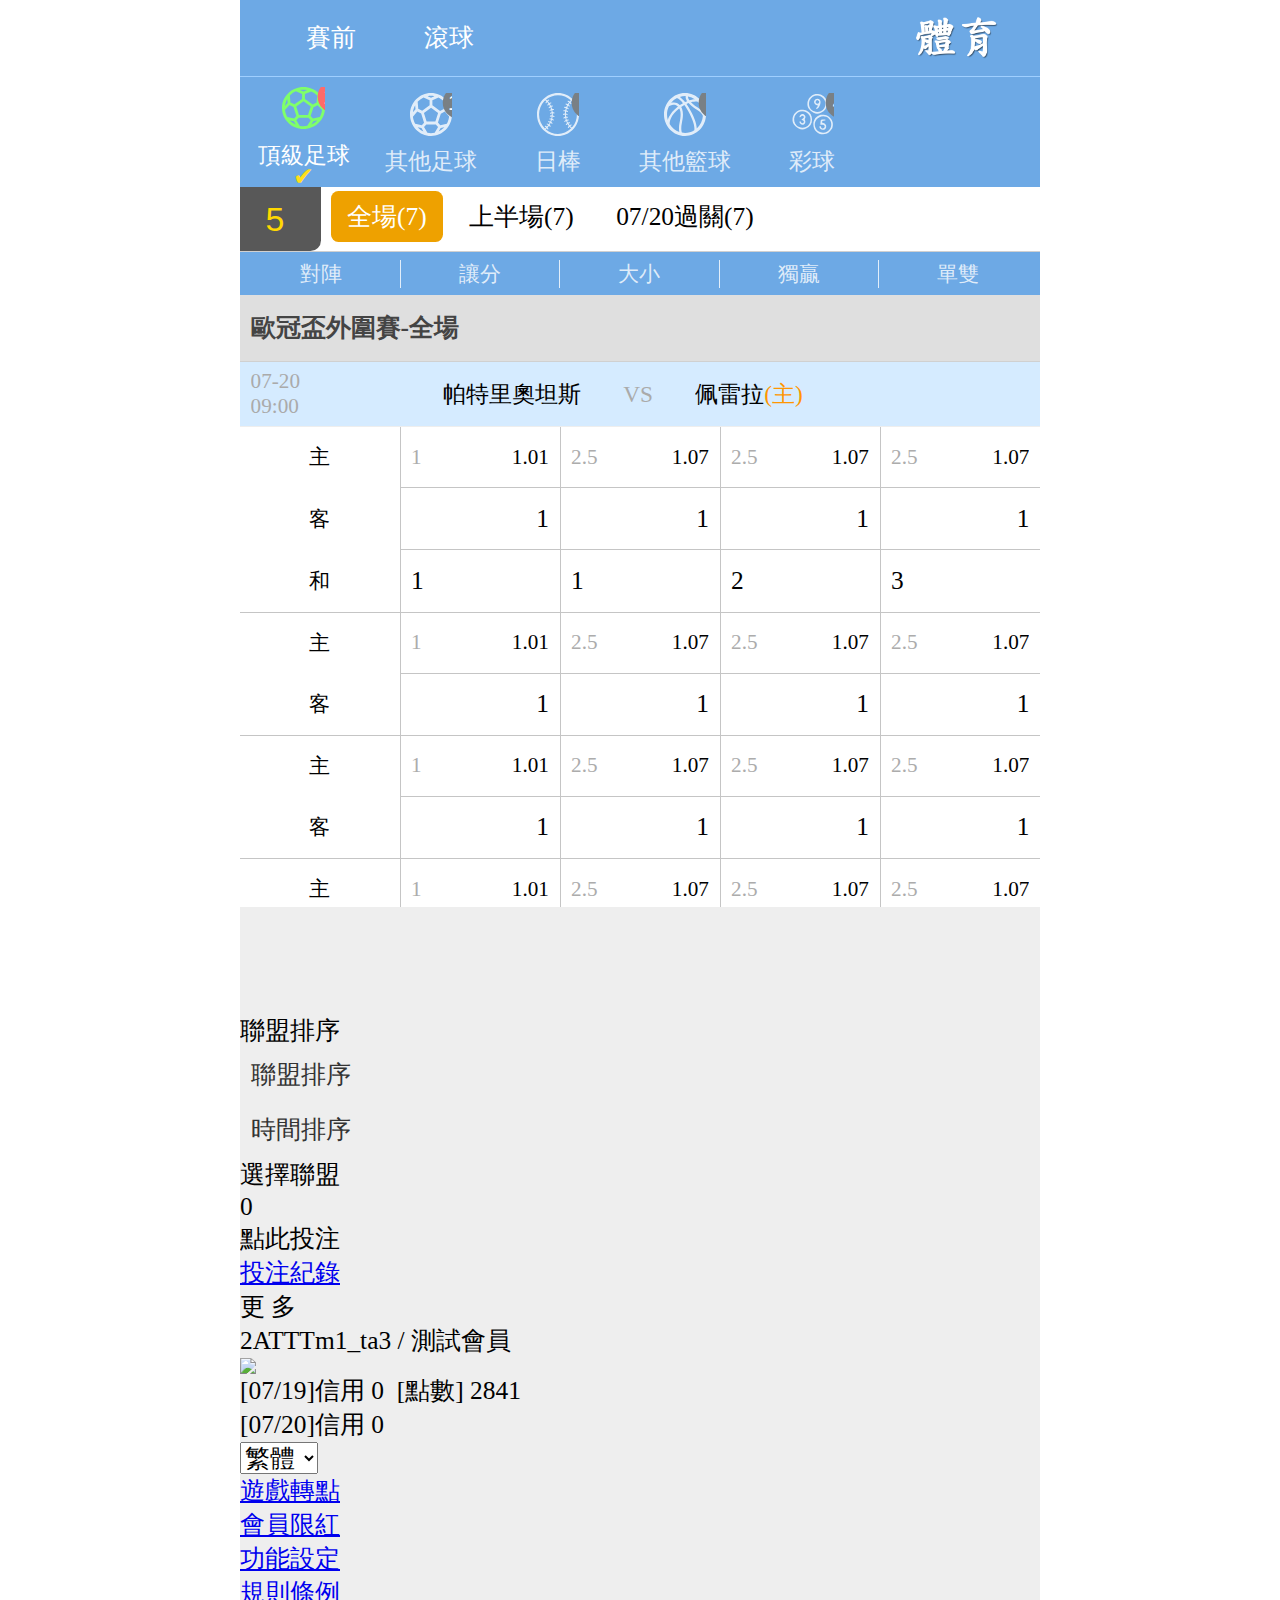
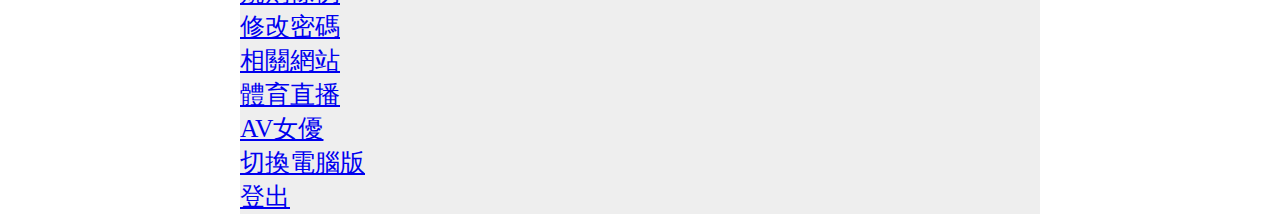
==== index.html @ 7a5ceeb7 "edit html and css" ====
<html style="font-size: 106px;">

<head>
    <meta http-equiv="Content-Type" content="text/html; charset=utf-8">
    <meta name="viewport" content="width=device-width,initial-scale=1,maximum-scale=1,minimum-scale=1,user-scalable=no">
    <meta name="apple-mobile-web-app-capable" content="yes">
    <meta name="apple-mobile-web-app-status-bar-style" content="black">
    <meta content="black" name="apple-mobile-web-app-status-bar-style">
    <meta content="telephone=no" name="format-detection">
    <meta name="format-detection" content="telephone=no ">
    <meta content="no-cache" http-equiv="Cache-Control">
    <meta content="" name="description">
    <meta content="" name="keywords">
    <meta content="" name="author">
    <title>會員系統</title>
    <link href="templates/css/reset.css?cache=101" rel="stylesheet">
    <link href="templates/css/sty1_general1.css?cache=14" rel="stylesheet" type="text/css">
    <link rel="stylesheet" href="https://apigame.ob-sport.net/v2/mobile/layer/theme/default/layer.css?v=3.1.1"
        id="layuicss-layer">
</head>

<body>
    <nolink href="templates/css/tw_style.css?cache=166" rel="stylesheet" type="text/css">
        <link href="layer/self_skin.css" rel="stylesheet" type="text/css">
        <link href="nice_select/css/nice-select.css" rel="stylesheet" type="text/css">
        <link href="pushy/css/pushy.css" rel="stylesheet" type="text/css">
        <link href="font-awesome-4.7.0/css/font-awesome.min.css" rel="stylesheet" type="text/css">
        <link rel="stylesheet" type="text/css" href="templates/css/index.css?c=116">

        <script src="assets/global/plugins/jquery.min.js" type="text/javascript"></script>
        <script src="templates/js/jquery.cookie.js" type="text/javascript"></script>
        <!--<link rel="shortcut icon" href=""/>-->


        <div id="wrapper">
            <!--slot0-->
            <div id="header">
                <div class="panel-v1">
                    <div class="header-left ">
                        <!--slot1-->
                        <div id="events-type-area" class="events-type-area">
                            <div class="btn game-before active" onclick="events_type_btn_click(this, 1);">賽前</div>
                            <div class="btn game-now" onclick="events_type_btn_click(this, 2);">
                                滾球
                                <div id="events-type-2-game-count" class="game-count"></div>
                            </div>
                        </div>
                    </div>
                    <div class="header-center txt"></div>
                    <div class="header-right flex">
                        <img class="logo" src="templates/images/jsh-logo.png?c=2">
                    </div>
                </div>
            </div>

            <div id="main">
                <!--slot=0-->
                <div id="events-area" class="events-area" onselectstart="return false">
                    <!--slot=9-->
                    <div id="top-bar" class="top-bar">
                        <div class="panel-v1">
                            <div class="gc-menu-list" id="gc-menu-list">
                                <!--slot=1-->

                                <div class="item active" onclick="gc_menu_item_click(this, '14');">
                                    <div class="icon">
                                        <img src="templates/images/top_menu_soccer.svg">
                                        <div class="game-count">21</div>
                                    </div>
                                    <div class="txt">頂級足球</div>
                                </div>

                                <div class="item" onclick="gc_menu_item_click(this, '13');">
                                    <div class="icon">
                                        <img src="templates/images/top_menu_soccer.svg">
                                        <div class="game-count">135</div>
                                    </div>
                                    <div class="txt">其他足球</div>
                                </div>


                                <div class="item hidden" onclick="gc_menu_item_click(this, '4');">
                                    <div class="icon">
                                        <img src="templates/images/top_menu_baseball.svg">
                                        <div class="game-count">0</div>
                                    </div>
                                    <div class="txt">日棒</div>
                                </div>


                                <div class="item" onclick="gc_menu_item_click(this, '11');">
                                    <div class="icon">
                                        <img src="templates/images/top_menu_basketball.svg">
                                        <div class="game-count">24</div>
                                    </div>
                                    <div class="txt">其他籃球</div>
                                </div>

                                <div class="item" onclick="gc_menu_item_click(this, '2');">
                                    <div class="icon">
                                        <img src="templates/images/lottery.svg">
                                        <div class="game-count">42</div>
                                    </div>
                                    <div class="txt">彩球</div>
                                </div>



                            </div>
                        </div>
                        <div class="panel-v2">
                            <div class="events-reload-content">
                                <div id="events-reload-second" class="events-reload-second">5</div>
                                <div id="events-reload-icon" class="reload-icon fa fa-refresh"
                                    onclick="events_reload_all();"></div>
                            </div>
                            <div id="gtype-menu-list-area" class="gtype-menu-list-area">

                                <!--slot=2-->
                                <div id="14-gtype-menu-list" class="gtype-menu-list">

                                    <div class="item active" onclick="show_events(this, '14', '1', '');">全場<div
                                            class="game-count-outer">(<font class="game-count">7</font>)</div>
                                    </div>

                                    <div class="item" onclick="show_events(this, '14', '2', '');">上半場<div
                                            class="game-count-outer">(<font class="game-count">7</font>)</div>
                                    </div>

                                    <div class="item" onclick="show_events(this, '14', '7', '2022-07-20');">07/20過關<div
                                            class="game-count-outer">(<font class="game-count">7</font>)</div>
                                    </div>

                                </div>
                            </div>
                        </div>

                        <!-- version2 -->
                        <table class="menu-list-2">
                            <tr class="list-2">
                                <td>對陣</td>
                                <td>讓分</td>
                                <td>大小</td>
                                <td>獨贏</td>
                                <td>單雙</td>
                            </tr>
                        </table>

                        <div id="events-div" class="events-div" style="height: 612px;">
                            <!--slot=5-->
                            <table class="events-table" style="border-collapse: collapse;">
                                <tbody>
                                    <tr class="league-name-tr">
                                        <td colspan="100%">歐冠盃外圍賽-全場</td>
                                    </tr>

                                    <!-- 隊伍列 -->
                                    <tr class="ranks-tr">
                                        <td class="fixed-w" colspan="5">
                                            <div class="content-flex">
                                                <div class="left-flex">
                                                    <div class=" game-start-datetime">
                                                        07-20<br>09:00
                                                    </div>
                                                </div>
                                                <div class="right-flex">
                                                    <div>
                                                        <div>帕特里奧坦斯</div>
                                                        <!-- <div class="rank-notes hidden"></div> -->
                                                    </div>
                                                    <div class="play-against">
                                                        VS
                                                    </div>
                                                    <div>佩雷拉<font class="master-txt">(主)</font>
                                                    </div>
                                                    <!-- <div class="rank-notes hidden"></div> -->
                                                </div>
                                            </div>
                                        </td>
                                    </tr>

                                    <!-- 表格內容 -->
                                    <tr class="master">
                                        <td class="border-none">主</td>
                                        <td>
                                            <div>
                                                <span class="left-item">1</span>
                                                <span class="right-item">1.01</span>
                                            </div>
                                        </td>
                                        <td>
                                            <div>
                                                <span class="left-item">2.5</span>
                                                <span class="right-item">1.07</span>
                                            </div>
                                        </td>
                                        <td>
                                            <div>
                                                <span class="left-item">2.5</span>
                                                <span class="right-item">1.07</span>
                                            </div>
                                        </td>
                                        <td>
                                            <div>
                                                <span class="left-item">2.5</span>
                                                <span class="right-item">1.07</span>
                                            </div>
                                        </td>
                                    </tr>
                                    <tr class="customer">
                                        <td class="border-none">客</td>
                                        <td>1</td>
                                        <td>1</td>
                                        <td>1</td>
                                        <td>1</td>
                                    </tr>
                                    <tr class="draw">
                                        <td class="border-none border-bottom">和</td>
                                        <td>1</td>
                                        <td>1</td>
                                        <td>2</td>
                                        <td>3</td>
                                    </tr>

                                    <tr class="master">
                                        <td class="border-none">主</td>
                                        <td>
                                            <div>
                                                <span class="left-item">1</span>
                                                <span class="right-item">1.01</span>
                                            </div>
                                        </td>
                                        <td>
                                            <div>
                                                <span class="left-item">2.5</span>
                                                <span class="right-item">1.07</span>
                                            </div>
                                        </td>
                                        <td>
                                            <div>
                                                <span class="left-item">2.5</span>
                                                <span class="right-item">1.07</span>
                                            </div>
                                        </td>
                                        <td>
                                            <div>
                                                <span class="left-item">2.5</span>
                                                <span class="right-item">1.07</span>
                                            </div>
                                        </td>
                                    </tr>
                                    <tr class="customer">
                                        <td class="border-none border-bottom">客</td>
                                        <td>1</td>
                                        <td>1</td>
                                        <td>1</td>
                                        <td>1</td>
                                    </tr>
                                    <tr class="master">
                                        <td class="border-none">主</td>
                                        <td>
                                            <div>
                                                <span class="left-item">1</span>
                                                <span class="right-item">1.01</span>
                                            </div>
                                        </td>
                                        <td>
                                            <div>
                                                <span class="left-item">2.5</span>
                                                <span class="right-item">1.07</span>
                                            </div>
                                        </td>
                                        <td>
                                            <div>
                                                <span class="left-item">2.5</span>
                                                <span class="right-item">1.07</span>
                                            </div>
                                        </td>
                                        <td>
                                            <div>
                                                <span class="left-item">2.5</span>
                                                <span class="right-item">1.07</span>
                                            </div>
                                        </td>
                                    </tr>
                                    <tr class="customer">
                                        <td class="border-none border-bottom">客</td>
                                        <td>1</td>
                                        <td>1</td>
                                        <td>1</td>
                                        <td>1</td>
                                    </tr>
                                    <tr class="master">
                                        <td class="border-none ">主</td>
                                        <td>
                                            <div>
                                                <span class="left-item">1</span>
                                                <span class="right-item">1.01</span>
                                            </div>
                                        </td>
                                        <td>
                                            <div>
                                                <span class="left-item">2.5</span>
                                                <span class="right-item">1.07</span>
                                            </div>
                                        </td>
                                        <td>
                                            <div>
                                                <span class="left-item">2.5</span>
                                                <span class="right-item">1.07</span>
                                            </div>
                                        </td>
                                        <td>
                                            <div>
                                                <span class="left-item">2.5</span>
                                                <span class="right-item">1.07</span>
                                            </div>
                                        </td>
                                    </tr>
                                    <tr class="customer">
                                        <td class="border-none border-bottom">客</td>
                                        <td>1</td>
                                        <td>1</td>
                                        <td>1</td>
                                        <td>1</td>
                                    </tr>

                                    <tr class="league-name-tr">
                                        <td colspan="100%">墨西哥超級聯賽-全場</td>
                                    </tr>

                                    <tr class="ranks-tr">
                                        <td class="fixed-w" colspan="5">
                                            <div class="content-flex">
                                                <div class="left-flex">
                                                    <div class=" game-start-datetime">
                                                        07-20<br>09:00
                                                    </div>
                                                </div>
                                                <div class="right-flex">
                                                    <div>
                                                        <div>帕特里奧坦斯</div>
                                                        <!-- <div class="rank-notes hidden"></div> -->
                                                    </div>
                                                    <div class="play-against">
                                                        VS
                                                    </div>
                                                    <div>佩雷拉<font class="master-txt">(主)</font>
                                                    </div>
                                                    <!-- <div class="rank-notes hidden"></div> -->
                                                </div>
                                            </div>
                                        </td>
                                    </tr>

                                    <tr class="master">
                                        <td class="border-none">主</td>
                                        <td>
                                            <div>
                                                <span class="left-item">1</span>
                                                <span class="right-item">1.01</span>
                                            </div>
                                        </td>
                                        <td>
                                            <div>
                                                <span class="left-item">2.5</span>
                                                <span class="right-item">1.07</span>
                                            </div>
                                        </td>
                                        <td>
                                            <div>
                                                <span class="left-item">2.5</span>
                                                <span class="right-item">1.07</span>
                                            </div>
                                        </td>
                                        <td>
                                            <div>
                                                <span class="left-item">2.5</span>
                                                <span class="right-item">1.07</span>
                                            </div>
                                        </td>
                                    </tr>
                                    <tr class="customer">
                                        <td class="border-none">客</td>
                                        <td>1</td>
                                        <td>1</td>
                                        <td>1</td>
                                        <td>1</td>
                                    </tr>
                                    <tr class="draw">
                                        <td class="border-none border-bottom">和</td>
                                        <td>1</td>
                                        <td>1</td>
                                        <td>2</td>
                                        <td>3</td>
                                    </tr>

                                    <tr class="master">
                                        <td class="border-none">主</td>
                                        <td>
                                            <div>
                                                <span class="left-item">1</span>
                                                <span class="right-item">1.01</span>
                                            </div>
                                        </td>
                                        <td>
                                            <div>
                                                <span class="left-item">2.5</span>
                                                <span class="right-item">1.07</span>
                                            </div>
                                        </td>
                                        <td>
                                            <div>
                                                <span class="left-item">2.5</span>
                                                <span class="right-item">1.07</span>
                                            </div>
                                        </td>
                                        <td>
                                            <div>
                                                <span class="left-item">2.5</span>
                                                <span class="right-item">1.07</span>
                                            </div>
                                        </td>
                                    </tr>
                                    <tr class="customer">
                                        <td class="border-none border-bottom">客</td>
                                        <td>1</td>
                                        <td>1</td>
                                        <td>1</td>
                                        <td>1</td>
                                    </tr>
                                    <tr class="master">
                                        <td class="border-none">主</td>
                                        <td>
                                            <div>
                                                <span class="left-item">1</span>
                                                <span class="right-item">1.01</span>
                                            </div>
                                        </td>
                                        <td>
                                            <div>
                                                <span class="left-item">2.5</span>
                                                <span class="right-item">1.07</span>
                                            </div>
                                        </td>
                                        <td>
                                            <div>
                                                <span class="left-item">2.5</span>
                                                <span class="right-item">1.07</span>
                                            </div>
                                        </td>
                                        <td>
                                            <div>
                                                <span class="left-item">2.5</span>
                                                <span class="right-item">1.07</span>
                                            </div>
                                        </td>
                                    </tr>
                                    <tr class="customer">
                                        <td class="border-none border-bottom">客</td>
                                        <td>1</td>
                                        <td>1</td>
                                        <td>1</td>
                                        <td>1</td>
                                    </tr>
                                    <tr class="master">
                                        <td class="border-none">主</td>
                                        <td>
                                            <div>
                                                <span class="left-item">1</span>
                                                <span class="right-item">1.01</span>
                                            </div>
                                        </td>
                                        <td>
                                            <div>
                                                <span class="left-item">2.5</span>
                                                <span class="right-item">1.07</span>
                                            </div>
                                        </td>
                                        <td>
                                            <div>
                                                <span class="left-item">2.5</span>
                                                <span class="right-item">1.07</span>
                                            </div>
                                        </td>
                                        <td>
                                            <div>
                                                <span class="left-item">2.5</span>
                                                <span class="right-item">1.07</span>
                                            </div>
                                        </td>
                                    </tr>
                                    <tr class="customer">
                                        <td class="border-none border-bottom">客</td>
                                        <td>1</td>
                                        <td>1</td>
                                        <td>1</td>
                                        <td>1</td>
                                    </tr>

                                    <tr class="league-name-tr">
                                        <td colspan="100%">墨西哥超級聯賽-全場</td>
                                    </tr>

                                    <tr class="ranks-tr">
                                        <td class="fixed-w" colspan="5">
                                            <div class="content-flex">
                                                <div class="left-flex">
                                                    <div class=" game-start-datetime">
                                                        07-20<br>09:00
                                                    </div>
                                                </div>
                                                <div class="right-flex">
                                                    <div>
                                                        <div>帕特里奧坦斯</div>
                                                        <!-- <div class="rank-notes hidden"></div> -->
                                                    </div>
                                                    <div class="play-against">
                                                        VS
                                                    </div>
                                                    <div>佩雷拉<font class="master-txt">(主)</font>
                                                    </div>
                                                    <!-- <div class="rank-notes hidden"></div> -->
                                                </div>
                                            </div>
                                        </td>
                                    </tr>

                                    <!-- 表格內容 -->
                                    <tr class="master">
                                        <td class="border-none">主</td>
                                        <td>
                                            <div>
                                                <span class="left-item">1</span>
                                                <span class="right-item">1.01</span>
                                            </div>
                                        </td>
                                        <td>
                                            <div>
                                                <span class="left-item">2.5</span>
                                                <span class="right-item">1.07</span>
                                            </div>
                                        </td>
                                        <td>
                                            <div>
                                                <span class="left-item">2.5</span>
                                                <span class="right-item">1.07</span>
                                            </div>
                                        </td>
                                        <td>
                                            <div>
                                                <span class="left-item">2.5</span>
                                                <span class="right-item">1.07</span>
                                            </div>
                                        </td>
                                    </tr>
                                    <tr class="customer">
                                        <td class="border-none">客</td>
                                        <td>1</td>
                                        <td>1</td>
                                        <td>1</td>
                                        <td>1</td>
                                    </tr>
                                    <tr class="draw">
                                        <td class="border-none border-bottom">和</td>
                                        <td>1</td>
                                        <td>1</td>
                                        <td>2</td>
                                        <td>3</td>
                                    </tr>

                                    <tr class="master">
                                        <td class="border-none">主</td>
                                        <td>
                                            <div>
                                                <span class="left-item">1</span>
                                                <span class="right-item">1.01</span>
                                            </div>
                                        </td>
                                        <td>
                                            <div>
                                                <span class="left-item">2.5</span>
                                                <span class="right-item">1.07</span>
                                            </div>
                                        </td>
                                        <td>
                                            <div>
                                                <span class="left-item">2.5</span>
                                                <span class="right-item">1.07</span>
                                            </div>
                                        </td>
                                        <td>
                                            <div>
                                                <span class="left-item">2.5</span>
                                                <span class="right-item">1.07</span>
                                            </div>
                                        </td>
                                    </tr>
                                    <tr class="customer">
                                        <td class="border-none border-bottom">客</td>
                                        <td>1</td>
                                        <td>1</td>
                                        <td>1</td>
                                        <td>1</td>
                                    </tr>
                                    <tr class="master">
                                        <td class="border-none">主</td>
                                        <td>
                                            <div>
                                                <span class="left-item">1</span>
                                                <span class="right-item">1.01</span>
                                            </div>
                                        </td>
                                        <td>
                                            <div>
                                                <span class="left-item">2.5</span>
                                                <span class="right-item">1.07</span>
                                            </div>
                                        </td>
                                        <td>
                                            <div>
                                                <span class="left-item">2.5</span>
                                                <span class="right-item">1.07</span>
                                            </div>
                                        </td>
                                        <td>
                                            <div>
                                                <span class="left-item">2.5</span>
                                                <span class="right-item">1.07</span>
                                            </div>
                                        </td>
                                    </tr>
                                    <tr class="customer">
                                        <td class="border-none border-bottom">客</td>
                                        <td>1</td>
                                        <td>1</td>
                                        <td>1</td>
                                        <td>1</td>
                                    </tr>
                                    <tr class="master">
                                        <td class="border-none">主</td>
                                        <td>
                                            <div>
                                                <span class="left-item">1</span>
                                                <span class="right-item">1.01</span>
                                            </div>
                                        </td>
                                        <td>
                                            <div>
                                                <span class="left-item">2.5</span>
                                                <span class="right-item">1.07</span>
                                            </div>
                                        </td>
                                        <td>
                                            <div>
                                                <span class="left-item">2.5</span>
                                                <span class="right-item">1.07</span>
                                            </div>
                                        </td>
                                        <td>
                                            <div>
                                                <span class="left-item">2.5</span>
                                                <span class="right-item">1.07</span>
                                            </div>
                                        </td>
                                    </tr>
                                    <tr class="customer">
                                        <td class="border-none border-bottom">客</td>
                                        <td>1</td>
                                        <td>1</td>
                                        <td>1</td>
                                        <td>1</td>
                                    </tr>

                                    <tr class="league-name-tr">
                                        <td colspan="100%">墨西哥超級聯賽-全場</td>
                                    </tr>

                                    <tr class="ranks-tr">
                                        <td class="fixed-w" colspan="5">
                                            <div class="content-flex">
                                                <div class="left-flex">
                                                    <div class=" game-start-datetime">
                                                        07-20<br>09:00
                                                    </div>
                                                </div>
                                                <div class="right-flex">
                                                    <div>
                                                        <div>帕特里奧坦斯</div>
                                                        <!-- <div class="rank-notes hidden"></div> -->
                                                    </div>
                                                    <div class="play-against">
                                                        VS
                                                    </div>
                                                    <div>佩雷拉<font class="master-txt">(主)</font>
                                                    </div>
                                                    <!-- <div class="rank-notes hidden"></div> -->
                                                </div>
                                            </div>
                                        </td>
                                    </tr>

                                    <tr class="master">
                                        <td class="border-none">主</td>
                                        <td>
                                            <div>
                                                <span class="left-item">1</span>
                                                <span class="right-item">1.01</span>
                                            </div>
                                        </td>
                                        <td>
                                            <div>
                                                <span class="left-item">2.5</span>
                                                <span class="right-item">1.07</span>
                                            </div>
                                        </td>
                                        <td>
                                            <div>
                                                <span class="left-item">2.5</span>
                                                <span class="right-item">1.07</span>
                                            </div>
                                        </td>
                                        <td>
                                            <div>
                                                <span class="left-item">2.5</span>
                                                <span class="right-item">1.07</span>
                                            </div>
                                        </td>
                                    </tr>
                                    <tr class="customer">
                                        <td class="border-none">客</td>
                                        <td>1</td>
                                        <td>1</td>
                                        <td>1</td>
                                        <td>1</td>
                                    </tr>
                                    <tr class="draw">
                                        <td class="border-none border-bottom">和</td>
                                        <td>1</td>
                                        <td>1</td>
                                        <td>2</td>
                                        <td>3</td>
                                    </tr>

                                    <tr class="master">
                                        <td class="border-none">主</td>
                                        <td>
                                            <div>
                                                <span class="left-item">1</span>
                                                <span class="right-item">1.01</span>
                                            </div>
                                        </td>
                                        <td>
                                            <div>
                                                <span class="left-item">2.5</span>
                                                <span class="right-item">1.07</span>
                                            </div>
                                        </td>
                                        <td>
                                            <div>
                                                <span class="left-item">2.5</span>
                                                <span class="right-item">1.07</span>
                                            </div>
                                        </td>
                                        <td>
                                            <div>
                                                <span class="left-item">2.5</span>
                                                <span class="right-item">1.07</span>
                                            </div>
                                        </td>
                                    </tr>
                                    <tr class="customer">
                                        <td class="border-none border-bottom">客</td>
                                        <td>1</td>
                                        <td>1</td>
                                        <td>1</td>
                                        <td>1</td>
                                    </tr>
                                    <tr class="master">
                                        <td class="border-none">主</td>
                                        <td>
                                            <div>
                                                <span class="left-item">1</span>
                                                <span class="right-item">1.01</span>
                                            </div>
                                        </td>
                                        <td>
                                            <div>
                                                <span class="left-item">2.5</span>
                                                <span class="right-item">1.07</span>
                                            </div>
                                        </td>
                                        <td>
                                            <div>
                                                <span class="left-item">2.5</span>
                                                <span class="right-item">1.07</span>
                                            </div>
                                        </td>
                                        <td>
                                            <div>
                                                <span class="left-item">2.5</span>
                                                <span class="right-item">1.07</span>
                                            </div>
                                        </td>
                                    </tr>
                                    <tr class="customer">
                                        <td class="border-none border-bottom">客</td>
                                        <td>1</td>
                                        <td>1</td>
                                        <td>1</td>
                                        <td>1</td>
                                    </tr>
                                    <tr class="master">
                                        <td class="border-none">主</td>
                                        <td>
                                            <div>
                                                <span class="left-item">1</span>
                                                <span class="right-item">1.01</span>
                                            </div>
                                        </td>
                                        <td>
                                            <div>
                                                <span class="left-item">2.5</span>
                                                <span class="right-item">1.07</span>
                                            </div>
                                        </td>
                                        <td>
                                            <div>
                                                <span class="left-item">2.5</span>
                                                <span class="right-item">1.07</span>
                                            </div>
                                        </td>
                                        <td>
                                            <div>
                                                <span class="left-item">2.5</span>
                                                <span class="right-item">1.07</span>
                                            </div>
                                        </td>
                                    </tr>
                                    <tr class="customer">
                                        <td class="border-none border-bottom">客</td>
                                        <td>1</td>
                                        <td>1</td>
                                        <td>1</td>
                                        <td>1</td>
                                    </tr>
                                    <!-- 表格內容 -->

                                    <!-- <tr class="ranks-tr">
                                        <td class="fixed-w">
                                            <div class="left-flex">
                                                <div class="game-start-datetime">
                                                    07-20<br>00:00
                                                </div>
                                                <div class="right-flex">
                                                    <div>
                                                        <div>蘇黎世</div>
                                                        <div class="rank-notes hidden"></div>
                                                    </div>
                                                </div>
                                            </div>
                                        </td>
                                        <td class="play-against">
                                            VS
                                        </td>
                                        <td class="fixed-w">
                                            <div>卡拉巴克<font class="master-txt">(主)</font>
                                            </div>
                                            <div class="rank-notes hidden"></div>
                                        </td>
                                    </tr>
                                    <tr class="btype-tr">
                                        <td class="play-td-1  odds-click" eid="24591" gc="14" gtype="1" btype="1"
                                            bindex="1" bhd="0-60" bodds="0.940">
                                            <div class="left-flex">
                                                <div class="ot-div"></div>
                                                <div class="right-flex">
                                                    <div class="hds-div"></div>
                                                    <div class="odds-div">
                                                        0.940
                                                    </div>
                                                </div>
                                            </div>
                                        </td>
                                        <td class="play-btype">
                                            讓分
                                        </td>
                                        <td class="play-td-2  odds-click" eid="24591" gc="14" gtype="1" btype="1"
                                            bindex="2" bhd="0-60" bodds="0.940">
                                            <div class="left-flex">
                                                <div class="odds-div">
                                                    0.940
                                                </div>
                                                <div class="hds-div">0-60</div>
                                                <div class="right-flex">
                                                    <div class="ot-div"></div>
                                                </div>
                                            </div>
                                        </td>
                                    </tr>
                                    <tr class="btype-tr">
                                        <td class="play-td-1  odds-click" eid="24591" gc="14" gtype="1" btype="2"
                                            bindex="1" bhd="2-30" bodds="0.930">
                                            <div class="left-flex">
                                                <div class="ot-div">大</div>
                                                <div class="right-flex">
                                                    <div class="hds-div">2-30</div>
                                                    <div class="odds-div">
                                                        0.930
                                                    </div>
                                                </div>
                                            </div>
                                        </td>
                                        <td class="play-btype">
                                            大小
                                        </td>
                                        <td class="play-td-2  odds-click" eid="24591" gc="14" gtype="1" btype="2"
                                            bindex="2" bhd="2-30" bodds="0.930">
                                            <div class="left-flex">
                                                <div class="odds-div">
                                                    0.930
                                                </div>
                                                <div class="hds-div"></div>
                                                <div class="right-flex">
                                                    <div class="ot-div">小</div>
                                                </div>
                                            </div>
                                        </td>
                                    </tr>
                                    <tr class="btype-tr">
                                        <td class="play-td-1  odds-click" eid="24591" gc="14" gtype="1" btype="3"
                                            bindex="1" bhd="" bodds="2.560">
                                            <div class="left-flex">
                                                <div class="ot-div"></div>
                                                <div class="right-flex">
                                                    <div class="hds-div"></div>
                                                    <div class="odds-div">
                                                        2.560
                                                    </div>
                                                </div>
                                            </div>
                                        </td>
                                        <td class="play-btype">
                                            獨贏
                                        </td>
                                        <td class="play-td-2  odds-click" eid="24591" gc="14" gtype="1" btype="3"
                                            bindex="2" bhd="" bodds="1.110">
                                            <div class="left-flex">
                                                <div class="odds-div">
                                                    1.110
                                                </div>
                                                <div class="hds-div"></div>
                                                <div class="right-flex">
                                                    <div class="ot-div"></div>
                                                </div>
                                            </div>
                                        </td>
                                    </tr>
                                    <tr class="btype-tr">
                                        <td class="play-td-1 close-status">
                                        </td>
                                        <td class="play-btype">
                                            和局
                                        </td>
                                        <td class="play-td-2  odds-click" eid="24591" gc="14" gtype="1" btype="3"
                                            bindex="3" bhd="" bodds="2.070">
                                            <div class="left-flex">
                                                <div class="odds-div">
                                                    2.070
                                                </div>
                                                <div class="hds-div"></div>
                                                <div class="right-flex">
                                                    <div class="ot-div"></div>
                                                </div>
                                            </div>
                                        </td>
                                    </tr>
                                    <tr class="btype-tr">
                                        <td class="play-td-1  odds-click" eid="24591" gc="14" gtype="1" btype="4"
                                            bindex="1" bhd="" bodds="0.970">
                                            <div class="left-flex">
                                                <div class="ot-div">單</div>
                                                <div class="right-flex">
                                                    <div class="hds-div"></div>
                                                    <div class="odds-div">
                                                        0.970
                                                    </div>
                                                </div>
                                            </div>
                                        </td>
                                        <td class="play-btype">
                                            單雙
                                        </td>
                                        <td class="play-td-2  odds-click" eid="24591" gc="14" gtype="1" btype="4"
                                            bindex="2" bhd="" bodds="0.930">
                                            <div class="left-flex">
                                                <div class="odds-div">
                                                    0.930
                                                </div>
                                                <div class="hds-div"></div>
                                                <div class="right-flex">
                                                    <div class="ot-div">雙</div>
                                                </div>
                                            </div>
                                        </td>
                                    </tr> -->


                                    <!-- <tr class="ranks-tr">
                                        <td class="fixed-w">
                                            <div class="left-flex">
                                                <div class="game-start-datetime">
                                                    07-20<br>00:00
                                                </div>
                                                <div class="right-flex">
                                                    <div>
                                                        <div>馬爾默</div>
                                                        <div class="rank-notes hidden"></div>
                                                    </div>
                                                </div>
                                            </div>
                                        </td>
                                        <td class="play-against">
                                            VS
                                        </td>
                                        <td class="fixed-w">
                                            <div>薩基列斯<font class="master-txt">(主)</font>
                                            </div>
                                            <div class="rank-notes hidden"></div>
                                        </td>
                                    </tr>
                                    <tr class="btype-tr">
                                        <td class="play-td-1  odds-click" eid="24571" gc="14" gtype="1" btype="1"
                                            bindex="1" bhd="1+55" bodds="0.940">
                                            <div class="left-flex">
                                                <div class="ot-div"></div>
                                                <div class="right-flex">
                                                    <div class="hds-div">1+55</div>
                                                    <div class="odds-div">
                                                        0.940
                                                    </div>
                                                </div>
                                            </div>
                                        </td>
                                        <td class="play-btype">
                                            讓分
                                        </td>
                                        <td class="play-td-2  odds-click" eid="24571" gc="14" gtype="1" btype="1"
                                            bindex="2" bhd="1+55" bodds="0.940">
                                            <div class="left-flex">
                                                <div class="odds-div">
                                                    0.940
                                                </div>
                                                <div class="hds-div"></div>
                                                <div class="right-flex">
                                                    <div class="ot-div"></div>
                                                </div>
                                            </div>
                                        </td>
                                    </tr>
                                    <tr class="btype-tr">
                                        <td class="play-td-1  odds-click" eid="24571" gc="14" gtype="1" btype="2"
                                            bindex="1" bhd="2-80" bodds="0.930">
                                            <div class="left-flex">
                                                <div class="ot-div">大</div>
                                                <div class="right-flex">
                                                    <div class="hds-div">2-80</div>
                                                    <div class="odds-div">
                                                        0.930
                                                    </div>
                                                </div>
                                            </div>
                                        </td>
                                        <td class="play-btype">
                                            大小
                                        </td>
                                        <td class="play-td-2  odds-click" eid="24571" gc="14" gtype="1" btype="2"
                                            bindex="2" bhd="2-80" bodds="0.930">
                                            <div class="left-flex">
                                                <div class="odds-div">
                                                    0.930
                                                </div>
                                                <div class="hds-div"></div>
                                                <div class="right-flex">
                                                    <div class="ot-div">小</div>
                                                </div>
                                            </div>
                                        </td>
                                    </tr>
                                    <tr class="btype-tr">
                                        <td class="play-td-1  odds-click" eid="24571" gc="14" gtype="1" btype="3"
                                            bindex="1" bhd="" bodds="0.669">
                                            <div class="left-flex">
                                                <div class="ot-div"></div>
                                                <div class="right-flex">
                                                    <div class="hds-div"></div>
                                                    <div class="odds-div">
                                                        0.669
                                                    </div>
                                                </div>
                                            </div>
                                        </td>
                                        <td class="play-btype">
                                            獨贏
                                        </td>
                                        <td class="play-td-2  odds-click" eid="24571" gc="14" gtype="1" btype="3"
                                            bindex="2" bhd="" bodds="4.160">
                                            <div class="left-flex">
                                                <div class="odds-div">
                                                    4.160
                                                </div>
                                                <div class="hds-div"></div>
                                                <div class="right-flex">
                                                    <div class="ot-div"></div>
                                                </div>
                                            </div>
                                        </td>
                                    </tr>
                                    <tr class="btype-tr">
                                        <td class="play-td-1 close-status">
                                        </td>
                                        <td class="play-btype">
                                            和局
                                        </td>
                                        <td class="play-td-2  odds-click" eid="24571" gc="14" gtype="1" btype="3"
                                            bindex="3" bhd="" bodds="2.580">
                                            <div class="left-flex">
                                                <div class="odds-div">
                                                    2.580
                                                </div>
                                                <div class="hds-div"></div>
                                                <div class="right-flex">
                                                    <div class="ot-div"></div>
                                                </div>
                                            </div>
                                        </td>
                                    </tr>
                                    <tr class="btype-tr">
                                        <td class="play-td-1  odds-click" eid="24571" gc="14" gtype="1" btype="4"
                                            bindex="1" bhd="" bodds="0.970">
                                            <div class="left-flex">
                                                <div class="ot-div">單</div>
                                                <div class="right-flex">
                                                    <div class="hds-div"></div>
                                                    <div class="odds-div">
                                                        0.970
                                                    </div>
                                                </div>
                                            </div>
                                        </td>
                                        <td class="play-btype">
                                            單雙
                                        </td>
                                        <td class="play-td-2  odds-click" eid="24571" gc="14" gtype="1" btype="4"
                                            bindex="2" bhd="" bodds="0.930">
                                            <div class="left-flex">
                                                <div class="odds-div">
                                                    0.930
                                                </div>
                                                <div class="hds-div"></div>
                                                <div class="right-flex">
                                                    <div class="ot-div">雙</div>
                                                </div>
                                            </div>
                                        </td>
                                    </tr>
                                    <tr class="ranks-tr">
                                        <td class="fixed-w">
                                            <div class="left-flex">
                                                <div class="game-start-datetime">
                                                    07-20<br>00:00
                                                </div>
                                                <div class="right-flex">
                                                    <div>
                                                        <div>F91杜迪蘭治</div>
                                                        <div class="rank-notes hidden"></div>
                                                    </div>
                                                </div>
                                            </div>
                                        </td>
                                        <td class="play-against">
                                            VS
                                        </td>
                                        <td class="fixed-w">
                                            <div>佩歷克<font class="master-txt">(主)</font>
                                            </div>
                                            <div class="rank-notes hidden"></div>
                                        </td>
                                    </tr>
                                    <tr class="btype-tr">
                                        <td class="play-td-1  odds-click" eid="24567" gc="14" gtype="1" btype="1"
                                            bindex="1" bhd="0-85" bodds="0.940">
                                            <div class="left-flex">
                                                <div class="ot-div"></div>
                                                <div class="right-flex">
                                                    <div class="hds-div"></div>
                                                    <div class="odds-div">
                                                        0.940
                                                    </div>
                                                </div>
                                            </div>
                                        </td>
                                        <td class="play-btype">
                                            讓分
                                        </td>
                                        <td class="play-td-2  odds-click" eid="24567" gc="14" gtype="1" btype="1"
                                            bindex="2" bhd="0-85" bodds="0.940">
                                            <div class="left-flex">
                                                <div class="odds-div">
                                                    0.940
                                                </div>
                                                <div class="hds-div">0-85</div>
                                                <div class="right-flex">
                                                    <div class="ot-div"></div>
                                                </div>
                                            </div>
                                        </td>
                                    </tr>
                                    <tr class="btype-tr">
                                        <td class="play-td-1  odds-click" eid="24567" gc="14" gtype="1" btype="2"
                                            bindex="1" bhd="2-20" bodds="0.930">
                                            <div class="left-flex">
                                                <div class="ot-div">大</div>
                                                <div class="right-flex">
                                                    <div class="hds-div">2-20</div>
                                                    <div class="odds-div">
                                                        0.930
                                                    </div>
                                                </div>
                                            </div>
                                        </td>
                                        <td class="play-btype">
                                            大小
                                        </td>
                                        <td class="play-td-2  odds-click" eid="24567" gc="14" gtype="1" btype="2"
                                            bindex="2" bhd="2-20" bodds="0.930">
                                            <div class="left-flex">
                                                <div class="odds-div">
                                                    0.930
                                                </div>
                                                <div class="hds-div"></div>
                                                <div class="right-flex">
                                                    <div class="ot-div">小</div>
                                                </div>
                                            </div>
                                        </td>
                                    </tr>
                                    <tr class="btype-tr">
                                        <td class="play-td-1  odds-click" eid="24567" gc="14" gtype="1" btype="3"
                                            bindex="1" bhd="" bodds="2.890">
                                            <div class="left-flex">
                                                <div class="ot-div"></div>
                                                <div class="right-flex">
                                                    <div class="hds-div"></div>
                                                    <div class="odds-div">
                                                        2.890
                                                    </div>
                                                </div>
                                            </div>
                                        </td>
                                        <td class="play-btype">
                                            獨贏
                                        </td>
                                        <td class="play-td-2  odds-click" eid="24567" gc="14" gtype="1" btype="3"
                                            bindex="2" bhd="" bodds="0.902">
                                            <div class="left-flex">
                                                <div class="odds-div">
                                                    0.902
                                                </div>
                                                <div class="hds-div"></div>
                                                <div class="right-flex">
                                                    <div class="ot-div"></div>
                                                </div>
                                            </div>
                                        </td>
                                    </tr>
                                    <tr class="btype-tr">
                                        <td class="play-td-1 close-status">
                                        </td>
                                        <td class="play-btype">
                                            和局
                                        </td>
                                        <td class="play-td-2  odds-click" eid="24567" gc="14" gtype="1" btype="3"
                                            bindex="3" bhd="" bodds="2.350">
                                            <div class="left-flex">
                                                <div class="odds-div">
                                                    2.350
                                                </div>
                                                <div class="hds-div"></div>
                                                <div class="right-flex">
                                                    <div class="ot-div"></div>
                                                </div>
                                            </div>
                                        </td>
                                    </tr>
                                    <tr class="btype-tr">
                                        <td class="play-td-1  odds-click" eid="24567" gc="14" gtype="1" btype="4"
                                            bindex="1" bhd="" bodds="0.970">
                                            <div class="left-flex">
                                                <div class="ot-div">單</div>
                                                <div class="right-flex">
                                                    <div class="hds-div"></div>
                                                    <div class="odds-div">
                                                        0.970
                                                    </div>
                                                </div>
                                            </div>
                                        </td>
                                        <td class="play-btype">
                                            單雙
                                        </td>
                                        <td class="play-td-2  odds-click" eid="24567" gc="14" gtype="1" btype="4"
                                            bindex="2" bhd="" bodds="0.930">
                                            <div class="left-flex">
                                                <div class="odds-div">
                                                    0.930
                                                </div>
                                                <div class="hds-div"></div>
                                                <div class="right-flex">
                                                    <div class="ot-div">雙</div>
                                                </div>
                                            </div>
                                        </td>
                                    </tr>
                                    <tr class="ranks-tr">
                                        <td class="fixed-w">
                                            <div class="left-flex">
                                                <div class="game-start-datetime">
                                                    07-20<br>01:45
                                                </div>
                                                <div class="right-flex">
                                                    <div>
                                                        <div>沙姆洛克流浪</div>
                                                        <div class="rank-notes hidden"></div>
                                                    </div>
                                                </div>
                                            </div>
                                        </td>
                                        <td class="play-against">
                                            VS
                                        </td>
                                        <td class="fixed-w">
                                            <div>盧多格德斯<font class="master-txt">(主)</font>
                                            </div>
                                            <div class="rank-notes hidden"></div>
                                        </td>
                                    </tr>
                                    <tr class="btype-tr">
                                        <td class="play-td-1  odds-click" eid="24579" gc="14" gtype="1" btype="1"
                                            bindex="1" bhd="1-50" bodds="0.940">
                                            <div class="left-flex">
                                                <div class="ot-div"></div>
                                                <div class="right-flex">
                                                    <div class="hds-div"></div>
                                                    <div class="odds-div">
                                                        0.940
                                                    </div>
                                                </div>
                                            </div>
                                        </td>
                                        <td class="play-btype">
                                            讓分
                                        </td>
                                        <td class="play-td-2  odds-click" eid="24579" gc="14" gtype="1" btype="1"
                                            bindex="2" bhd="1-50" bodds="0.940">
                                            <div class="left-flex">
                                                <div class="odds-div">
                                                    0.940
                                                </div>
                                                <div class="hds-div">1-50</div>
                                                <div class="right-flex">
                                                    <div class="ot-div"></div>
                                                </div>
                                            </div>
                                        </td>
                                    </tr>
                                    <tr class="btype-tr">
                                        <td class="play-td-1  odds-click" eid="24579" gc="14" gtype="1" btype="2"
                                            bindex="1" bhd="2-80" bodds="0.930">
                                            <div class="left-flex">
                                                <div class="ot-div">大</div>
                                                <div class="right-flex">
                                                    <div class="hds-div">2-80</div>
                                                    <div class="odds-div">
                                                        0.930
                                                    </div>
                                                </div>
                                            </div>
                                        </td>
                                        <td class="play-btype">
                                            大小
                                        </td>
                                        <td class="play-td-2  odds-click" eid="24579" gc="14" gtype="1" btype="2"
                                            bindex="2" bhd="2-80" bodds="0.930">
                                            <div class="left-flex">
                                                <div class="odds-div">
                                                    0.930
                                                </div>
                                                <div class="hds-div"></div>
                                                <div class="right-flex">
                                                    <div class="ot-div">小</div>
                                                </div>
                                            </div>
                                        </td>
                                    </tr>
                                    <tr class="btype-tr">
                                        <td class="play-td-1  odds-click" eid="24579" gc="14" gtype="1" btype="3"
                                            bindex="1" bhd="" bodds="8.390">
                                            <div class="left-flex">
                                                <div class="ot-div"></div>
                                                <div class="right-flex">
                                                    <div class="hds-div"></div>
                                                    <div class="odds-div">
                                                        8.390
                                                    </div>
                                                </div>
                                            </div>
                                        </td>
                                        <td class="play-btype">
                                            獨贏
                                        </td>
                                        <td class="play-td-2  odds-click" eid="24579" gc="14" gtype="1" btype="3"
                                            bindex="2" bhd="" bodds="0.327">
                                            <div class="left-flex">
                                                <div class="odds-div">
                                                    0.327
                                                </div>
                                                <div class="hds-div"></div>
                                                <div class="right-flex">
                                                    <div class="ot-div"></div>
                                                </div>
                                            </div>
                                        </td>
                                    </tr>
                                    <tr class="btype-tr">
                                        <td class="play-td-1 close-status">
                                        </td>
                                        <td class="play-btype">
                                            和局
                                        </td>
                                        <td class="play-td-2  odds-click" eid="24579" gc="14" gtype="1" btype="3"
                                            bindex="3" bhd="" bodds="3.440">
                                            <div class="left-flex">
                                                <div class="odds-div">
                                                    3.440
                                                </div>
                                                <div class="hds-div"></div>
                                                <div class="right-flex">
                                                    <div class="ot-div"></div>
                                                </div>
                                            </div>
                                        </td>
                                    </tr>
                                    <tr class="btype-tr">
                                        <td class="play-td-1  odds-click" eid="24579" gc="14" gtype="1" btype="4"
                                            bindex="1" bhd="" bodds="0.970">
                                            <div class="left-flex">
                                                <div class="ot-div">單</div>
                                                <div class="right-flex">
                                                    <div class="hds-div"></div>
                                                    <div class="odds-div">
                                                        0.970
                                                    </div>
                                                </div>
                                            </div>
                                        </td>
                                        <td class="play-btype">
                                            單雙
                                        </td>
                                        <td class="play-td-2  odds-click" eid="24579" gc="14" gtype="1" btype="4"
                                            bindex="2" bhd="" bodds="0.930">
                                            <div class="left-flex">
                                                <div class="odds-div">
                                                    0.930
                                                </div>
                                                <div class="hds-div"></div>
                                                <div class="right-flex">
                                                    <div class="ot-div">雙</div>
                                                </div>
                                            </div>
                                        </td>
                                    </tr>
                                    <tr class="ranks-tr">
                                        <td class="fixed-w">
                                            <div class="left-flex">
                                                <div class="game-start-datetime">
                                                    07-20<br>01:45
                                                </div>
                                                <div class="right-flex">
                                                    <div>
                                                        <div>AEK拉納卡</div>
                                                        <div class="rank-notes hidden"></div>
                                                    </div>
                                                </div>
                                            </div>
                                        </td>
                                        <td class="play-against">
                                            VS
                                        </td>
                                        <td class="fixed-w">
                                            <div>米迪蘭特<font class="master-txt">(主)</font>
                                            </div>
                                            <div class="rank-notes hidden"></div>
                                        </td>
                                    </tr>
                                    <tr class="btype-tr">
                                        <td class="play-td-1  odds-click" eid="24575" gc="14" gtype="1" btype="1"
                                            bindex="1" bhd="1-30" bodds="0.940">
                                            <div class="left-flex">
                                                <div class="ot-div"></div>
                                                <div class="right-flex">
                                                    <div class="hds-div"></div>
                                                    <div class="odds-div">
                                                        0.940
                                                    </div>
                                                </div>
                                            </div>
                                        </td>
                                        <td class="play-btype">
                                            讓分
                                        </td>
                                        <td class="play-td-2  odds-click" eid="24575" gc="14" gtype="1" btype="1"
                                            bindex="2" bhd="1-30" bodds="0.940">
                                            <div class="left-flex">
                                                <div class="odds-div">
                                                    0.940
                                                </div>
                                                <div class="hds-div">1-30</div>
                                                <div class="right-flex">
                                                    <div class="ot-div"></div>
                                                </div>
                                            </div>
                                        </td>
                                    </tr>
                                    <tr class="btype-tr">
                                        <td class="play-td-1  odds-click" eid="24575" gc="14" gtype="1" btype="2"
                                            bindex="1" bhd="2-90" bodds="0.930">
                                            <div class="left-flex">
                                                <div class="ot-div">大</div>
                                                <div class="right-flex">
                                                    <div class="hds-div">2-90</div>
                                                    <div class="odds-div">
                                                        0.930
                                                    </div>
                                                </div>
                                            </div>
                                        </td>
                                        <td class="play-btype">
                                            大小
                                        </td>
                                        <td class="play-td-2  odds-click" eid="24575" gc="14" gtype="1" btype="2"
                                            bindex="2" bhd="2-90" bodds="0.930">
                                            <div class="left-flex">
                                                <div class="odds-div">
                                                    0.930
                                                </div>
                                                <div class="hds-div"></div>
                                                <div class="right-flex">
                                                    <div class="ot-div">小</div>
                                                </div>
                                            </div>
                                        </td>
                                    </tr>
                                    <tr class="btype-tr">
                                        <td class="play-td-1  odds-click" eid="24575" gc="14" gtype="1" btype="3"
                                            bindex="1" bhd="" bodds="7.430">
                                            <div class="left-flex">
                                                <div class="ot-div"></div>
                                                <div class="right-flex">
                                                    <div class="hds-div"></div>
                                                    <div class="odds-div">
                                                        7.430
                                                    </div>
                                                </div>
                                            </div>
                                        </td>
                                        <td class="play-btype">
                                            獨贏
                                        </td>
                                        <td class="play-td-2  odds-click" eid="24575" gc="14" gtype="1" btype="3"
                                            bindex="2" bhd="" bodds="0.381">
                                            <div class="left-flex">
                                                <div class="odds-div">
                                                    0.381
                                                </div>
                                                <div class="hds-div"></div>
                                                <div class="right-flex">
                                                    <div class="ot-div"></div>
                                                </div>
                                            </div>
                                        </td>
                                    </tr>
                                    <tr class="btype-tr">
                                        <td class="play-td-1 close-status">
                                        </td>
                                        <td class="play-btype">
                                            和局
                                        </td>
                                        <td class="play-td-2  odds-click" eid="24575" gc="14" gtype="1" btype="3"
                                            bindex="3" bhd="" bodds="3.340">
                                            <div class="left-flex">
                                                <div class="odds-div">
                                                    3.340
                                                </div>
                                                <div class="hds-div"></div>
                                                <div class="right-flex">
                                                    <div class="ot-div"></div>
                                                </div>
                                            </div>
                                        </td>
                                    </tr>
                                    <tr class="btype-tr">
                                        <td class="play-td-1  odds-click" eid="24575" gc="14" gtype="1" btype="4"
                                            bindex="1" bhd="" bodds="0.970">
                                            <div class="left-flex">
                                                <div class="ot-div">單</div>
                                                <div class="right-flex">
                                                    <div class="hds-div"></div>
                                                    <div class="odds-div">
                                                        0.970
                                                    </div>
                                                </div>
                                            </div>
                                        </td>
                                        <td class="play-btype">
                                            單雙
                                        </td>
                                        <td class="play-td-2  odds-click" eid="24575" gc="14" gtype="1" btype="4"
                                            bindex="2" bhd="" bodds="0.930">
                                            <div class="left-flex">
                                                <div class="odds-div">
                                                    0.930
                                                </div>
                                                <div class="hds-div"></div>
                                                <div class="right-flex">
                                                    <div class="ot-div">雙</div>
                                                </div>
                                            </div>
                                        </td>
                                    </tr>
                                    <tr class="ranks-tr">
                                        <td class="fixed-w">
                                            <div class="left-flex">
                                                <div class="game-start-datetime">
                                                    07-20<br>02:45
                                                </div>
                                                <div class="right-flex">
                                                    <div>
                                                        <div>波杜基林特</div>
                                                        <div class="rank-notes hidden"></div>
                                                    </div>
                                                </div>
                                            </div>
                                        </td>
                                        <td class="play-against">
                                            VS
                                        </td>
                                        <td class="fixed-w">
                                            <div>林菲爾德<font class="master-txt">(主)</font>
                                            </div>
                                            <div class="rank-notes hidden"></div>
                                        </td>
                                    </tr>
                                    <tr class="btype-tr">
                                        <td class="play-td-1  odds-click" eid="24583" gc="14" gtype="1" btype="1"
                                            bindex="1" bhd="1-5" bodds="0.940">
                                            <div class="left-flex">
                                                <div class="ot-div"></div>
                                                <div class="right-flex">
                                                    <div class="hds-div">1-5</div>
                                                    <div class="odds-div">
                                                        0.940
                                                    </div>
                                                </div>
                                            </div>
                                        </td>
                                        <td class="play-btype">
                                            讓分
                                        </td>
                                        <td class="play-td-2  odds-click" eid="24583" gc="14" gtype="1" btype="1"
                                            bindex="2" bhd="1-5" bodds="0.940">
                                            <div class="left-flex">
                                                <div class="odds-div">
                                                    0.940
                                                </div>
                                                <div class="hds-div"></div>
                                                <div class="right-flex">
                                                    <div class="ot-div"></div>
                                                </div>
                                            </div>
                                        </td>
                                    </tr>
                                    <tr class="btype-tr">
                                        <td class="play-td-1  odds-click" eid="24583" gc="14" gtype="1" btype="2"
                                            bindex="1" bhd="3+80" bodds="0.930">
                                            <div class="left-flex">
                                                <div class="ot-div">大</div>
                                                <div class="right-flex">
                                                    <div class="hds-div">3+80</div>
                                                    <div class="odds-div">
                                                        0.930
                                                    </div>
                                                </div>
                                            </div>
                                        </td>
                                        <td class="play-btype">
                                            大小
                                        </td>
                                        <td class="play-td-2  odds-click" eid="24583" gc="14" gtype="1" btype="2"
                                            bindex="2" bhd="3+80" bodds="0.930">
                                            <div class="left-flex">
                                                <div class="odds-div">
                                                    0.930
                                                </div>
                                                <div class="hds-div"></div>
                                                <div class="right-flex">
                                                    <div class="ot-div">小</div>
                                                </div>
                                            </div>
                                        </td>
                                    </tr>
                                    <tr class="btype-tr">
                                        <td class="play-td-1  odds-click" eid="24583" gc="14" gtype="1" btype="3"
                                            bindex="1" bhd="" bodds="0.448">
                                            <div class="left-flex">
                                                <div class="ot-div"></div>
                                                <div class="right-flex">
                                                    <div class="hds-div"></div>
                                                    <div class="odds-div">
                                                        0.448
                                                    </div>
                                                </div>
                                            </div>
                                        </td>
                                        <td class="play-btype">
                                            獨贏
                                        </td>
                                        <td class="play-td-2  odds-click" eid="24583" gc="14" gtype="1" btype="3"
                                            bindex="2" bhd="" bodds="5.470">
                                            <div class="left-flex">
                                                <div class="odds-div">
                                                    5.470
                                                </div>
                                                <div class="hds-div"></div>
                                                <div class="right-flex">
                                                    <div class="ot-div"></div>
                                                </div>
                                            </div>
                                        </td>
                                    </tr>
                                    <tr class="btype-tr">
                                        <td class="play-td-1 close-status">
                                        </td>
                                        <td class="play-btype">
                                            和局
                                        </td>
                                        <td class="play-td-2  odds-click" eid="24583" gc="14" gtype="1" btype="3"
                                            bindex="3" bhd="" bodds="3.380">
                                            <div class="left-flex">
                                                <div class="odds-div">
                                                    3.380
                                                </div>
                                                <div class="hds-div"></div>
                                                <div class="right-flex">
                                                    <div class="ot-div"></div>
                                                </div>
                                            </div>
                                        </td>
                                    </tr>
                                    <tr class="btype-tr">
                                        <td class="play-td-1  odds-click" eid="24583" gc="14" gtype="1" btype="4"
                                            bindex="1" bhd="" bodds="0.970">
                                            <div class="left-flex">
                                                <div class="ot-div">單</div>
                                                <div class="right-flex">
                                                    <div class="hds-div"></div>
                                                    <div class="odds-div">
                                                        0.970
                                                    </div>
                                                </div>
                                            </div>
                                        </td>
                                        <td class="play-btype">
                                            單雙
                                        </td>
                                        <td class="play-td-2  odds-click" eid="24583" gc="14" gtype="1" btype="4"
                                            bindex="2" bhd="" bodds="0.930">
                                            <div class="left-flex">
                                                <div class="odds-div">
                                                    0.930
                                                </div>
                                                <div class="hds-div"></div>
                                                <div class="right-flex">
                                                    <div class="ot-div">雙</div>
                                                </div>
                                            </div>
                                        </td>
                                    </tr>
                                    <tr class="ranks-tr">
                                        <td class="fixed-w">
                                            <div class="left-flex">
                                                <div class="game-start-datetime">
                                                    07-20<br>03:00
                                                </div>
                                                <div class="right-flex">
                                                    <div>
                                                        <div>史酷匹</div>
                                                        <div class="rank-notes hidden"></div>
                                                    </div>
                                                </div>
                                            </div>
                                        </td>
                                        <td class="play-against">
                                            VS
                                        </td>
                                        <td class="fixed-w">
                                            <div>薩格勒布戴拿模<font class="master-txt">(主)</font>
                                            </div>
                                            <div class="rank-notes hidden"></div>
                                        </td>
                                    </tr>
                                    <tr class="btype-tr">
                                        <td class="play-td-1  odds-click" eid="24587" gc="14" gtype="1" btype="1"
                                            bindex="1" bhd="2-60" bodds="0.940">
                                            <div class="left-flex">
                                                <div class="ot-div"></div>
                                                <div class="right-flex">
                                                    <div class="hds-div"></div>
                                                    <div class="odds-div">
                                                        0.940
                                                    </div>
                                                </div>
                                            </div>
                                        </td>
                                        <td class="play-btype">
                                            讓分
                                        </td>
                                        <td class="play-td-2  odds-click" eid="24587" gc="14" gtype="1" btype="1"
                                            bindex="2" bhd="2-60" bodds="0.940">
                                            <div class="left-flex">
                                                <div class="odds-div">
                                                    0.940
                                                </div>
                                                <div class="hds-div">2-60</div>
                                                <div class="right-flex">
                                                    <div class="ot-div"></div>
                                                </div>
                                            </div>
                                        </td>
                                    </tr>
                                    <tr class="btype-tr">
                                        <td class="play-td-1  odds-click" eid="24587" gc="14" gtype="1" btype="2"
                                            bindex="1" bhd="3+20" bodds="0.930">
                                            <div class="left-flex">
                                                <div class="ot-div">大</div>
                                                <div class="right-flex">
                                                    <div class="hds-div">3+20</div>
                                                    <div class="odds-div">
                                                        0.930
                                                    </div>
                                                </div>
                                            </div>
                                        </td>
                                        <td class="play-btype">
                                            大小
                                        </td>
                                        <td class="play-td-2  odds-click" eid="24587" gc="14" gtype="1" btype="2"
                                            bindex="2" bhd="3+20" bodds="0.930">
                                            <div class="left-flex">
                                                <div class="odds-div">
                                                    0.930
                                                </div>
                                                <div class="hds-div"></div>
                                                <div class="right-flex">
                                                    <div class="ot-div">小</div>
                                                </div>
                                            </div>
                                        </td>
                                    </tr>
                                    <tr class="btype-tr">
                                        <td class="play-td-1  odds-click" eid="24587" gc="14" gtype="1" btype="3"
                                            bindex="1" bhd="" bodds="9.799">
                                            <div class="left-flex">
                                                <div class="ot-div"></div>
                                                <div class="right-flex">
                                                    <div class="hds-div"></div>
                                                    <div class="odds-div">
                                                        9.799
                                                    </div>
                                                </div>
                                            </div>
                                        </td>
                                        <td class="play-btype">
                                            獨贏
                                        </td>
                                        <td class="play-td-2  odds-click" eid="24587" gc="14" gtype="1" btype="3"
                                            bindex="2" bhd="" bodds="0.055">
                                            <div class="left-flex">
                                                <div class="odds-div">
                                                    0.055
                                                </div>
                                                <div class="hds-div"></div>
                                                <div class="right-flex">
                                                    <div class="ot-div"></div>
                                                </div>
                                            </div>
                                        </td>
                                    </tr>
                                    <tr class="btype-tr">
                                        <td class="play-td-1 close-status">
                                        </td>
                                        <td class="play-btype">
                                            和局
                                        </td>
                                        <td class="play-td-2  odds-click" eid="24587" gc="14" gtype="1" btype="3"
                                            bindex="3" bhd="" bodds="8.020">
                                            <div class="left-flex">
                                                <div class="odds-div">
                                                    8.020
                                                </div>
                                                <div class="hds-div"></div>
                                                <div class="right-flex">
                                                    <div class="ot-div"></div>
                                                </div>
                                            </div>
                                        </td>
                                    </tr>
                                    <tr class="btype-tr">
                                        <td class="play-td-1  odds-click" eid="24587" gc="14" gtype="1" btype="4"
                                            bindex="1" bhd="" bodds="0.970">
                                            <div class="left-flex">
                                                <div class="ot-div">單</div>
                                                <div class="right-flex">
                                                    <div class="hds-div"></div>
                                                    <div class="odds-div">
                                                        0.970
                                                    </div>
                                                </div>
                                            </div>
                                        </td>
                                        <td class="play-btype">
                                            單雙
                                        </td>
                                        <td class="play-td-2  odds-click" eid="24587" gc="14" gtype="1" btype="4"
                                            bindex="2" bhd="" bodds="0.930">
                                            <div class="left-flex">
                                                <div class="odds-div">
                                                    0.930
                                                </div>
                                                <div class="hds-div"></div>
                                                <div class="right-flex">
                                                    <div class="ot-div">雙</div>
                                                </div>
                                            </div>
                                        </td>
                                    </tr> -->
                                </tbody>
                            </table>
                        </div>
                        <div id="league-content-div" class="league-content-div"></div>
                        <div id="betting-div-mask" class="betting-div-mask"></div>
                        <div id="betting-div" class="betting-div"></div>
                        <input type="hidden" id="game-category" value="14">
                        <input type="hidden" id="game-type" value="1">
                        <input type="hidden" id="billing-date" value="">
                    </div>

                </div>
                <div id="footer-fixed-height" style="height: 106.891px;"></div>
                <!--slot=0-->
                <div id="footer">
                    <div class="btn">
                        <i class="fa fa-random icon"
                            onclick="event.stopPropagation();$('#footer .nice-select.events-sort-type-select').click();"></i>
                        <select id="events-sort-type-select" class="events-sort-type-select"
                            onchange="events_change_sort_type(this);" style="display:none;">
                            <option value="1">聯盟排序</option>
                            <option value="2">時間排序</option>
                        </select>
                        <div class="nice-select events-sort-type-select" tabindex="0"><span class="current">聯盟排序</span>
                            <ul class="list">
                                <li data-value="1" class="option selected">聯盟排序</li>
                                <li data-value="2" class="option">時間排序</li>
                            </ul>
                        </div>
                    </div>
                    <div class="btn" onclick="req_events_league_select_content();">
                        <i class="fa fa-shield icon"></i>
                        <span>選擇聯盟</span>
                    </div>
                    <div class="btn hidden" id="wait-order-btn" onclick="display_cross_betting_div();">
                        <div class="wait-order-num" id="wait-order-num">0</div>
                        <span>點此投注</span>
                    </div>
                    <a class="btn" href="bet_record.php?type=1">
                        <i class="fa fa-file-text-o icon"></i>
                        <span>投注紀錄</span>
                    </a>
                    <div class="btn general-menu-btn menu-btn">
                        <i class="fa fa-bars icon"></i>
                        <span>更&nbsp;多</span>
                    </div>
                </div>
                <nav id="general-menu" class="pushy pushy-right" style="">
                    <div class="member-info">
                        <ul>
                            <li class="v1">
                                <div class="cus-userid">2ATTTm1_ta3 / 測試會員</div>
                                <a class="btn-announcement on" href="news.php"><img
                                        src="templates/images/btn_announcement.svg"></a>
                            </li>
                            <li>
                                [07/19]信用&nbsp;<span id="use-credit-19" class="use-credit-txt">0</span>&nbsp;
                                [點數]&nbsp;<span id="tickets-credits" class="tickets-credits-txt">2841
                                </span></li>
                            <li>
                                [07/20]信用&nbsp;<span id="use-credit-20" class="use-credit-txt">0</span>
                            </li>
                            <li>
                                <select class="change-lang" onchange="change_lang(this.value);">
                                    <!--slot=2-->

                                    <option value="tw" selected="">繁體</option>

                                    <option value="cn">简体</option>

                                    <option value="en">ENG</option>


                                </select>
                            </li>
                        </ul>
                    </div>
                    <div class="menu-list">
                        <ul>

                            <li class="hidden">
                                <a class="item" href="transfer_quota.php?type=1">
                                    <div class="icon"><i class="fa fa-exchange"></i></div>
                                    <div class="txt">遊戲轉點</div>
                                </a>
                            </li>
                            <li class="hidden">
                                <a class="item" href="member_info.php">
                                    <div class="icon"><i class="fa fa-building"></i></div>
                                    <div class="txt">會員限紅</div>
                                </a>
                            </li>
                            <li>
                                <a class="item" href="features.php">
                                    <div class="icon"><i class="fa fa-gear"></i></div>
                                    <div class="txt">功能設定</div>
                                </a>
                            </li>
                            <li>
                                <a class="item" href="regulation.php">
                                    <div class="icon"><i class="fa fa-info-circle"></i></div>
                                    <div class="txt">規則條例</div>
                                </a>
                            </li>
                            <li class="hidden">
                                <a class="item" href="login_pass.php">
                                    <div class="icon"><i class="fa fa-lock"></i></div>
                                    <div class="txt">修改密碼</div>
                                </a>
                            </li>
                            <li class="hidden">
                                <a class="item" href="related_site.php">
                                    <div class="icon"><i class="fa fa-share-alt"></i></div>
                                    <div class="txt">相關網站</div>
                                </a>
                            </li>
                            <li>
                                <a class="item" href="check_sport_live_page.php" target="_blank">
                                    <div class="icon"><i class="fa fa-youtube-play"></i></div>
                                    <div class="txt">體育直播</div>
                                </a>
                            </li>
                            <li>
                                <a class="item" href="check_live_video_page.php" target="_blank">
                                    <div class="icon"><i class="fa fa-podcast"></i></div>
                                    <div class="txt">AV女優</div>
                                </a>
                            </li>
                            <li>
                                <a class="item" href="../index.php">
                                    <div class="icon"><i class="fa fa-television"></i></div>
                                    <div class="txt">切換電腦版</div>
                                </a>
                            </li>
                            <li class="hidden">
                                <a class="item" href="logout.php">
                                    <div class="icon"><i class="fa fa-sign-out"></i></div>
                                    <div class="txt">登出</div>
                                </a>
                            </li>
                        </ul>
                    </div>
                </nav>
                <div id="pushyOverlay1" class=""></div>

            </div>
            <!-- BEGIN PAGE FIRST SCRIPTS -->
            <!-- END PAGE FIRST SCRIPTS -->
            <script src="templates/js/kang_ajax.js?c=303"></script>
            <script src="templates//js/fastclick.js"></script>
            <script src="layer/layer.js"></script>
            <script src="nice_select/js/jquery.nice-select.min.js"></script>
            <script src="pushy/js/pushy.js"></script>
            <script src="templates/js/kang_common.js?c=105"></script>
            <script src="templates/js/sty1_general1_all.js?c=25"></script>
            <script src="templates/js/lang/tw.js?cache=100"></script>
            <script src="templates/js/index/index.js?cache=3" type="text/javascript"></script>
            <script>
                let html = document.querySelector('html');
                function fontsize() {
                    if (window.innerWidth <= 800) {
                        let font = window.innerWidth / 8
                        html.style = 'font-size:' + font + 'px';

                    } else {
                        html.style = 'font-size:106px'
                    }
                }
                window.addEventListener('resize', fontsize)
                window.addEventListener('load', fontsize)
            </script>

    </nolink>
    <div class="layui-layer-move"></div>
</body>

</html>
---- templates/css/index.css ----
/* edit */
* {
	margin: 0;
	padding: 0;
	box-sizing: border-box;
	overflow-y: hidden;
}

#wrapper {
	max-width: 800px;
	margin: 0 auto;
	position: relative;
}

body * {
	font-size: .24rem;
}

#header {
	background-color: #6da9e5;
	position: sticky;
	top: 0;
	z-index: 10;
	line-height: initial;
}

#header .panel-v1 {
	padding: 0.15rem 0.2rem;
	display: flex;
	justify-content: space-between;
	font-size: 0.23rem;

}

#header .panel-v1 .logo {
	height: 0.4rem;
	display: block;
	margin: 0 auto;
	margin-right: 0.2rem;
}

#header .panel-v1 .flex {
	display: flex;
	align-items: center;
}

#header .panel-v1 .events-type-area {
	display: flex;
	align-items: center;
}

#header .panel-v1 .events-type-area .btn {
	padding: 0.05rem 0.22rem;
	margin-left: 0.2rem;
	color: #fff;
	border-radius: 0.1rem;
	cursor: pointer;
	position: relative;
}



.menu-list-2 {
	width: 100%;
	background-color: #6da9e5;

}

.menu-list-2 .list-2 {
	color: rgba(255, 255, 255, 0.8);

}

.menu-list-2 .list-2 td {
	display: inline-block;
	text-align: center;
	border-right: 1px solid rgba(255, 255, 255, 0.8);
	font-size: 0.2rem;
	width: 20%;
	margin: 0.05rem 0
}

.menu-list-2 .list-2 td:nth-child(5) {
	border-right: none;
}

/* table style */
.events-table .master td,
.events-table .customer td,
.events-table .draw td {
	border: 1px solid rgb(197, 197, 197);
	width: 20%;
}

/* table style */


/* 卷軸樣式 */
.events-area .events-div::-webkit-scrollbar-track {
	-webkit-box-shadow: inset 0 0 6px rgba(0, 0, 0, 0.3);
	background-color: #ffffff;
}

.events-area .events-div::-webkit-scrollbar {
	width: 6px;
	border-radius: 4px;
	background-color: black;
}

.events-area .events-div::-webkit-scrollbar-thumb {
	background-color: #a8a8a8;
}

/* 卷軸樣式 */

/* table style */
.events-table .master td:nth-child(5),
.events-table .customer td:nth-child(5),
.events-table .draw td:nth-child(5) {
	border-right: none;
}

.events-table .master td:nth-child(1),
.events-table .customer td:nth-child(1),
.events-table .draw td:nth-child(1) {
	text-align: center;
	font-size: 0.2rem;
}

.events-table .left-item,
.events-table .right-item {
	display: inline-block;
	font-size: 0.2rem;
}

.events-table .master td>div {
	display: flex;
	justify-content: space-between;
}

.events-table .master .left-item {
	color: rgb(172, 172, 172)
}

.events-table .master .border-none,
.events-table .customer .border-none,
.events-table .draw .border-none {
	border: none;
}

.events-table .customer td {
	text-align: right;
}

.events-table .draw .border-bottom,
.events-table .customer .border-bottom {
	border-bottom: 1px solid rgb(197, 197, 197);
}

/* table style */





/* ------------------------ */
#main {
	background-color: #eee;
}

.events-area .top-bar .panel-v1 {
	border-top: 1px solid #9fcfff;
}

.events-area .top-bar .gc-menu-list {
	display: flex;
	align-items: center;
	overflow-x: auto;
	overflow-y: hidden;
	background-color: #6da9e5;
}

.events-area .top-bar .gc-menu-list .item {
	color: rgba(255, 255, 255, 0.6);
	text-align: center;
	cursor: pointer;
	min-width: 1.2rem;
	padding: .14rem 0 .08rem 0;
	display: flex;
	flex-direction: column;
	align-items: center;
	position: relative;
}

.events-area .top-bar .gc-menu-list .item.active {
	padding-top: .09rem;
	padding-bottom: .15rem;
}

.events-area .top-bar .gc-menu-list .item.active:after {
	content: '\2714';
	color: #ffdf1a;
	position: absolute;
	bottom: -.05rem;
}

.events-area .top-bar .gc-menu-list .item .icon {
	width: .4rem;
	position: relative;
}

.events-area .top-bar .gc-menu-list .item .icon img {
	display: block;
	margin: 0 auto;
	width: 100%;
	filter: grayscale(1) brightness(3);
	opacity: 0.8;
}

.events-area .top-bar .gc-menu-list .item .icon .game-count {
	font-size: .2rem;
	color: #fff;
	text-align: center;
	border-radius: .4rem;
	background-color: #798085;
	position: absolute;
	top: 0;
	right: 0;
	z-index: 1;
	min-width: .35rem;
	height: .3rem;
	line-height: .3rem;
	transform: translate(80%, -20%);
	font-family: Arial;
	padding: 0 .05rem;
}

.events-area .top-bar .gc-menu-list .item .txt {
	padding-top: .1rem;
	color: rgba(255, 255, 255, 0.8);
	white-space: nowrap;
	font-size: .22rem;
}

.events-area .top-bar .gc-menu-list .item.active .icon img {
	filter: saturate(150%) brightness(1.15);
	opacity: 1;
}

.events-area .top-bar .gc-menu-list .item.active .icon .game-count {
	background: #ff6a6a;
	color: #fff;
}

.events-area .top-bar .gc-menu-list .item.active .txt {
	color: #fff;
}

.events-area .top-bar .panel-v2 {
	display: flex;
	align-items: center;
	background-color: #fff;
	border-bottom: 1px solid #d0d0d0;
}

.events-area .top-bar .events-reload-content {
	background-color: #585858;
	padding: .12rem .13rem;
	color: #fff;
	border-bottom-right-radius: .1rem;
	display: flex;
	align-items: center;
	line-height: initial;
}

.events-area .top-bar .events-reload-second {
	color: #ffd800;
	width: .4rem;
	text-align: center;
	font-size: .32rem;
	font-family: arial;
}

.events-area .top-bar .reload-icon {
	cursor: pointer;
	margin-left: .1rem;
	font-size: .26rem;
}

.events-area .top-bar .reload-icon.active {
	animation: rotate 1.5s linear infinite;
}

@-webkit-keyframes rotate {
	100% {
		-webkit-transform: rotate(360deg);
	}
}

@keyframes rotate {
	100% {
		transform: rotate(360deg);
	}
}

.events-area .top-bar .gtype-menu-list-area {
	overflow-x: auto;
	overflow-y: hidden;
	flex: 1;
	padding-bottom: .04rem;
}

.events-area .top-bar .gtype-menu-list {
	display: flex;
	align-items: center;
	line-height: initial;
}

.events-area .top-bar .gtype-menu-list .item {
	cursor: pointer;
	padding: .08rem .15rem;
	line-height: initial;
	white-space: nowrap;
	border-radius: .07rem;
	margin-left: .1rem;
	display: flex;
	align-items: center;
}

.events-area .top-bar .gtype-menu-list .item.active {
	background-color: #eea100;
	color: #fff;
}

.events-area .events-div {
	overflow-y: auto;
	position: relative;
}

.events-area .events-div .events-table {
	border-collapse: separate;
	width: 100%;
	background-color: #fff;
}

.events-area .events-div .events-table td {
	padding: .15rem .1rem;
	vertical-align: middle;
}

.events-area .events-div .events-table .league-name-tr td {
	background-color: #dfdfdf;
	border-bottom: 1px solid #d0d0d0;
	color: #444;
	font-weight: bold;
}



.events-area .events-div .events-table .ranks-tr td {
	background-color: #d5ebff;
	color: #000;
	border-bottom: 1px solid #eee;
	position: sticky;
	top: 0;
	padding: .07rem .1rem;
}

.events-area .events-div .events-table .ranks-tr td * {
	font-size: .22rem;
}

.events-area .events-div .events-table .ranks-tr .content-flex {
	display: flex;

}

.events-area .events-div .events-table .ranks-tr .fixed-w {
	width: 44%;
}

.events-area .events-div .events-table .ranks-tr .left-flex {
	display: flex;
	align-items: center;
	flex-grow: 1;
}

.events-area .events-div .events-table .game-start-datetime {
	color: #aaa;
	font-size: .2rem !important;
}


.events-area .events-div .events-table .ranks-tr .right-flex {
	flex: 1;
	display: flex;
	align-items: center;
	justify-content: flex-start;
	text-align: right;
	/* margin-left: .1rem; */
	flex-grow: 5;
}

.events-area .events-div .events-table .ranks-tr .right-flex>div {
	margin: 0 0.2rem;
}

.events-area .events-div .events-table .ranks-tr .play-against {
	text-align: center;
	color: #aaa;
}

.events-area .events-div .events-table .ranks-tr .rank-notes {
	font-size: .2rem;
	color: #999;
	padding-top: .1rem;
}

.events-area .events-div .events-table .ranks-tr .master-txt {
	color: #ff9600;
}

.events-area .events-div .events-table .ranks-tr .full-rank {
	flex: 1;
	margin-left: .2rem;
}

.events-area .events-div .events-table .btype-tr td {
	border-right: 1px solid #f3f3f3;
	border-bottom: 1px solid #f3f3f3;
}

.events-area .events-div .events-table .btype-tr .left-flex {
	display: flex;
	align-items: center;
}

.events-area .events-div .events-table .btype-tr .ot-div {
	color: #aaa;
}

.events-area .events-div .events-table .btype-tr .right-flex {
	flex: 1;
	margin-left: .1rem;
	display: flex;
	align-items: center;
	justify-content: flex-end;
	text-align: right;
}

.events-area .events-div .events-table .btype-tr .play-td-1 {
	width: 44%;
}

.events-area .events-div .events-table .btype-tr .play-td-1 .hds-div {
	margin-left: .1rem;
}

.events-area .events-div .events-table .btype-tr .play-td-1 .odds-div {
	margin-left: .3rem;
}

.events-area .events-div .events-table .btype-tr .play-td-2 {
	width: 44%;
}

.events-area .events-div .events-table .btype-tr .play-td-2 .hds-div {
	margin-right: .1rem;
}

.events-area .events-div .events-table .btype-tr .play-td-2 .odds-div {
	margin-right: .3rem;
}

.events-area .events-div .events-table .btype-tr .odds-div {
	color: #30679e;
	font-weight: bold;
}

.events-area .events-div .events-table .btype-tr .play-btype {
	text-align: center;
	background-color: #eee;
	font-size: .22rem;
}

.events-area .events-div .events-table .btype-tr .odds-click {
	cursor: pointer;
}

.events-area .events-div .events-table .btype-tr .cross-odds-click {
	cursor: pointer;
}

.events-area .events-div .events-table .btype-tr .cross-odds-click[check=check] {
	background-color: #ffd5d5;
}

.events-area .events-div .events-table .btype-tr .cross-odds-click[check=check] .odds-div {
	color: #0080ff;
}

.events-area .events-div .no-events {
	background-color: #fff;
	height: 100%;
	display: flex;
	flex-direction: column;
	align-items: center;
	justify-content: center;
}

.events-area .events-div .no-events .img {
	width: 1.5rem;
	opacity: .3;
}

.events-area .events-div .no-events .txt {
	margin-top: .2rem;
	font-size: .36rem;
	font-family: arial;
	color: #000;
}

/*.ranks-tr, .btype-tr{
	display:none;
}*/

.events-area .betting-div-mask {
	position: absolute;
	top: 0;
	bottom: 0;
	left: 0;
	right: 0;
	z-index: 100;
	background-color: rgba(0, 0, 0, .5);
	display: none;
}

.events-area .betting-div-mask.on {
	display: block;
}

.events-area .betting-div {
	position: absolute;
	z-index: 101;
	background-color: #fff;
	width: 95%;
	max-height: 95%;
	overflow: auto;
	top: 100%;
	left: 50%;
	border-radius: .05rem;
	transform: translate(-50%, 0);
	line-height: initial;
	display: none;
}

.events-area .betting-div.on {
	display: block;
	animation: btv_anm .2s linear;
	animation-fill-mode: forwards;
}

@-webkit-keyframes btv_anm {
	100% {
		top: 50%;
		-webkit-transform: translate(-50%, -50%);
	}
}

@keyframes btv_anm {
	100% {
		top: 50%;
		transform: translate(-50%, -50%);
	}
}

.events-area .betting-div .title-div {
	border-bottom: 1px solid #92acc7;
	color: #000;
	padding: .1rem .15rem;
	background-color: #d1e1f1;
}

.events-area .betting-div .title-div .btype-txt {
	color: #0c8bff;
}

.events-area .betting-div .top-div {
	background-color: #fff;
	padding: .1rem;
	max-height: 200px;
	overflow: auto;
}

.events-area .betting-div .top-div * {
	font-size: .22rem;
}

.events-area .betting-div .top-div .top-list {
	border: 1px solid #ccc;
	border-radius: .05rem;
	margin-bottom: .1rem;
}

.events-area .betting-div .top-div .top-list:last-child {
	margin-bottom: 0;
}

.events-area .betting-div .top-div .list-title {
	display: flex;
	align-items: center;
	justify-content: space-between;
	border-bottom: solid 1px #ddd;
	padding-left: .1rem;
}

.events-area .betting-div .top-div .no {
	border: 1px solid #bbb;
	color: #666;
	border-radius: 50%;
	width: .45rem;
	height: .45rem;
	line-height: .45rem;
	text-align: center;
	font-family: Arial;
}

.events-area .betting-div .top-div .cancel-btn {
	color: #aaa;
	font-size: .5rem;
	cursor: pointer;
	font-weight: 700;
	text-align: center;
	width: .6rem;
	display: flex;
	justify-content: center;
	align-items: center;
}

.events-area .betting-div .top-div .league-name {
	padding: .1rem .12rem;
}

.events-area .betting-div .top-div .event-detail {
	padding: .1rem .12rem;
	border-top: solid 1px #ddd;
	/*border-bottom: solid 1px #ddd;*/
}

.events-area .betting-div .top-div .bet-detail {
	padding: .1rem .12rem;
	padding-top: 0;
	color: gray;
}

.events-area .betting-div .top-div .master {
	color: #00C;
}

.events-area .betting-div .top-div .master-txt {
	color: #ff9600;
}

.events-area .betting-div .top-div .bet-hd {
	color: #f00;
}

.events-area .betting-div .top-div .bet-rank {
	color: #0072ff;
}

.events-area .betting-div .top-div .bet-odds {
	color: red;
}

.events-area .betting-div .center-div {
	padding: .1rem;
	border-top: 1px solid #92acc7;
	border-bottom: solid 1px #92acc7;
	background-color: #d1e1f1;
}

.events-area .betting-div .center-div .betting-tb td {
	padding-bottom: .1rem;
	width: 50%;
}

.events-area .betting-div .center-div .betting-tb tr:last-child td {
	padding-bottom: 0px;
}

.events-area .betting-div .center-div .betting-tb td.c1 {
	padding-left: .15rem;

}

.events-area .betting-div .center-div .betting-tb .flex-div {
	display: flex;
	align-items: center;
}

.events-area .betting-div .center-div .betting-tb .bet-amount-input {
	flex: 1;
	border: 0;
	padding: .1rem;
	width: 100%;
	background-color: #fff;
	color: #000;
	outline: 0;
	font-weight: 700;
	pointer-events: none;
	border-radius: .05rem;
}

.events-area .betting-div .center-div .betting-tb .cross-odds {
	color: red;
}

.events-area .betting-div .center-div .betting-tb .sign-1 {
	color: #222;
	font-weight: bold;
}

.events-area .betting-div .center-div .betting-tb .symbol {
	padding: 0 .05rem;
}

.events-area .betting-div .center-div .betting-tb .single-bet-limit-notes {
	color: red;
}

.events-area .betting-div .center-div .quick-betting-area {
	background-color: #fff;
	border-radius: .05rem;
	border: 1px solid #ccc;
	display: flex;
	align-items: center;
	margin-top: .15rem;
}

.events-area .betting-div .center-div .quick-betting-confirm {
	flex: 1;
	cursor: pointer;
	border-right: 1px solid #ccc;
	padding: .2rem 0;
	text-align: center;
	font-weight: bold;
	color: #666;
}

.events-area .betting-div .center-div .quick-betting-confirm:active {
	background-color: #d8f9ff;
}

.events-area .betting-div .center-div .quick-betting-confirm:last-child {
	border-right: 0;
}

.events-area .betting-div .center-div .number-input-area {
	background-color: #fff;
	border-radius: .05rem;
	border: 1px solid #2682d5;
	display: flex;
	align-items: center;
	margin-top: .15rem;
	flex-wrap: wrap;
}

.events-area .betting-div .center-div .number-input-area .number {
	cursor: pointer;
	border-right: 1px solid #2682d5;
	border-bottom: 1px solid #2682d5;
	font-weight: bold;
	color: #2682d5;
	font-size: .36rem;
	height: .7rem;
	display: flex;
	align-items: center;
	justify-content: center;
}

.events-area .betting-div .center-div .number-input-area .number:active {
	background-color: #d8f9ff;
}

.events-area .betting-div .center-div .number-input-area .number.n1,
.events-area .betting-div .center-div .number-input-area .number.n2,
.events-area .betting-div .center-div .number-input-area .number.n3,
.events-area .betting-div .center-div .number-input-area .number.n4,
.events-area .betting-div .center-div .number-input-area .number.n5,
.events-area .betting-div .center-div .number-input-area .number.n6,
.events-area .betting-div .center-div .number-input-area .number.n7,
.events-area .betting-div .center-div .number-input-area .number.n8,
.events-area .betting-div .center-div .number-input-area .number.n9 {
	width: 16.8%;
}

.events-area .betting-div .center-div .number-input-area .number.del {
	width: 16%;
}

.events-area .betting-div .center-div .number-input-area .number.n0 {
	width: 32.8%;
}

.events-area .betting-div .center-div .number-input-area .number.del,
.events-area .betting-div .center-div .number-input-area .number.n0 {
	border-right: 0;
}

.events-area .betting-div .center-div .number-input-area .number.n6,
.events-area .betting-div .center-div .number-input-area .number.n7,
.events-area .betting-div .center-div .number-input-area .number.n8,
.events-area .betting-div .center-div .number-input-area .number.n9,
.events-area .betting-div .center-div .number-input-area .number.n0 {
	border-bottom: 0;
}


.events-area .betting-div .bottom-div {
	padding: .15rem .2rem;
	border-top: solid 1px #fff;
	background-color: #d1e1f1;
	display: flex;
	align-items: center;
	justify-content: center;
}

.events-area .betting-div .bottom-div .betting-cancel {
	flex: 1;
	background-color: #898989;
	cursor: pointer;
	padding: .2rem 0;
	border-radius: .05rem;
	font-size: .28rem;
	color: #fff;
	line-height: initial;
	text-align: center;
	text-decoration: none;
}

.events-area .betting-div .bottom-div .betting-cancel:hover {
	background-color: #ababab;
}

.events-area .betting-div .bottom-div .betting-confirm {
	flex: 1;
	background-color: #FF8A00;
	cursor: pointer;
	padding: .2rem 0;
	border-radius: .05rem;
	font-size: .28rem;
	color: #fff;
	line-height: initial;
	text-align: center;
	margin-left: .2rem;
	text-decoration: none;
}

.events-area .betting-div .bottom-div .betting-confirm:hover {
	background-color: #F08506;
}

.events-area .betting-div .bottom-div .betting-clear {
	flex: 1;
	background-color: #41b590;
	cursor: pointer;
	padding: .2rem 0;
	border-radius: .05rem;
	font-size: .28rem;
	color: #fff;
	line-height: initial;
	text-align: center;
	margin-left: .2rem;
	text-decoration: none;
}

.events-area .betting-div .bottom-div .betting-clear:hover {
	background-color: #41b590;
}


.events-area .league-content-div {
	font-family: arial, 微軟正黑體;
}

.events-area .league-content-div .league-title {
	color: #FFF;
	font-size: .3rem;
	text-align: center;
	background-color: #106eb7;
	padding: .15rem;
}

.events-area .league-content-div .league-header {
	height: .7rem;
	line-height: .7rem;
	color: #242424;
	border-bottom: .04rem solid #c1c1c1;
	background-color: #fff;
	padding: 0 .15rem;
}

.events-area .league-content-div .league-content {
	max-height: 250px;
	min-height: .7rem;
	overflow-y: auto;
	background: #fff;
	padding: 0 .15rem;
}

.events-area .league-content-div .league-footer {
	padding: .15rem;
	background-color: #d3e3f5;
	border-bottom: #106eb7 1px solid;
	border-radius: 0 0 3px 3px;
	display: flex;
	align-items: center;
	justify-content: center;
}

.events-area .league-content-div .league-submit {
	padding: .12rem .4rem;
	background: #1f84d3;
	border-top: #8abfe8 1px solid;
	border-bottom: #1874ca 1px solid;
	color: #fff;
	font-size: .3rem;
	cursor: pointer;
	border-radius: 6px;
}

.events-area .league-content-div .league-submit:hover {
	background: #2ea0f9;
}

.events-area .league-content-div .league-table td {
	padding: .1rem 0;
}

.events-area .league-content-div .league-table td:not(:first-child) {
	padding-left: .2rem;
}

.events-area .league-content-div input[type="checkbox"] {
	width: .28rem;
	height: .28rem;
	margin: 0;
	margin-right: .08rem;
	position: relative;
	top: .035rem;
}

.events-sort-type-select {
	background-color: transparent;
	border: 0px;
	padding: 0px;
	height: unset;
	line-height: unset;
	display: inline-block;
	float: none;
}

.events-sort-type-select:after {
	display: none;
}

.events-sort-type-select ul.list {
	left: -.1rem;
	max-height: 250px;
	overflow: auto;
	bottom: 150%;
	top: auto !important;
}

.events-sort-type-select ul.list .option {
	color: #333;
	line-height: initial;
	min-height: initial;
	padding: .1rem;
}

.events-sort-type-select ul.list .option:hover {
	background-color: #519fdf !important;
	color: #fff;
}
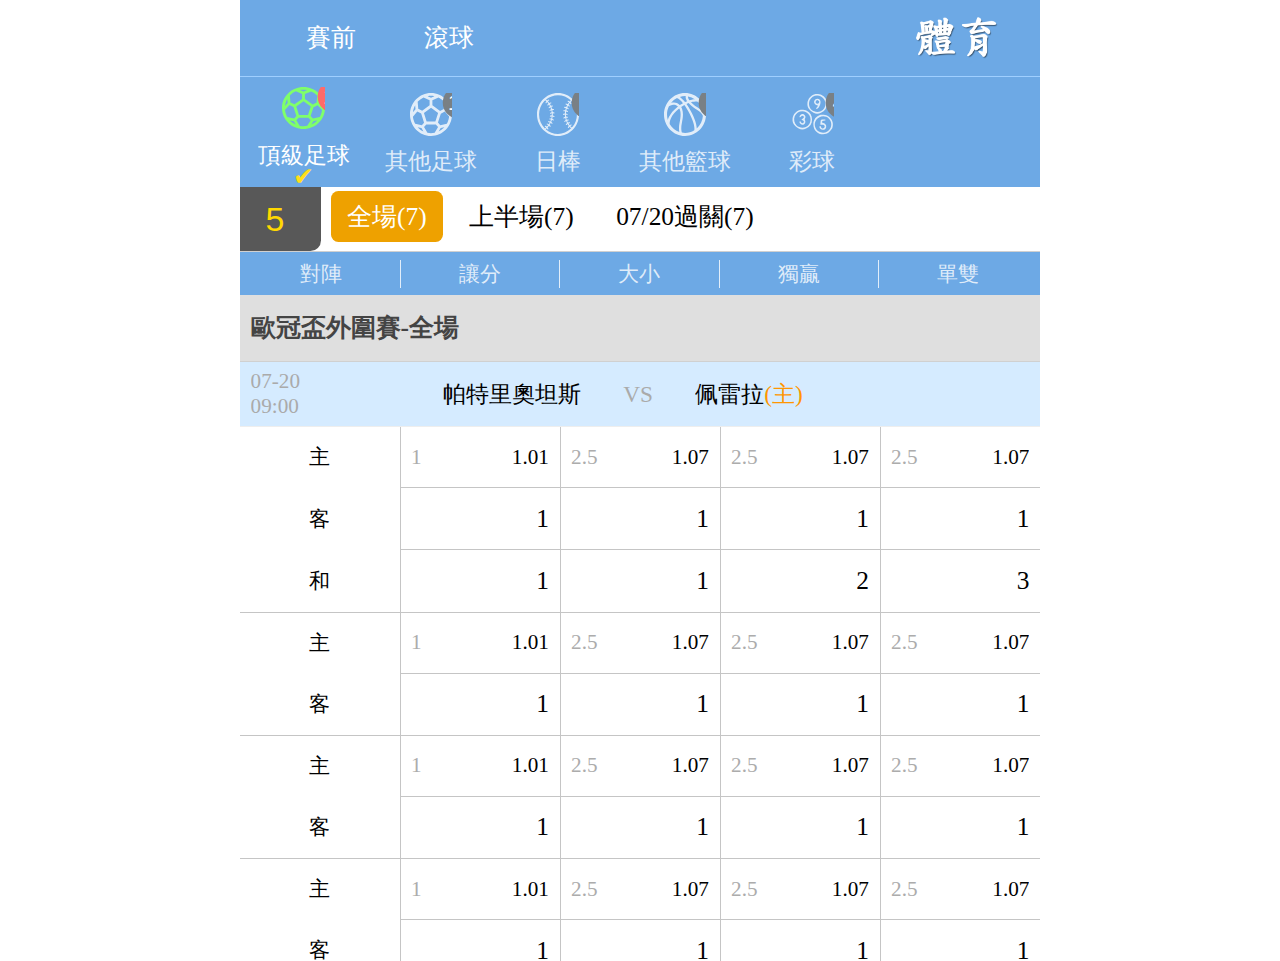
==== commit 0c0c7382: "css .draw edit" ====
--- a/index.html
+++ b/index.html
@@ -146,7 +146,7 @@
                             </tr>
                         </table>
 
-                        <div id="events-div" class="events-div" style="height: 612px;">
+                        <div id="events-div" class="events-div" style="height: 666px">
                             <!--slot=5-->
                             <table class="events-table" style="border-collapse: collapse;">
                                 <tbody>
@@ -1957,146 +1957,11 @@
                                 </tbody>
                             </table>
                         </div>
-                        <div id="league-content-div" class="league-content-div"></div>
-                        <div id="betting-div-mask" class="betting-div-mask"></div>
-                        <div id="betting-div" class="betting-div"></div>
-                        <input type="hidden" id="game-category" value="14">
-                        <input type="hidden" id="game-type" value="1">
-                        <input type="hidden" id="billing-date" value="">
+
                     </div>
 
                 </div>
-                <div id="footer-fixed-height" style="height: 106.891px;"></div>
-                <!--slot=0-->
-                <div id="footer">
-                    <div class="btn">
-                        <i class="fa fa-random icon"
-                            onclick="event.stopPropagation();$('#footer .nice-select.events-sort-type-select').click();"></i>
-                        <select id="events-sort-type-select" class="events-sort-type-select"
-                            onchange="events_change_sort_type(this);" style="display:none;">
-                            <option value="1">聯盟排序</option>
-                            <option value="2">時間排序</option>
-                        </select>
-                        <div class="nice-select events-sort-type-select" tabindex="0"><span class="current">聯盟排序</span>
-                            <ul class="list">
-                                <li data-value="1" class="option selected">聯盟排序</li>
-                                <li data-value="2" class="option">時間排序</li>
-                            </ul>
-                        </div>
-                    </div>
-                    <div class="btn" onclick="req_events_league_select_content();">
-                        <i class="fa fa-shield icon"></i>
-                        <span>選擇聯盟</span>
-                    </div>
-                    <div class="btn hidden" id="wait-order-btn" onclick="display_cross_betting_div();">
-                        <div class="wait-order-num" id="wait-order-num">0</div>
-                        <span>點此投注</span>
-                    </div>
-                    <a class="btn" href="bet_record.php?type=1">
-                        <i class="fa fa-file-text-o icon"></i>
-                        <span>投注紀錄</span>
-                    </a>
-                    <div class="btn general-menu-btn menu-btn">
-                        <i class="fa fa-bars icon"></i>
-                        <span>更&nbsp;多</span>
-                    </div>
-                </div>
-                <nav id="general-menu" class="pushy pushy-right" style="">
-                    <div class="member-info">
-                        <ul>
-                            <li class="v1">
-                                <div class="cus-userid">2ATTTm1_ta3 / 測試會員</div>
-                                <a class="btn-announcement on" href="news.php"><img
-                                        src="templates/images/btn_announcement.svg"></a>
-                            </li>
-                            <li>
-                                [07/19]信用&nbsp;<span id="use-credit-19" class="use-credit-txt">0</span>&nbsp;
-                                [點數]&nbsp;<span id="tickets-credits" class="tickets-credits-txt">2841
-                                </span></li>
-                            <li>
-                                [07/20]信用&nbsp;<span id="use-credit-20" class="use-credit-txt">0</span>
-                            </li>
-                            <li>
-                                <select class="change-lang" onchange="change_lang(this.value);">
-                                    <!--slot=2-->
-
-                                    <option value="tw" selected="">繁體</option>
-
-                                    <option value="cn">简体</option>
-
-                                    <option value="en">ENG</option>
-
-
-                                </select>
-                            </li>
-                        </ul>
-                    </div>
-                    <div class="menu-list">
-                        <ul>
-
-                            <li class="hidden">
-                                <a class="item" href="transfer_quota.php?type=1">
-                                    <div class="icon"><i class="fa fa-exchange"></i></div>
-                                    <div class="txt">遊戲轉點</div>
-                                </a>
-                            </li>
-                            <li class="hidden">
-                                <a class="item" href="member_info.php">
-                                    <div class="icon"><i class="fa fa-building"></i></div>
-                                    <div class="txt">會員限紅</div>
-                                </a>
-                            </li>
-                            <li>
-                                <a class="item" href="features.php">
-                                    <div class="icon"><i class="fa fa-gear"></i></div>
-                                    <div class="txt">功能設定</div>
-                                </a>
-                            </li>
-                            <li>
-                                <a class="item" href="regulation.php">
-                                    <div class="icon"><i class="fa fa-info-circle"></i></div>
-                                    <div class="txt">規則條例</div>
-                                </a>
-                            </li>
-                            <li class="hidden">
-                                <a class="item" href="login_pass.php">
-                                    <div class="icon"><i class="fa fa-lock"></i></div>
-                                    <div class="txt">修改密碼</div>
-                                </a>
-                            </li>
-                            <li class="hidden">
-                                <a class="item" href="related_site.php">
-                                    <div class="icon"><i class="fa fa-share-alt"></i></div>
-                                    <div class="txt">相關網站</div>
-                                </a>
-                            </li>
-                            <li>
-                                <a class="item" href="check_sport_live_page.php" target="_blank">
-                                    <div class="icon"><i class="fa fa-youtube-play"></i></div>
-                                    <div class="txt">體育直播</div>
-                                </a>
-                            </li>
-                            <li>
-                                <a class="item" href="check_live_video_page.php" target="_blank">
-                                    <div class="icon"><i class="fa fa-podcast"></i></div>
-                                    <div class="txt">AV女優</div>
-                                </a>
-                            </li>
-                            <li>
-                                <a class="item" href="../index.php">
-                                    <div class="icon"><i class="fa fa-television"></i></div>
-                                    <div class="txt">切換電腦版</div>
-                                </a>
-                            </li>
-                            <li class="hidden">
-                                <a class="item" href="logout.php">
-                                    <div class="icon"><i class="fa fa-sign-out"></i></div>
-                                    <div class="txt">登出</div>
-                                </a>
-                            </li>
-                        </ul>
-                    </div>
-                </nav>
+
                 <div id="pushyOverlay1" class=""></div>
 
             </div>
@@ -2113,11 +1978,12 @@
             <script src="templates/js/index/index.js?cache=3" type="text/javascript"></script>
             <script>
                 let html = document.querySelector('html');
+                let retbody = document.querySelector('#events-div')
+
                 function fontsize() {
                     if (window.innerWidth <= 800) {
                         let font = window.innerWidth / 8
                         html.style = 'font-size:' + font + 'px';
-
                     } else {
                         html.style = 'font-size:106px'
                     }
--- a/templates/css/index.css
+++ b/templates/css/index.css
@@ -148,7 +148,8 @@
 	border: none;
 }
 
-.events-table .customer td {
+.events-table .customer td,
+.events-table .draw td {
 	text-align: right;
 }
 
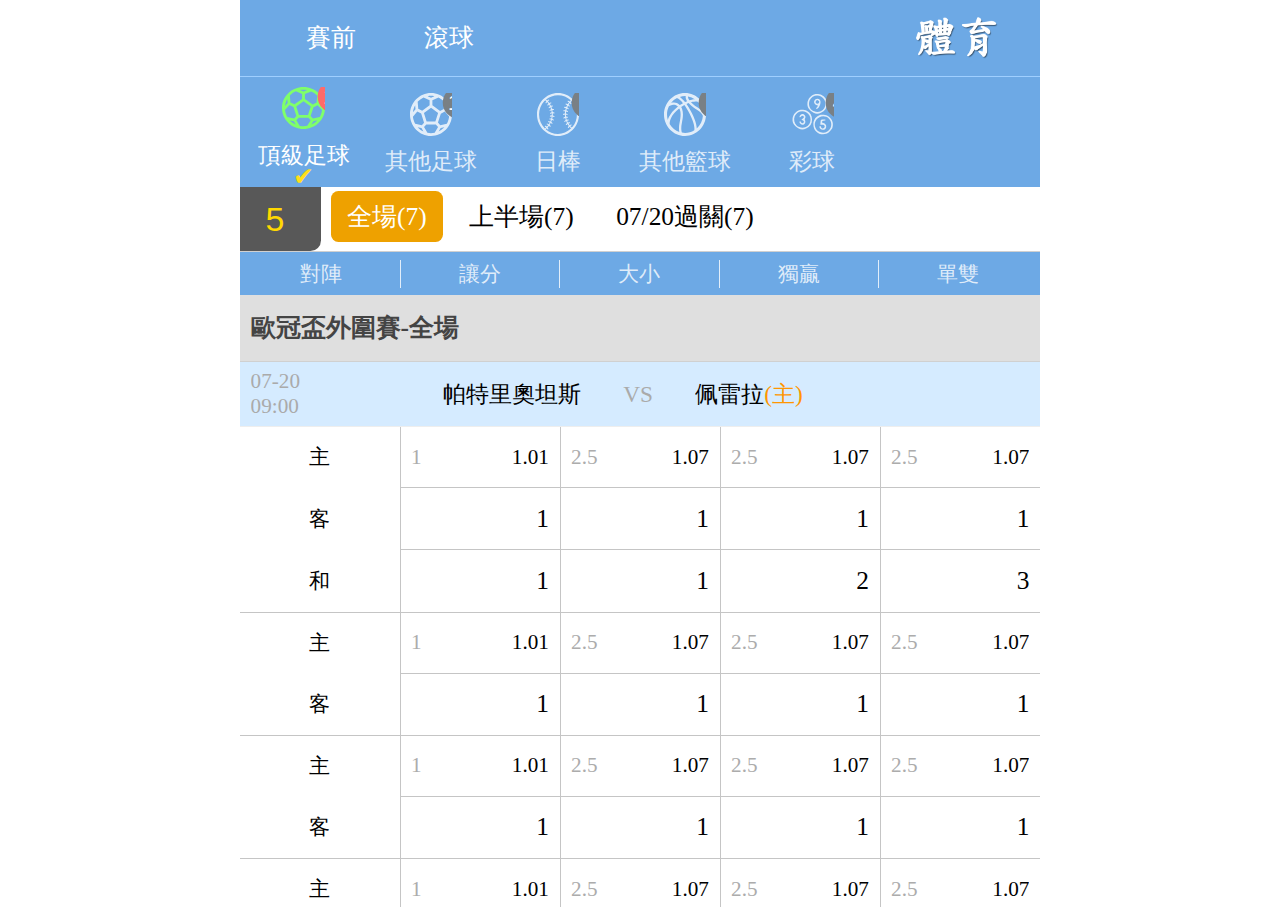
==== commit 6e61f9f9: "edit html .events-div height" ====
--- a/index.html
+++ b/index.html
@@ -146,7 +146,7 @@
                             </tr>
                         </table>
 
-                        <div id="events-div" class="events-div" style="height: 666px">
+                        <div id="events-div" class="events-div" style="height: 612px">
                             <!--slot=5-->
                             <table class="events-table" style="border-collapse: collapse;">
                                 <tbody>
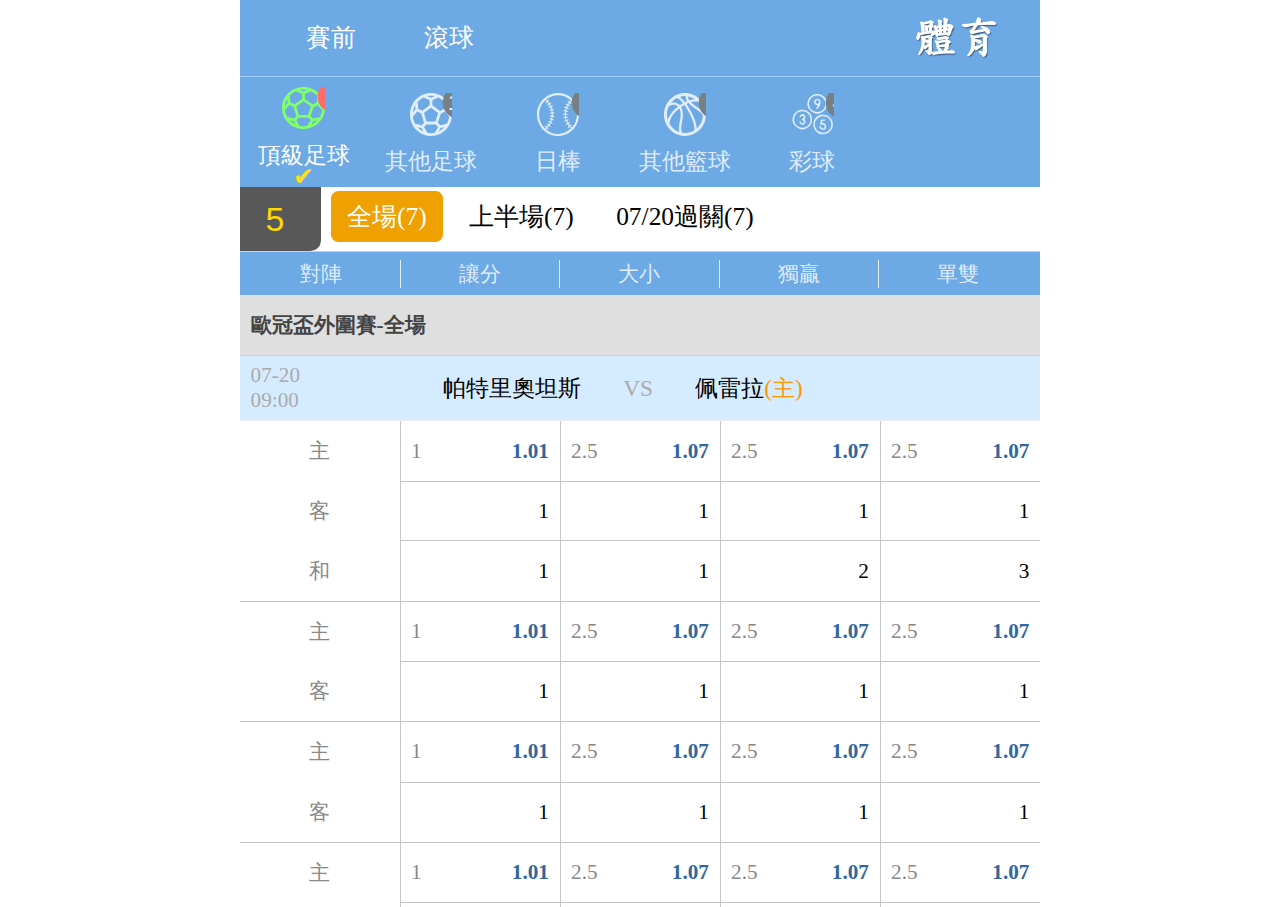
==== commit db00d819: "edit css color font-size" ====
--- a/index.html
+++ b/index.html
@@ -256,7 +256,7 @@
                                         <td>1</td>
                                         <td>1</td>
                                     </tr>
-                                    <tr class="master">
+                                    <tr class="master ">
                                         <td class="border-none">主</td>
                                         <td>
                                             <div>
--- a/templates/css/index.css
+++ b/templates/css/index.css
@@ -114,6 +114,10 @@
 /* 卷軸樣式 */
 
 /* table style */
+.events-table td {
+	font-size: 0.2rem;
+}
+
 .events-table .master td:nth-child(5),
 .events-table .customer td:nth-child(5),
 .events-table .draw td:nth-child(5) {
@@ -125,6 +129,7 @@
 .events-table .draw td:nth-child(1) {
 	text-align: center;
 	font-size: 0.2rem;
+	color: #888
 }
 
 .events-table .left-item,
@@ -133,14 +138,20 @@
 	font-size: 0.2rem;
 }
 
+.events-table .right-item {
+	color: #30679e;
+	font-weight: bold;
+}
+
 .events-table .master td>div {
 	display: flex;
 	justify-content: space-between;
 }
 
 .events-table .master .left-item {
-	color: rgb(172, 172, 172)
-}
+	color: #888
+}
+
 
 .events-table .master .border-none,
 .events-table .customer .border-none,
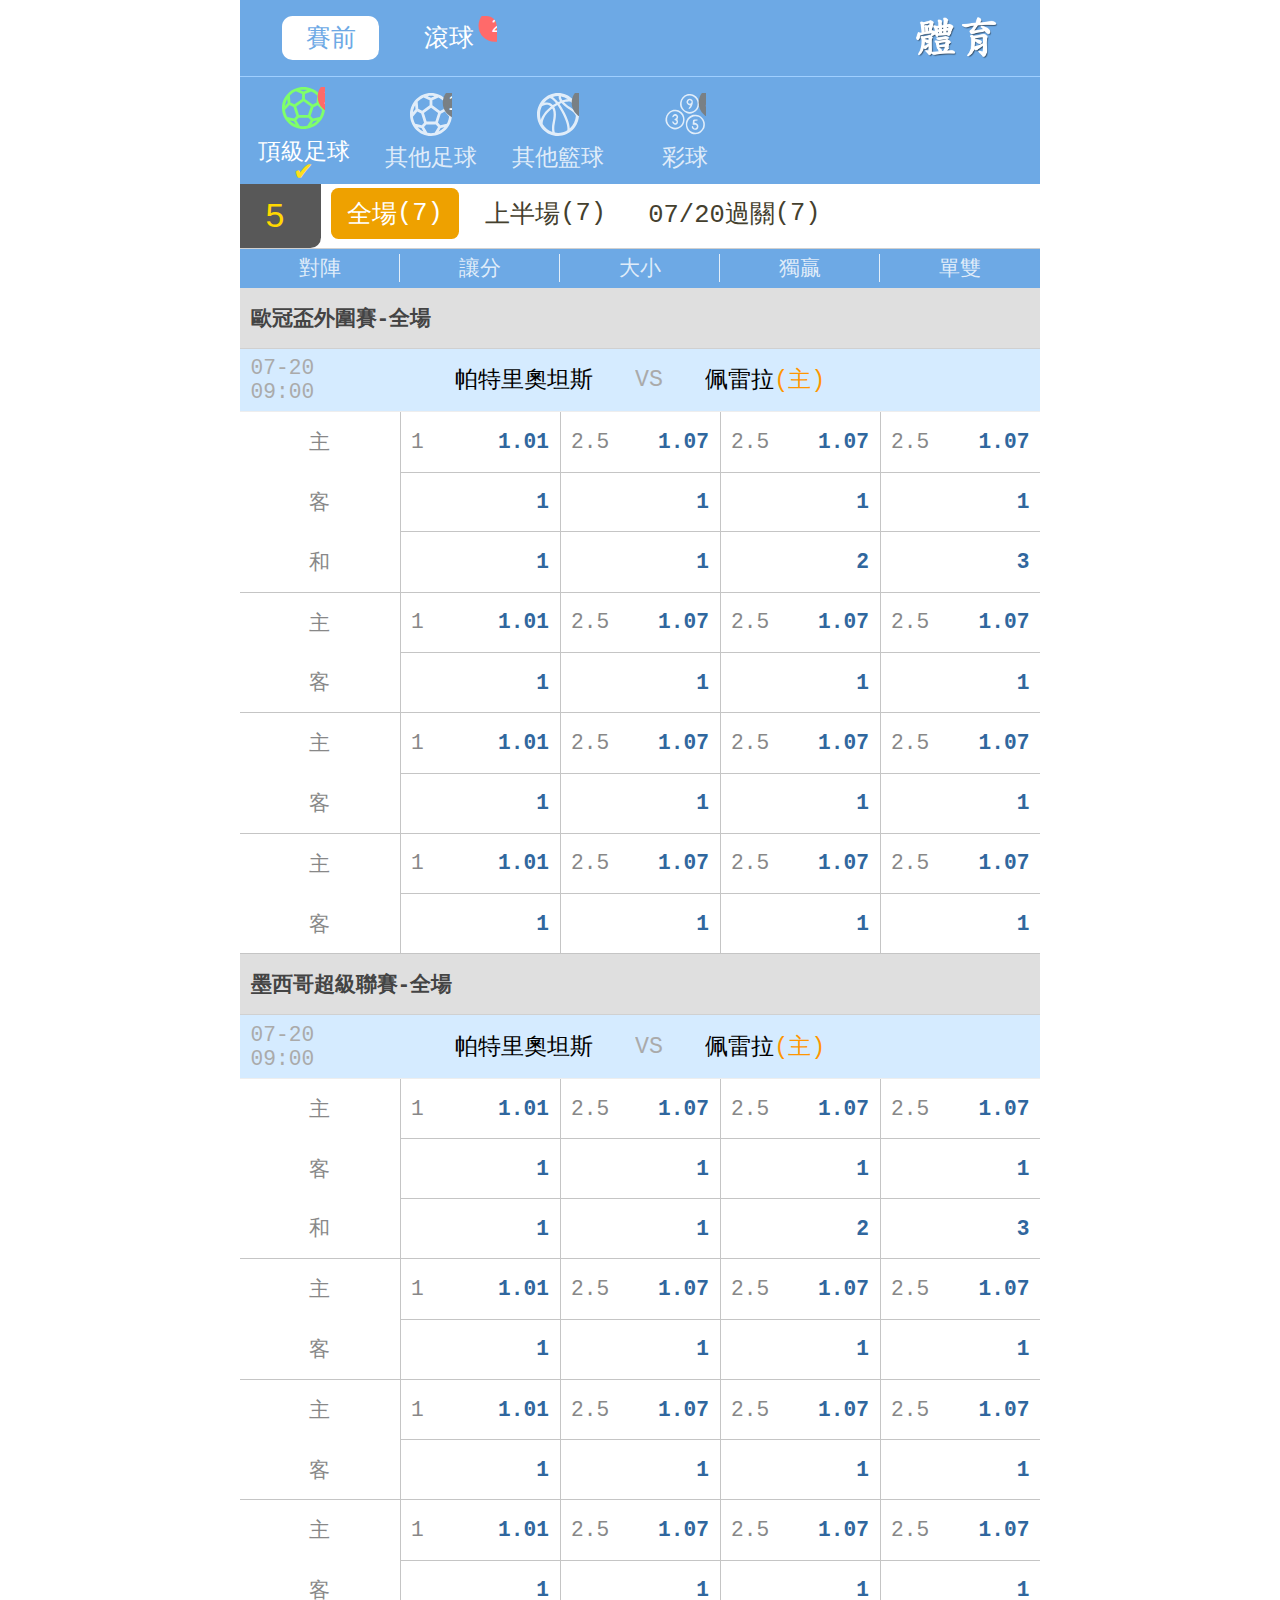
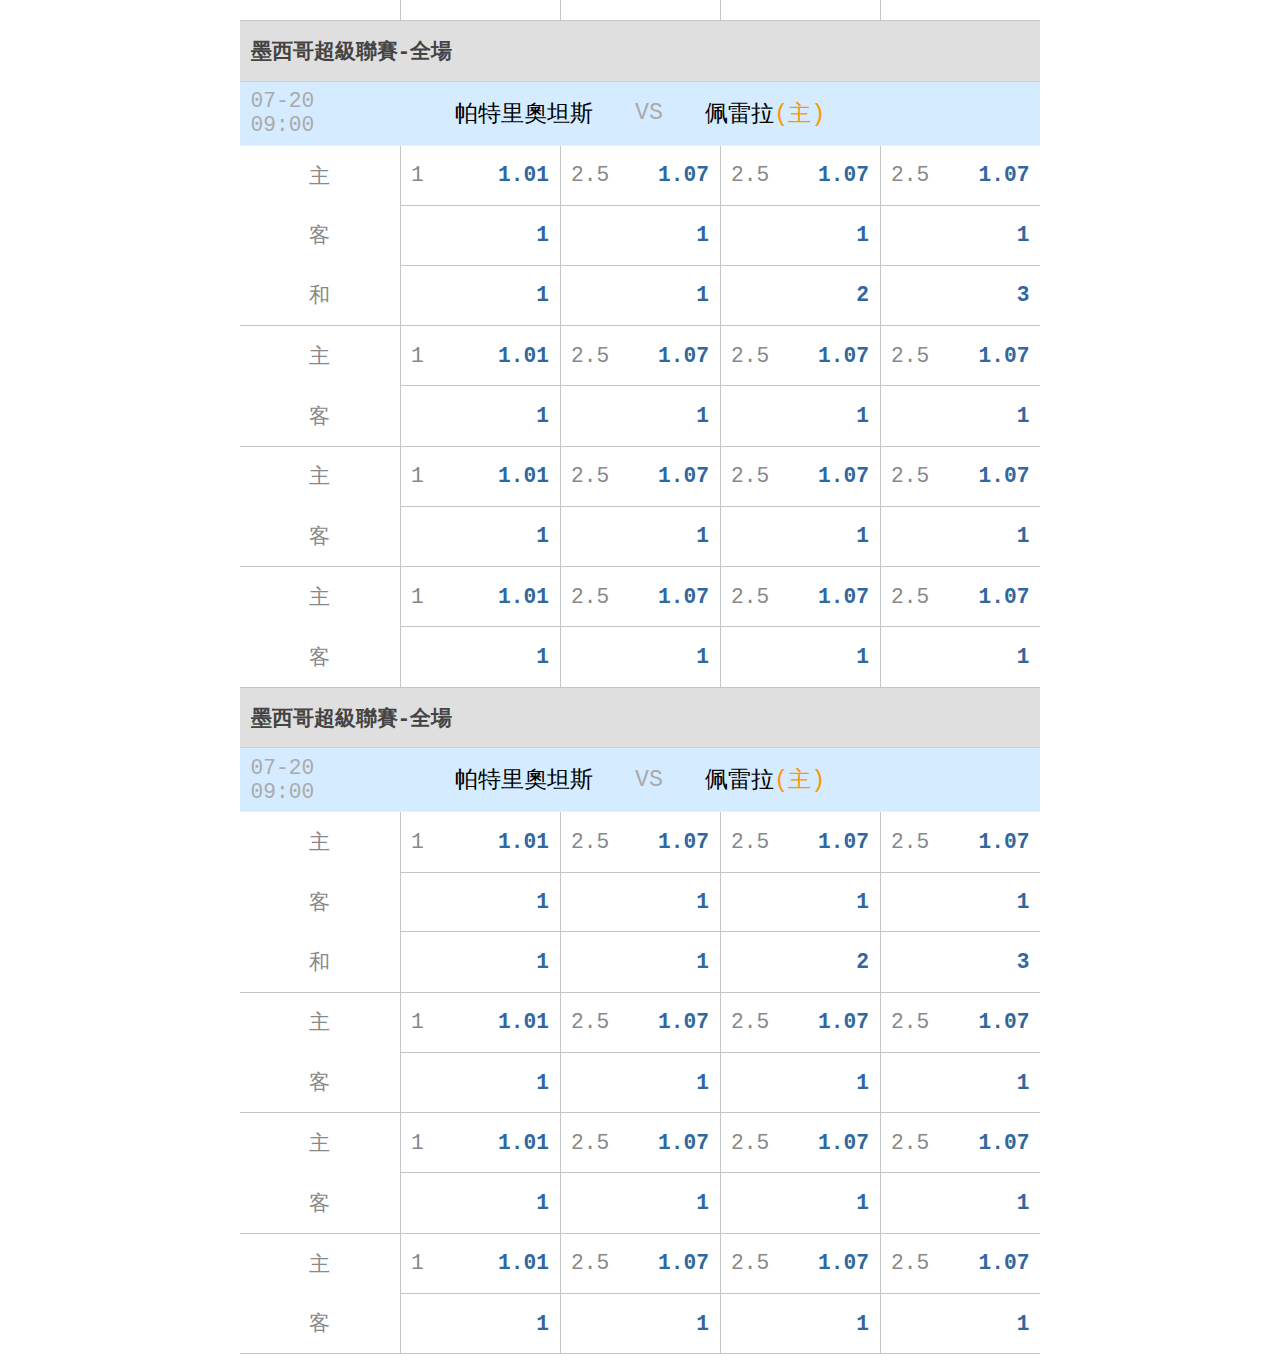
==== commit 359c2778: "edit css and html" ====
--- a/index.html
+++ b/index.html
@@ -25,10 +25,13 @@
         <link href="nice_select/css/nice-select.css" rel="stylesheet" type="text/css">
         <link href="pushy/css/pushy.css" rel="stylesheet" type="text/css">
         <link href="font-awesome-4.7.0/css/font-awesome.min.css" rel="stylesheet" type="text/css">
+
+        <!-- <link rel="stylesheet" type="text/css" href="templates/css/index2.css?c=116"> -->
         <link rel="stylesheet" type="text/css" href="templates/css/index.css?c=116">
 
         <script src="assets/global/plugins/jquery.min.js" type="text/javascript"></script>
         <script src="templates/js/jquery.cookie.js" type="text/javascript"></script>
+
         <!--<link rel="shortcut icon" href=""/>-->
 
 
@@ -42,7 +45,7 @@
                             <div class="btn game-before active" onclick="events_type_btn_click(this, 1);">賽前</div>
                             <div class="btn game-now" onclick="events_type_btn_click(this, 2);">
                                 滾球
-                                <div id="events-type-2-game-count" class="game-count"></div>
+                                <div id="events-type-2-game-count" class="game-count">2</div>
                             </div>
                         </div>
                     </div>
@@ -135,7 +138,7 @@
                             </div>
                         </div>
 
-                        <!-- version2 -->
+                        <!-- jan 編輯 -->
                         <table class="menu-list-2">
                             <tr class="list-2">
                                 <td>對陣</td>
@@ -146,7 +149,7 @@
                             </tr>
                         </table>
 
-                        <div id="events-div" class="events-div" style="height: 612px">
+                        <div id="events-div" class="events-div">
                             <!--slot=5-->
                             <table class="events-table" style="border-collapse: collapse;">
                                 <tbody>
@@ -154,7 +157,7 @@
                                         <td colspan="100%">歐冠盃外圍賽-全場</td>
                                     </tr>
 
-                                    <!-- 隊伍列 -->
+                                    <!-- ja 編輯 隊伍列 這裡開始-->
                                     <tr class="ranks-tr">
                                         <td class="fixed-w" colspan="5">
                                             <div class="content-flex">
@@ -166,20 +169,21 @@
                                                 <div class="right-flex">
                                                     <div>
                                                         <div>帕特里奧坦斯</div>
-                                                        <!-- <div class="rank-notes hidden"></div> -->
+                                                        <div class="rank-notes hidden"></div>
                                                     </div>
                                                     <div class="play-against">
                                                         VS
                                                     </div>
                                                     <div>佩雷拉<font class="master-txt">(主)</font>
                                                     </div>
-                                                    <!-- <div class="rank-notes hidden"></div> -->
+                                                    <div class="rank-notes hidden"></div>
                                                 </div>
                                             </div>
                                         </td>
                                     </tr>
-
-                                    <!-- 表格內容 -->
+                                    <!-- ja 編輯 隊伍列 這裡結束-->
+
+                                    <!--ja 編輯 表格內容 這裡開始-->
                                     <tr class="master">
                                         <td class="border-none">主</td>
                                         <td>
@@ -526,7 +530,7 @@
                                         </td>
                                     </tr>
 
-                                    <!-- 表格內容 -->
+
                                     <tr class="master">
                                         <td class="border-none">主</td>
                                         <td>
@@ -844,1116 +848,9 @@
                                         <td>1</td>
                                         <td>1</td>
                                     </tr>
-                                    <!-- 表格內容 -->
-
-                                    <!-- <tr class="ranks-tr">
-                                        <td class="fixed-w">
-                                            <div class="left-flex">
-                                                <div class="game-start-datetime">
-                                                    07-20<br>00:00
-                                                </div>
-                                                <div class="right-flex">
-                                                    <div>
-                                                        <div>蘇黎世</div>
-                                                        <div class="rank-notes hidden"></div>
-                                                    </div>
-                                                </div>
-                                            </div>
-                                        </td>
-                                        <td class="play-against">
-                                            VS
-                                        </td>
-                                        <td class="fixed-w">
-                                            <div>卡拉巴克<font class="master-txt">(主)</font>
-                                            </div>
-                                            <div class="rank-notes hidden"></div>
-                                        </td>
-                                    </tr>
-                                    <tr class="btype-tr">
-                                        <td class="play-td-1  odds-click" eid="24591" gc="14" gtype="1" btype="1"
-                                            bindex="1" bhd="0-60" bodds="0.940">
-                                            <div class="left-flex">
-                                                <div class="ot-div"></div>
-                                                <div class="right-flex">
-                                                    <div class="hds-div"></div>
-                                                    <div class="odds-div">
-                                                        0.940
-                                                    </div>
-                                                </div>
-                                            </div>
-                                        </td>
-                                        <td class="play-btype">
-                                            讓分
-                                        </td>
-                                        <td class="play-td-2  odds-click" eid="24591" gc="14" gtype="1" btype="1"
-                                            bindex="2" bhd="0-60" bodds="0.940">
-                                            <div class="left-flex">
-                                                <div class="odds-div">
-                                                    0.940
-                                                </div>
-                                                <div class="hds-div">0-60</div>
-                                                <div class="right-flex">
-                                                    <div class="ot-div"></div>
-                                                </div>
-                                            </div>
-                                        </td>
-                                    </tr>
-                                    <tr class="btype-tr">
-                                        <td class="play-td-1  odds-click" eid="24591" gc="14" gtype="1" btype="2"
-                                            bindex="1" bhd="2-30" bodds="0.930">
-                                            <div class="left-flex">
-                                                <div class="ot-div">大</div>
-                                                <div class="right-flex">
-                                                    <div class="hds-div">2-30</div>
-                                                    <div class="odds-div">
-                                                        0.930
-                                                    </div>
-                                                </div>
-                                            </div>
-                                        </td>
-                                        <td class="play-btype">
-                                            大小
-                                        </td>
-                                        <td class="play-td-2  odds-click" eid="24591" gc="14" gtype="1" btype="2"
-                                            bindex="2" bhd="2-30" bodds="0.930">
-                                            <div class="left-flex">
-                                                <div class="odds-div">
-                                                    0.930
-                                                </div>
-                                                <div class="hds-div"></div>
-                                                <div class="right-flex">
-                                                    <div class="ot-div">小</div>
-                                                </div>
-                                            </div>
-                                        </td>
-                                    </tr>
-                                    <tr class="btype-tr">
-                                        <td class="play-td-1  odds-click" eid="24591" gc="14" gtype="1" btype="3"
-                                            bindex="1" bhd="" bodds="2.560">
-                                            <div class="left-flex">
-                                                <div class="ot-div"></div>
-                                                <div class="right-flex">
-                                                    <div class="hds-div"></div>
-                                                    <div class="odds-div">
-                                                        2.560
-                                                    </div>
-                                                </div>
-                                            </div>
-                                        </td>
-                                        <td class="play-btype">
-                                            獨贏
-                                        </td>
-                                        <td class="play-td-2  odds-click" eid="24591" gc="14" gtype="1" btype="3"
-                                            bindex="2" bhd="" bodds="1.110">
-                                            <div class="left-flex">
-                                                <div class="odds-div">
-                                                    1.110
-                                                </div>
-                                                <div class="hds-div"></div>
-                                                <div class="right-flex">
-                                                    <div class="ot-div"></div>
-                                                </div>
-                                            </div>
-                                        </td>
-                                    </tr>
-                                    <tr class="btype-tr">
-                                        <td class="play-td-1 close-status">
-                                        </td>
-                                        <td class="play-btype">
-                                            和局
-                                        </td>
-                                        <td class="play-td-2  odds-click" eid="24591" gc="14" gtype="1" btype="3"
-                                            bindex="3" bhd="" bodds="2.070">
-                                            <div class="left-flex">
-                                                <div class="odds-div">
-                                                    2.070
-                                                </div>
-                                                <div class="hds-div"></div>
-                                                <div class="right-flex">
-                                                    <div class="ot-div"></div>
-                                                </div>
-                                            </div>
-                                        </td>
-                                    </tr>
-                                    <tr class="btype-tr">
-                                        <td class="play-td-1  odds-click" eid="24591" gc="14" gtype="1" btype="4"
-                                            bindex="1" bhd="" bodds="0.970">
-                                            <div class="left-flex">
-                                                <div class="ot-div">單</div>
-                                                <div class="right-flex">
-                                                    <div class="hds-div"></div>
-                                                    <div class="odds-div">
-                                                        0.970
-                                                    </div>
-                                                </div>
-                                            </div>
-                                        </td>
-                                        <td class="play-btype">
-                                            單雙
-                                        </td>
-                                        <td class="play-td-2  odds-click" eid="24591" gc="14" gtype="1" btype="4"
-                                            bindex="2" bhd="" bodds="0.930">
-                                            <div class="left-flex">
-                                                <div class="odds-div">
-                                                    0.930
-                                                </div>
-                                                <div class="hds-div"></div>
-                                                <div class="right-flex">
-                                                    <div class="ot-div">雙</div>
-                                                </div>
-                                            </div>
-                                        </td>
-                                    </tr> -->
-
-
-                                    <!-- <tr class="ranks-tr">
-                                        <td class="fixed-w">
-                                            <div class="left-flex">
-                                                <div class="game-start-datetime">
-                                                    07-20<br>00:00
-                                                </div>
-                                                <div class="right-flex">
-                                                    <div>
-                                                        <div>馬爾默</div>
-                                                        <div class="rank-notes hidden"></div>
-                                                    </div>
-                                                </div>
-                                            </div>
-                                        </td>
-                                        <td class="play-against">
-                                            VS
-                                        </td>
-                                        <td class="fixed-w">
-                                            <div>薩基列斯<font class="master-txt">(主)</font>
-                                            </div>
-                                            <div class="rank-notes hidden"></div>
-                                        </td>
-                                    </tr>
-                                    <tr class="btype-tr">
-                                        <td class="play-td-1  odds-click" eid="24571" gc="14" gtype="1" btype="1"
-                                            bindex="1" bhd="1+55" bodds="0.940">
-                                            <div class="left-flex">
-                                                <div class="ot-div"></div>
-                                                <div class="right-flex">
-                                                    <div class="hds-div">1+55</div>
-                                                    <div class="odds-div">
-                                                        0.940
-                                                    </div>
-                                                </div>
-                                            </div>
-                                        </td>
-                                        <td class="play-btype">
-                                            讓分
-                                        </td>
-                                        <td class="play-td-2  odds-click" eid="24571" gc="14" gtype="1" btype="1"
-                                            bindex="2" bhd="1+55" bodds="0.940">
-                                            <div class="left-flex">
-                                                <div class="odds-div">
-                                                    0.940
-                                                </div>
-                                                <div class="hds-div"></div>
-                                                <div class="right-flex">
-                                                    <div class="ot-div"></div>
-                                                </div>
-                                            </div>
-                                        </td>
-                                    </tr>
-                                    <tr class="btype-tr">
-                                        <td class="play-td-1  odds-click" eid="24571" gc="14" gtype="1" btype="2"
-                                            bindex="1" bhd="2-80" bodds="0.930">
-                                            <div class="left-flex">
-                                                <div class="ot-div">大</div>
-                                                <div class="right-flex">
-                                                    <div class="hds-div">2-80</div>
-                                                    <div class="odds-div">
-                                                        0.930
-                                                    </div>
-                                                </div>
-                                            </div>
-                                        </td>
-                                        <td class="play-btype">
-                                            大小
-                                        </td>
-                                        <td class="play-td-2  odds-click" eid="24571" gc="14" gtype="1" btype="2"
-                                            bindex="2" bhd="2-80" bodds="0.930">
-                                            <div class="left-flex">
-                                                <div class="odds-div">
-                                                    0.930
-                                                </div>
-                                                <div class="hds-div"></div>
-                                                <div class="right-flex">
-                                                    <div class="ot-div">小</div>
-                                                </div>
-                                            </div>
-                                        </td>
-                                    </tr>
-                                    <tr class="btype-tr">
-                                        <td class="play-td-1  odds-click" eid="24571" gc="14" gtype="1" btype="3"
-                                            bindex="1" bhd="" bodds="0.669">
-                                            <div class="left-flex">
-                                                <div class="ot-div"></div>
-                                                <div class="right-flex">
-                                                    <div class="hds-div"></div>
-                                                    <div class="odds-div">
-                                                        0.669
-                                                    </div>
-                                                </div>
-                                            </div>
-                                        </td>
-                                        <td class="play-btype">
-                                            獨贏
-                                        </td>
-                                        <td class="play-td-2  odds-click" eid="24571" gc="14" gtype="1" btype="3"
-                                            bindex="2" bhd="" bodds="4.160">
-                                            <div class="left-flex">
-                                                <div class="odds-div">
-                                                    4.160
-                                                </div>
-                                                <div class="hds-div"></div>
-                                                <div class="right-flex">
-                                                    <div class="ot-div"></div>
-                                                </div>
-                                            </div>
-                                        </td>
-                                    </tr>
-                                    <tr class="btype-tr">
-                                        <td class="play-td-1 close-status">
-                                        </td>
-                                        <td class="play-btype">
-                                            和局
-                                        </td>
-                                        <td class="play-td-2  odds-click" eid="24571" gc="14" gtype="1" btype="3"
-                                            bindex="3" bhd="" bodds="2.580">
-                                            <div class="left-flex">
-                                                <div class="odds-div">
-                                                    2.580
-                                                </div>
-                                                <div class="hds-div"></div>
-                                                <div class="right-flex">
-                                                    <div class="ot-div"></div>
-                                                </div>
-                                            </div>
-                                        </td>
-                                    </tr>
-                                    <tr class="btype-tr">
-                                        <td class="play-td-1  odds-click" eid="24571" gc="14" gtype="1" btype="4"
-                                            bindex="1" bhd="" bodds="0.970">
-                                            <div class="left-flex">
-                                                <div class="ot-div">單</div>
-                                                <div class="right-flex">
-                                                    <div class="hds-div"></div>
-                                                    <div class="odds-div">
-                                                        0.970
-                                                    </div>
-                                                </div>
-                                            </div>
-                                        </td>
-                                        <td class="play-btype">
-                                            單雙
-                                        </td>
-                                        <td class="play-td-2  odds-click" eid="24571" gc="14" gtype="1" btype="4"
-                                            bindex="2" bhd="" bodds="0.930">
-                                            <div class="left-flex">
-                                                <div class="odds-div">
-                                                    0.930
-                                                </div>
-                                                <div class="hds-div"></div>
-                                                <div class="right-flex">
-                                                    <div class="ot-div">雙</div>
-                                                </div>
-                                            </div>
-                                        </td>
-                                    </tr>
-                                    <tr class="ranks-tr">
-                                        <td class="fixed-w">
-                                            <div class="left-flex">
-                                                <div class="game-start-datetime">
-                                                    07-20<br>00:00
-                                                </div>
-                                                <div class="right-flex">
-                                                    <div>
-                                                        <div>F91杜迪蘭治</div>
-                                                        <div class="rank-notes hidden"></div>
-                                                    </div>
-                                                </div>
-                                            </div>
-                                        </td>
-                                        <td class="play-against">
-                                            VS
-                                        </td>
-                                        <td class="fixed-w">
-                                            <div>佩歷克<font class="master-txt">(主)</font>
-                                            </div>
-                                            <div class="rank-notes hidden"></div>
-                                        </td>
-                                    </tr>
-                                    <tr class="btype-tr">
-                                        <td class="play-td-1  odds-click" eid="24567" gc="14" gtype="1" btype="1"
-                                            bindex="1" bhd="0-85" bodds="0.940">
-                                            <div class="left-flex">
-                                                <div class="ot-div"></div>
-                                                <div class="right-flex">
-                                                    <div class="hds-div"></div>
-                                                    <div class="odds-div">
-                                                        0.940
-                                                    </div>
-                                                </div>
-                                            </div>
-                                        </td>
-                                        <td class="play-btype">
-                                            讓分
-                                        </td>
-                                        <td class="play-td-2  odds-click" eid="24567" gc="14" gtype="1" btype="1"
-                                            bindex="2" bhd="0-85" bodds="0.940">
-                                            <div class="left-flex">
-                                                <div class="odds-div">
-                                                    0.940
-                                                </div>
-                                                <div class="hds-div">0-85</div>
-                                                <div class="right-flex">
-                                                    <div class="ot-div"></div>
-                                                </div>
-                                            </div>
-                                        </td>
-                                    </tr>
-                                    <tr class="btype-tr">
-                                        <td class="play-td-1  odds-click" eid="24567" gc="14" gtype="1" btype="2"
-                                            bindex="1" bhd="2-20" bodds="0.930">
-                                            <div class="left-flex">
-                                                <div class="ot-div">大</div>
-                                                <div class="right-flex">
-                                                    <div class="hds-div">2-20</div>
-                                                    <div class="odds-div">
-                                                        0.930
-                                                    </div>
-                                                </div>
-                                            </div>
-                                        </td>
-                                        <td class="play-btype">
-                                            大小
-                                        </td>
-                                        <td class="play-td-2  odds-click" eid="24567" gc="14" gtype="1" btype="2"
-                                            bindex="2" bhd="2-20" bodds="0.930">
-                                            <div class="left-flex">
-                                                <div class="odds-div">
-                                                    0.930
-                                                </div>
-                                                <div class="hds-div"></div>
-                                                <div class="right-flex">
-                                                    <div class="ot-div">小</div>
-                                                </div>
-                                            </div>
-                                        </td>
-                                    </tr>
-                                    <tr class="btype-tr">
-                                        <td class="play-td-1  odds-click" eid="24567" gc="14" gtype="1" btype="3"
-                                            bindex="1" bhd="" bodds="2.890">
-                                            <div class="left-flex">
-                                                <div class="ot-div"></div>
-                                                <div class="right-flex">
-                                                    <div class="hds-div"></div>
-                                                    <div class="odds-div">
-                                                        2.890
-                                                    </div>
-                                                </div>
-                                            </div>
-                                        </td>
-                                        <td class="play-btype">
-                                            獨贏
-                                        </td>
-                                        <td class="play-td-2  odds-click" eid="24567" gc="14" gtype="1" btype="3"
-                                            bindex="2" bhd="" bodds="0.902">
-                                            <div class="left-flex">
-                                                <div class="odds-div">
-                                                    0.902
-                                                </div>
-                                                <div class="hds-div"></div>
-                                                <div class="right-flex">
-                                                    <div class="ot-div"></div>
-                                                </div>
-                                            </div>
-                                        </td>
-                                    </tr>
-                                    <tr class="btype-tr">
-                                        <td class="play-td-1 close-status">
-                                        </td>
-                                        <td class="play-btype">
-                                            和局
-                                        </td>
-                                        <td class="play-td-2  odds-click" eid="24567" gc="14" gtype="1" btype="3"
-                                            bindex="3" bhd="" bodds="2.350">
-                                            <div class="left-flex">
-                                                <div class="odds-div">
-                                                    2.350
-                                                </div>
-                                                <div class="hds-div"></div>
-                                                <div class="right-flex">
-                                                    <div class="ot-div"></div>
-                                                </div>
-                                            </div>
-                                        </td>
-                                    </tr>
-                                    <tr class="btype-tr">
-                                        <td class="play-td-1  odds-click" eid="24567" gc="14" gtype="1" btype="4"
-                                            bindex="1" bhd="" bodds="0.970">
-                                            <div class="left-flex">
-                                                <div class="ot-div">單</div>
-                                                <div class="right-flex">
-                                                    <div class="hds-div"></div>
-                                                    <div class="odds-div">
-                                                        0.970
-                                                    </div>
-                                                </div>
-                                            </div>
-                                        </td>
-                                        <td class="play-btype">
-                                            單雙
-                                        </td>
-                                        <td class="play-td-2  odds-click" eid="24567" gc="14" gtype="1" btype="4"
-                                            bindex="2" bhd="" bodds="0.930">
-                                            <div class="left-flex">
-                                                <div class="odds-div">
-                                                    0.930
-                                                </div>
-                                                <div class="hds-div"></div>
-                                                <div class="right-flex">
-                                                    <div class="ot-div">雙</div>
-                                                </div>
-                                            </div>
-                                        </td>
-                                    </tr>
-                                    <tr class="ranks-tr">
-                                        <td class="fixed-w">
-                                            <div class="left-flex">
-                                                <div class="game-start-datetime">
-                                                    07-20<br>01:45
-                                                </div>
-                                                <div class="right-flex">
-                                                    <div>
-                                                        <div>沙姆洛克流浪</div>
-                                                        <div class="rank-notes hidden"></div>
-                                                    </div>
-                                                </div>
-                                            </div>
-                                        </td>
-                                        <td class="play-against">
-                                            VS
-                                        </td>
-                                        <td class="fixed-w">
-                                            <div>盧多格德斯<font class="master-txt">(主)</font>
-                                            </div>
-                                            <div class="rank-notes hidden"></div>
-                                        </td>
-                                    </tr>
-                                    <tr class="btype-tr">
-                                        <td class="play-td-1  odds-click" eid="24579" gc="14" gtype="1" btype="1"
-                                            bindex="1" bhd="1-50" bodds="0.940">
-                                            <div class="left-flex">
-                                                <div class="ot-div"></div>
-                                                <div class="right-flex">
-                                                    <div class="hds-div"></div>
-                                                    <div class="odds-div">
-                                                        0.940
-                                                    </div>
-                                                </div>
-                                            </div>
-                                        </td>
-                                        <td class="play-btype">
-                                            讓分
-                                        </td>
-                                        <td class="play-td-2  odds-click" eid="24579" gc="14" gtype="1" btype="1"
-                                            bindex="2" bhd="1-50" bodds="0.940">
-                                            <div class="left-flex">
-                                                <div class="odds-div">
-                                                    0.940
-                                                </div>
-                                                <div class="hds-div">1-50</div>
-                                                <div class="right-flex">
-                                                    <div class="ot-div"></div>
-                                                </div>
-                                            </div>
-                                        </td>
-                                    </tr>
-                                    <tr class="btype-tr">
-                                        <td class="play-td-1  odds-click" eid="24579" gc="14" gtype="1" btype="2"
-                                            bindex="1" bhd="2-80" bodds="0.930">
-                                            <div class="left-flex">
-                                                <div class="ot-div">大</div>
-                                                <div class="right-flex">
-                                                    <div class="hds-div">2-80</div>
-                                                    <div class="odds-div">
-                                                        0.930
-                                                    </div>
-                                                </div>
-                                            </div>
-                                        </td>
-                                        <td class="play-btype">
-                                            大小
-                                        </td>
-                                        <td class="play-td-2  odds-click" eid="24579" gc="14" gtype="1" btype="2"
-                                            bindex="2" bhd="2-80" bodds="0.930">
-                                            <div class="left-flex">
-                                                <div class="odds-div">
-                                                    0.930
-                                                </div>
-                                                <div class="hds-div"></div>
-                                                <div class="right-flex">
-                                                    <div class="ot-div">小</div>
-                                                </div>
-                                            </div>
-                                        </td>
-                                    </tr>
-                                    <tr class="btype-tr">
-                                        <td class="play-td-1  odds-click" eid="24579" gc="14" gtype="1" btype="3"
-                                            bindex="1" bhd="" bodds="8.390">
-                                            <div class="left-flex">
-                                                <div class="ot-div"></div>
-                                                <div class="right-flex">
-                                                    <div class="hds-div"></div>
-                                                    <div class="odds-div">
-                                                        8.390
-                                                    </div>
-                                                </div>
-                                            </div>
-                                        </td>
-                                        <td class="play-btype">
-                                            獨贏
-                                        </td>
-                                        <td class="play-td-2  odds-click" eid="24579" gc="14" gtype="1" btype="3"
-                                            bindex="2" bhd="" bodds="0.327">
-                                            <div class="left-flex">
-                                                <div class="odds-div">
-                                                    0.327
-                                                </div>
-                                                <div class="hds-div"></div>
-                                                <div class="right-flex">
-                                                    <div class="ot-div"></div>
-                                                </div>
-                                            </div>
-                                        </td>
-                                    </tr>
-                                    <tr class="btype-tr">
-                                        <td class="play-td-1 close-status">
-                                        </td>
-                                        <td class="play-btype">
-                                            和局
-                                        </td>
-                                        <td class="play-td-2  odds-click" eid="24579" gc="14" gtype="1" btype="3"
-                                            bindex="3" bhd="" bodds="3.440">
-                                            <div class="left-flex">
-                                                <div class="odds-div">
-                                                    3.440
-                                                </div>
-                                                <div class="hds-div"></div>
-                                                <div class="right-flex">
-                                                    <div class="ot-div"></div>
-                                                </div>
-                                            </div>
-                                        </td>
-                                    </tr>
-                                    <tr class="btype-tr">
-                                        <td class="play-td-1  odds-click" eid="24579" gc="14" gtype="1" btype="4"
-                                            bindex="1" bhd="" bodds="0.970">
-                                            <div class="left-flex">
-                                                <div class="ot-div">單</div>
-                                                <div class="right-flex">
-                                                    <div class="hds-div"></div>
-                                                    <div class="odds-div">
-                                                        0.970
-                                                    </div>
-                                                </div>
-                                            </div>
-                                        </td>
-                                        <td class="play-btype">
-                                            單雙
-                                        </td>
-                                        <td class="play-td-2  odds-click" eid="24579" gc="14" gtype="1" btype="4"
-                                            bindex="2" bhd="" bodds="0.930">
-                                            <div class="left-flex">
-                                                <div class="odds-div">
-                                                    0.930
-                                                </div>
-                                                <div class="hds-div"></div>
-                                                <div class="right-flex">
-                                                    <div class="ot-div">雙</div>
-                                                </div>
-                                            </div>
-                                        </td>
-                                    </tr>
-                                    <tr class="ranks-tr">
-                                        <td class="fixed-w">
-                                            <div class="left-flex">
-                                                <div class="game-start-datetime">
-                                                    07-20<br>01:45
-                                                </div>
-                                                <div class="right-flex">
-                                                    <div>
-                                                        <div>AEK拉納卡</div>
-                                                        <div class="rank-notes hidden"></div>
-                                                    </div>
-                                                </div>
-                                            </div>
-                                        </td>
-                                        <td class="play-against">
-                                            VS
-                                        </td>
-                                        <td class="fixed-w">
-                                            <div>米迪蘭特<font class="master-txt">(主)</font>
-                                            </div>
-                                            <div class="rank-notes hidden"></div>
-                                        </td>
-                                    </tr>
-                                    <tr class="btype-tr">
-                                        <td class="play-td-1  odds-click" eid="24575" gc="14" gtype="1" btype="1"
-                                            bindex="1" bhd="1-30" bodds="0.940">
-                                            <div class="left-flex">
-                                                <div class="ot-div"></div>
-                                                <div class="right-flex">
-                                                    <div class="hds-div"></div>
-                                                    <div class="odds-div">
-                                                        0.940
-                                                    </div>
-                                                </div>
-                                            </div>
-                                        </td>
-                                        <td class="play-btype">
-                                            讓分
-                                        </td>
-                                        <td class="play-td-2  odds-click" eid="24575" gc="14" gtype="1" btype="1"
-                                            bindex="2" bhd="1-30" bodds="0.940">
-                                            <div class="left-flex">
-                                                <div class="odds-div">
-                                                    0.940
-                                                </div>
-                                                <div class="hds-div">1-30</div>
-                                                <div class="right-flex">
-                                                    <div class="ot-div"></div>
-                                                </div>
-                                            </div>
-                                        </td>
-                                    </tr>
-                                    <tr class="btype-tr">
-                                        <td class="play-td-1  odds-click" eid="24575" gc="14" gtype="1" btype="2"
-                                            bindex="1" bhd="2-90" bodds="0.930">
-                                            <div class="left-flex">
-                                                <div class="ot-div">大</div>
-                                                <div class="right-flex">
-                                                    <div class="hds-div">2-90</div>
-                                                    <div class="odds-div">
-                                                        0.930
-                                                    </div>
-                                                </div>
-                                            </div>
-                                        </td>
-                                        <td class="play-btype">
-                                            大小
-                                        </td>
-                                        <td class="play-td-2  odds-click" eid="24575" gc="14" gtype="1" btype="2"
-                                            bindex="2" bhd="2-90" bodds="0.930">
-                                            <div class="left-flex">
-                                                <div class="odds-div">
-                                                    0.930
-                                                </div>
-                                                <div class="hds-div"></div>
-                                                <div class="right-flex">
-                                                    <div class="ot-div">小</div>
-                                                </div>
-                                            </div>
-                                        </td>
-                                    </tr>
-                                    <tr class="btype-tr">
-                                        <td class="play-td-1  odds-click" eid="24575" gc="14" gtype="1" btype="3"
-                                            bindex="1" bhd="" bodds="7.430">
-                                            <div class="left-flex">
-                                                <div class="ot-div"></div>
-                                                <div class="right-flex">
-                                                    <div class="hds-div"></div>
-                                                    <div class="odds-div">
-                                                        7.430
-                                                    </div>
-                                                </div>
-                                            </div>
-                                        </td>
-                                        <td class="play-btype">
-                                            獨贏
-                                        </td>
-                                        <td class="play-td-2  odds-click" eid="24575" gc="14" gtype="1" btype="3"
-                                            bindex="2" bhd="" bodds="0.381">
-                                            <div class="left-flex">
-                                                <div class="odds-div">
-                                                    0.381
-                                                </div>
-                                                <div class="hds-div"></div>
-                                                <div class="right-flex">
-                                                    <div class="ot-div"></div>
-                                                </div>
-                                            </div>
-                                        </td>
-                                    </tr>
-                                    <tr class="btype-tr">
-                                        <td class="play-td-1 close-status">
-                                        </td>
-                                        <td class="play-btype">
-                                            和局
-                                        </td>
-                                        <td class="play-td-2  odds-click" eid="24575" gc="14" gtype="1" btype="3"
-                                            bindex="3" bhd="" bodds="3.340">
-                                            <div class="left-flex">
-                                                <div class="odds-div">
-                                                    3.340
-                                                </div>
-                                                <div class="hds-div"></div>
-                                                <div class="right-flex">
-                                                    <div class="ot-div"></div>
-                                                </div>
-                                            </div>
-                                        </td>
-                                    </tr>
-                                    <tr class="btype-tr">
-                                        <td class="play-td-1  odds-click" eid="24575" gc="14" gtype="1" btype="4"
-                                            bindex="1" bhd="" bodds="0.970">
-                                            <div class="left-flex">
-                                                <div class="ot-div">單</div>
-                                                <div class="right-flex">
-                                                    <div class="hds-div"></div>
-                                                    <div class="odds-div">
-                                                        0.970
-                                                    </div>
-                                                </div>
-                                            </div>
-                                        </td>
-                                        <td class="play-btype">
-                                            單雙
-                                        </td>
-                                        <td class="play-td-2  odds-click" eid="24575" gc="14" gtype="1" btype="4"
-                                            bindex="2" bhd="" bodds="0.930">
-                                            <div class="left-flex">
-                                                <div class="odds-div">
-                                                    0.930
-                                                </div>
-                                                <div class="hds-div"></div>
-                                                <div class="right-flex">
-                                                    <div class="ot-div">雙</div>
-                                                </div>
-                                            </div>
-                                        </td>
-                                    </tr>
-                                    <tr class="ranks-tr">
-                                        <td class="fixed-w">
-                                            <div class="left-flex">
-                                                <div class="game-start-datetime">
-                                                    07-20<br>02:45
-                                                </div>
-                                                <div class="right-flex">
-                                                    <div>
-                                                        <div>波杜基林特</div>
-                                                        <div class="rank-notes hidden"></div>
-                                                    </div>
-                                                </div>
-                                            </div>
-                                        </td>
-                                        <td class="play-against">
-                                            VS
-                                        </td>
-                                        <td class="fixed-w">
-                                            <div>林菲爾德<font class="master-txt">(主)</font>
-                                            </div>
-                                            <div class="rank-notes hidden"></div>
-                                        </td>
-                                    </tr>
-                                    <tr class="btype-tr">
-                                        <td class="play-td-1  odds-click" eid="24583" gc="14" gtype="1" btype="1"
-                                            bindex="1" bhd="1-5" bodds="0.940">
-                                            <div class="left-flex">
-                                                <div class="ot-div"></div>
-                                                <div class="right-flex">
-                                                    <div class="hds-div">1-5</div>
-                                                    <div class="odds-div">
-                                                        0.940
-                                                    </div>
-                                                </div>
-                                            </div>
-                                        </td>
-                                        <td class="play-btype">
-                                            讓分
-                                        </td>
-                                        <td class="play-td-2  odds-click" eid="24583" gc="14" gtype="1" btype="1"
-                                            bindex="2" bhd="1-5" bodds="0.940">
-                                            <div class="left-flex">
-                                                <div class="odds-div">
-                                                    0.940
-                                                </div>
-                                                <div class="hds-div"></div>
-                                                <div class="right-flex">
-                                                    <div class="ot-div"></div>
-                                                </div>
-                                            </div>
-                                        </td>
-                                    </tr>
-                                    <tr class="btype-tr">
-                                        <td class="play-td-1  odds-click" eid="24583" gc="14" gtype="1" btype="2"
-                                            bindex="1" bhd="3+80" bodds="0.930">
-                                            <div class="left-flex">
-                                                <div class="ot-div">大</div>
-                                                <div class="right-flex">
-                                                    <div class="hds-div">3+80</div>
-                                                    <div class="odds-div">
-                                                        0.930
-                                                    </div>
-                                                </div>
-                                            </div>
-                                        </td>
-                                        <td class="play-btype">
-                                            大小
-                                        </td>
-                                        <td class="play-td-2  odds-click" eid="24583" gc="14" gtype="1" btype="2"
-                                            bindex="2" bhd="3+80" bodds="0.930">
-                                            <div class="left-flex">
-                                                <div class="odds-div">
-                                                    0.930
-                                                </div>
-                                                <div class="hds-div"></div>
-                                                <div class="right-flex">
-                                                    <div class="ot-div">小</div>
-                                                </div>
-                                            </div>
-                                        </td>
-                                    </tr>
-                                    <tr class="btype-tr">
-                                        <td class="play-td-1  odds-click" eid="24583" gc="14" gtype="1" btype="3"
-                                            bindex="1" bhd="" bodds="0.448">
-                                            <div class="left-flex">
-                                                <div class="ot-div"></div>
-                                                <div class="right-flex">
-                                                    <div class="hds-div"></div>
-                                                    <div class="odds-div">
-                                                        0.448
-                                                    </div>
-                                                </div>
-                                            </div>
-                                        </td>
-                                        <td class="play-btype">
-                                            獨贏
-                                        </td>
-                                        <td class="play-td-2  odds-click" eid="24583" gc="14" gtype="1" btype="3"
-                                            bindex="2" bhd="" bodds="5.470">
-                                            <div class="left-flex">
-                                                <div class="odds-div">
-                                                    5.470
-                                                </div>
-                                                <div class="hds-div"></div>
-                                                <div class="right-flex">
-                                                    <div class="ot-div"></div>
-                                                </div>
-                                            </div>
-                                        </td>
-                                    </tr>
-                                    <tr class="btype-tr">
-                                        <td class="play-td-1 close-status">
-                                        </td>
-                                        <td class="play-btype">
-                                            和局
-                                        </td>
-                                        <td class="play-td-2  odds-click" eid="24583" gc="14" gtype="1" btype="3"
-                                            bindex="3" bhd="" bodds="3.380">
-                                            <div class="left-flex">
-                                                <div class="odds-div">
-                                                    3.380
-                                                </div>
-                                                <div class="hds-div"></div>
-                                                <div class="right-flex">
-                                                    <div class="ot-div"></div>
-                                                </div>
-                                            </div>
-                                        </td>
-                                    </tr>
-                                    <tr class="btype-tr">
-                                        <td class="play-td-1  odds-click" eid="24583" gc="14" gtype="1" btype="4"
-                                            bindex="1" bhd="" bodds="0.970">
-                                            <div class="left-flex">
-                                                <div class="ot-div">單</div>
-                                                <div class="right-flex">
-                                                    <div class="hds-div"></div>
-                                                    <div class="odds-div">
-                                                        0.970
-                                                    </div>
-                                                </div>
-                                            </div>
-                                        </td>
-                                        <td class="play-btype">
-                                            單雙
-                                        </td>
-                                        <td class="play-td-2  odds-click" eid="24583" gc="14" gtype="1" btype="4"
-                                            bindex="2" bhd="" bodds="0.930">
-                                            <div class="left-flex">
-                                                <div class="odds-div">
-                                                    0.930
-                                                </div>
-                                                <div class="hds-div"></div>
-                                                <div class="right-flex">
-                                                    <div class="ot-div">雙</div>
-                                                </div>
-                                            </div>
-                                        </td>
-                                    </tr>
-                                    <tr class="ranks-tr">
-                                        <td class="fixed-w">
-                                            <div class="left-flex">
-                                                <div class="game-start-datetime">
-                                                    07-20<br>03:00
-                                                </div>
-                                                <div class="right-flex">
-                                                    <div>
-                                                        <div>史酷匹</div>
-                                                        <div class="rank-notes hidden"></div>
-                                                    </div>
-                                                </div>
-                                            </div>
-                                        </td>
-                                        <td class="play-against">
-                                            VS
-                                        </td>
-                                        <td class="fixed-w">
-                                            <div>薩格勒布戴拿模<font class="master-txt">(主)</font>
-                                            </div>
-                                            <div class="rank-notes hidden"></div>
-                                        </td>
-                                    </tr>
-                                    <tr class="btype-tr">
-                                        <td class="play-td-1  odds-click" eid="24587" gc="14" gtype="1" btype="1"
-                                            bindex="1" bhd="2-60" bodds="0.940">
-                                            <div class="left-flex">
-                                                <div class="ot-div"></div>
-                                                <div class="right-flex">
-                                                    <div class="hds-div"></div>
-                                                    <div class="odds-div">
-                                                        0.940
-                                                    </div>
-                                                </div>
-                                            </div>
-                                        </td>
-                                        <td class="play-btype">
-                                            讓分
-                                        </td>
-                                        <td class="play-td-2  odds-click" eid="24587" gc="14" gtype="1" btype="1"
-                                            bindex="2" bhd="2-60" bodds="0.940">
-                                            <div class="left-flex">
-                                                <div class="odds-div">
-                                                    0.940
-                                                </div>
-                                                <div class="hds-div">2-60</div>
-                                                <div class="right-flex">
-                                                    <div class="ot-div"></div>
-                                                </div>
-                                            </div>
-                                        </td>
-                                    </tr>
-                                    <tr class="btype-tr">
-                                        <td class="play-td-1  odds-click" eid="24587" gc="14" gtype="1" btype="2"
-                                            bindex="1" bhd="3+20" bodds="0.930">
-                                            <div class="left-flex">
-                                                <div class="ot-div">大</div>
-                                                <div class="right-flex">
-                                                    <div class="hds-div">3+20</div>
-                                                    <div class="odds-div">
-                                                        0.930
-                                                    </div>
-                                                </div>
-                                            </div>
-                                        </td>
-                                        <td class="play-btype">
-                                            大小
-                                        </td>
-                                        <td class="play-td-2  odds-click" eid="24587" gc="14" gtype="1" btype="2"
-                                            bindex="2" bhd="3+20" bodds="0.930">
-                                            <div class="left-flex">
-                                                <div class="odds-div">
-                                                    0.930
-                                                </div>
-                                                <div class="hds-div"></div>
-                                                <div class="right-flex">
-                                                    <div class="ot-div">小</div>
-                                                </div>
-                                            </div>
-                                        </td>
-                                    </tr>
-                                    <tr class="btype-tr">
-                                        <td class="play-td-1  odds-click" eid="24587" gc="14" gtype="1" btype="3"
-                                            bindex="1" bhd="" bodds="9.799">
-                                            <div class="left-flex">
-                                                <div class="ot-div"></div>
-                                                <div class="right-flex">
-                                                    <div class="hds-div"></div>
-                                                    <div class="odds-div">
-                                                        9.799
-                                                    </div>
-                                                </div>
-                                            </div>
-                                        </td>
-                                        <td class="play-btype">
-                                            獨贏
-                                        </td>
-                                        <td class="play-td-2  odds-click" eid="24587" gc="14" gtype="1" btype="3"
-                                            bindex="2" bhd="" bodds="0.055">
-                                            <div class="left-flex">
-                                                <div class="odds-div">
-                                                    0.055
-                                                </div>
-                                                <div class="hds-div"></div>
-                                                <div class="right-flex">
-                                                    <div class="ot-div"></div>
-                                                </div>
-                                            </div>
-                                        </td>
-                                    </tr>
-                                    <tr class="btype-tr">
-                                        <td class="play-td-1 close-status">
-                                        </td>
-                                        <td class="play-btype">
-                                            和局
-                                        </td>
-                                        <td class="play-td-2  odds-click" eid="24587" gc="14" gtype="1" btype="3"
-                                            bindex="3" bhd="" bodds="8.020">
-                                            <div class="left-flex">
-                                                <div class="odds-div">
-                                                    8.020
-                                                </div>
-                                                <div class="hds-div"></div>
-                                                <div class="right-flex">
-                                                    <div class="ot-div"></div>
-                                                </div>
-                                            </div>
-                                        </td>
-                                    </tr>
-                                    <tr class="btype-tr">
-                                        <td class="play-td-1  odds-click" eid="24587" gc="14" gtype="1" btype="4"
-                                            bindex="1" bhd="" bodds="0.970">
-                                            <div class="left-flex">
-                                                <div class="ot-div">單</div>
-                                                <div class="right-flex">
-                                                    <div class="hds-div"></div>
-                                                    <div class="odds-div">
-                                                        0.970
-                                                    </div>
-                                                </div>
-                                            </div>
-                                        </td>
-                                        <td class="play-btype">
-                                            單雙
-                                        </td>
-                                        <td class="play-td-2  odds-click" eid="24587" gc="14" gtype="1" btype="4"
-                                            bindex="2" bhd="" bodds="0.930">
-                                            <div class="left-flex">
-                                                <div class="odds-div">
-                                                    0.930
-                                                </div>
-                                                <div class="hds-div"></div>
-                                                <div class="right-flex">
-                                                    <div class="ot-div">雙</div>
-                                                </div>
-                                            </div>
-                                        </td>
-                                    </tr> -->
+                                    <!-- 這裡結束 -->
+
+
                                 </tbody>
                             </table>
                         </div>
@@ -1976,22 +873,6 @@
             <script src="templates/js/sty1_general1_all.js?c=25"></script>
             <script src="templates/js/lang/tw.js?cache=100"></script>
             <script src="templates/js/index/index.js?cache=3" type="text/javascript"></script>
-            <script>
-                let html = document.querySelector('html');
-                let retbody = document.querySelector('#events-div')
-
-                function fontsize() {
-                    if (window.innerWidth <= 800) {
-                        let font = window.innerWidth / 8
-                        html.style = 'font-size:' + font + 'px';
-                    } else {
-                        html.style = 'font-size:106px'
-                    }
-                }
-                window.addEventListener('resize', fontsize)
-                window.addEventListener('load', fontsize)
-            </script>
-
     </nolink>
     <div class="layui-layer-move"></div>
 </body>
--- a/templates/css/sty1_general1.css
+++ b/templates/css/sty1_general1.css
@@ -0,0 +1,326 @@
+/*** general start ***/
+/*#main * {
+    font-size: .24rem;
+    font-family: DinPro,dinpro,PingFangSC-Regular,sans-serif;
+}*/
+
+body * {
+    font-size: .24rem;
+    /*font-family: DinPro,dinpro,PingFangSC-Regular,sans-serif;*/
+}
+
+::-webkit-scrollbar {
+	width: 5px;
+	height: 5px;
+}
+
+::-webkit-scrollbar-thumb {
+	border-radius: 5px;
+	background: #d0d0d0;
+}
+
+::-webkit-scrollbar-track {
+	border-radius: 0;
+	background: #fff;
+}
+
+.hidden{
+	display: none !important;
+}
+
+.ft-sz-18px {
+    font-size: 18px;
+}
+
+.bg-gray {
+    background-color: #9a9a9a;
+}
+.yellow-txt {
+    color: #ffde00;
+}
+.red-txt {
+    color: #FF0000;
+}
+.dark-red-txt {
+    color: #ad0101;
+}
+.green-txt {
+    color: #008940;
+}
+.blue-txt{
+	color: blue;
+}
+/*** general end ***/
+
+#wrapper {
+    max-width: 800px;
+    margin: 0 auto;
+    position: relative;
+}
+
+#header{
+	background-color: #6da9e5;
+	position: sticky;
+	top: 0;
+	z-index: 10;
+	line-height: initial;
+}
+
+#header .panel-v1{
+	padding: 0.15rem 0.2rem;
+	display: flex;
+	justify-content: center;
+	font-size: 0.23rem;
+}
+
+#header .panel-v1 .txt {
+    flex: 1;
+    text-align: center;
+    color: #fff;
+    font-weight: 900;
+	font-size: .35rem;
+}
+
+#header .panel-v1 .btn-back {
+    width: .3rem;
+    background: url(../images/btn_back.svg) no-repeat center;
+    background-size: 100% auto;
+	cursor:pointer;
+}
+
+#header .panel-v1 .btn-close {
+    width: .3rem;
+    background: url(../images/btn_close.png) no-repeat center;
+    background-size: 100% auto;
+	cursor:pointer;
+}
+
+#header .panel-v1 .flex{
+	display: flex;
+	align-items: center;
+}
+
+#header .panel-v1 .logo{
+	height: .4rem;
+	display: block;
+	margin: 0 auto;
+	margin-right: .2rem;
+}
+
+#header .panel-v1 .events-type-area{
+	display: flex;
+	align-items: center;
+}
+
+#header .panel-v1 .events-type-area .btn{
+	padding:.05rem .22rem;
+	margin-left: .2rem;
+	color:#fff;
+	border-radius:.1rem;
+	cursor: pointer;
+	position: relative;
+}
+
+#header .panel-v1 .events-type-area .btn.game-before.active{
+	background-color: #fff;
+    color: #6da9e5; 
+}
+
+#header .panel-v1 .events-type-area .btn.game-now.active{
+	background-color: #ffad00;
+}
+
+#header .panel-v1 .events-type-area .game-count{
+	font-size: .18rem;
+    color: #fff;
+    text-align: center;
+    border-radius: .4rem;
+    background-color: #ff6a6a;
+    position: absolute;
+    top: 0;
+    right: 0;
+    z-index: 1;
+    min-width: .35rem;
+    height: .3rem;
+    line-height: .3rem;
+    transform: translate(50%,-20%);
+    font-family: Arial;
+    padding: 0 .05rem;
+}
+
+/*footer*/
+#footer{
+	display: flex;
+	position: fixed;
+	bottom: 0;
+	z-index: 10;
+	font-size: .22rem;
+	border-top: 0.02rem solid #e1e1e2;
+	background-color: #fff;
+	max-width: 800px;
+	width: 100%;
+}
+
+#footer .btn{
+	flex: 1;
+    cursor: pointer;
+    text-align: center;
+    margin: 0.1rem 0;
+    color: #5f5f5f;
+    display: flex;
+    flex-direction: column;
+    align-items: center;
+    justify-content: center;
+	text-decoration: none;
+}
+
+#footer .btn .icon{
+	display: block;
+    margin-bottom: .1rem;
+    font-size: .42rem;
+}
+
+#footer .btn .wait-order-num{
+	margin-bottom: .1rem;
+    font-size: .25rem;
+	font-family: arial;
+    border: .03rem solid #5e5e5e;
+    color: #5e5e5e;
+    border-radius: 50%;
+    font-weight: 700;
+    width: .46rem;
+    height: .46rem;
+	line-height: .41rem;
+}
+
+#footer .btn .wait-order-num.on{
+	border-color: #ff9600;
+	color: #ff9600;
+}
+
+/*general menu*/
+#general-menu{
+	background-color: #e4e4e4;
+	width:75%;
+	font-weight:normal;
+	color:#222;
+}
+
+#general-menu.pushy-right{
+    transform: translate3d(100%,0,0);
+}
+
+#general-menu.pushy-right-open #container,
+#general-menu.pushy-right .push {
+    transform: translate3d(100%, 0, 0);
+}
+
+#general-menu a{
+	padding: 0;
+    border: 0;
+    background: transparent;
+}
+
+#general-menu .member-info{
+	border-bottom: 3px solid #ccc;
+	padding:.1rem;
+}
+
+#general-menu .member-info > ul > li{
+	padding:.07rem 0;
+}
+
+#general-menu .member-info > ul > li.v1{
+	display: flex;
+	align-items: center;
+	justify-content: space-between;
+	padding:.1rem;
+	color:goldenrod;
+}
+
+#general-menu .member-info .cus-userid{
+	font-weight: bold;
+	font-size: .3rem;
+}
+
+#general-menu .member-info a.btn-announcement{
+    width: .42rem;
+	position:relative;
+}
+
+#general-menu .member-info a.btn-announcement.on:after{
+	content: '';
+    position: absolute;
+    background-color: #f00;
+    width: .13rem;
+    height: .13rem;
+    border-radius: 50%;
+    right: 0%;
+    top: -10%;
+}
+
+#general-menu .member-info a.btn-announcement img{
+	width:100%;
+	display: inherit;
+}
+
+#general-menu .member-info .use-credit-txt{
+	color:#0169ff;
+}
+
+#general-menu .member-info .tickets-credits-txt{
+	color:#0169ff;
+}
+
+#general-menu .change-lang {
+    background-color: #fff;
+    color: #000;
+    border: 0px;
+    height: auto;
+	border-radius: .05rem;
+	padding: .05rem;
+}
+
+#general-menu  .menu-list{
+	margin-top:.15rem;
+}
+
+#general-menu  .menu-list > ul > li .item{
+	display: flex;
+	align-items: center;
+	cursor: pointer;
+	width:100%;
+	line-height: initial;
+}
+
+#general-menu  .menu-list .icon{
+	width: 20%;
+    text-align: center;
+    font-size: .4rem;
+	color: #5795ec;
+}
+
+#general-menu  .menu-list .txt{
+	flex: 1;
+    border-bottom: 1px solid #ccc;
+    padding: .17rem 0;
+    padding-left: .15rem;
+    font-size: .28rem;
+	color:#000;
+}
+
+#general-menu  .menu-list > ul > li.ext-game{
+	border-top: 1px solid #f5f5f5;
+    border-bottom: 1px solid #cdcdcd;
+    background-color: #ddd;
+}
+
+#general-menu  .menu-list > ul > li.ext-game .icon img{
+	height: .5rem;
+    display: block;
+    margin: 0 auto;
+}
+
+#general-menu  .menu-list > ul > li.ext-game .txt{
+	border-bottom: 0;
+}
--- a/layer/self_skin.css
+++ b/layer/self_skin.css
@@ -0,0 +1,228 @@
+/**general start**/
+.layui-layer{
+	max-width: 720px;
+}
+
+.layui-layer .warning-txt{
+	color:red;
+}
+/**general end**/
+
+/**skin-1 start**/
+.skin-1{
+	border: 4px solid rgb(196, 204, 216);
+    border-radius: 10px !important;
+    box-shadow: rgb(102 102 102) 0px 2px 10px !important;
+}
+
+.skin-1 .layui-layer-title{
+	padding: .15rem 0;
+    margin: 0 auto;
+    border-radius: 10px 10px 0 0;
+    border-bottom: 1px solid #c2c2c2;
+    background: #fff;
+    width: 85%;
+    font-size: .36rem;
+    font-weight: 200;
+    text-align: center;
+    height: auto;
+    line-height: initial;
+}
+
+.skin-1 .layui-layer-setwin{
+	right: .22rem;
+	top: .22rem;
+}
+
+.skin-1 .layui-layer-setwin .layui-layer-close1{
+	width: 16px;
+    height: 25px;
+    background-position: 0 -32px;
+    opacity: .5;
+}
+
+.skin-1 .layui-layer-content{
+    font-size: .3rem !important;
+    color: #525565;
+	padding: .3rem .2rem!important;
+    width: 85%;
+	margin: 0 auto;
+	line-height: initial;
+}
+
+.skin-1 .layui-layer-setwin .layui-layer-close1:hover{
+	opacity:1;
+}
+
+.skin-1 .layui-layer-btn{
+	padding: 0 0 .22rem 0;
+    margin: 0 auto;
+    width: 85%;
+}
+
+.skin-1 .layui-layer-btn .layui-layer-btn0{
+	padding: .25rem 0;
+    margin: 0;
+    border-color: #4898d5;
+    border-radius: 5px;
+    background-color: #5a89d5;
+    width: 100%;
+    color: #fff;
+    font-size: .26rem;
+    text-align: center;
+    height: auto;
+    line-height: initial;
+}
+/**skin-1 end**/
+
+/**skin-2 start**/
+.skin-2{
+	border: 4px solid rgb(196, 204, 216);
+    border-radius: 10px !important;
+    box-shadow: rgb(102 102 102) 0px 2px 10px !important;
+}
+
+.skin-2 .layui-layer-title{
+	padding: .15rem 0;
+    margin: 0 auto;
+    border-radius: 10px 10px 0 0;
+    border-bottom: 1px solid #c2c2c2;
+    background: #fff;
+    width: 85%;
+    font-size: .36rem;
+    font-weight: 200;
+    text-align: center;
+    height: auto;
+    line-height: initial;
+}
+
+.skin-2 .layui-layer-setwin{
+	right: .22rem;
+	top: .22rem;
+}
+
+.skin-2 .layui-layer-setwin .layui-layer-close1{
+	width: 16px;
+    height: 25px;
+    background-position: 0 -32px;
+    opacity: .5;
+}
+
+.skin-2 .layui-layer-content{
+    font-size: .3rem !important;
+    color: #525565;
+    padding: .3rem .2rem!important;
+    width: 85%;
+	margin: 0 auto;
+	line-height: initial;
+}
+
+.skin-2 .layui-layer-setwin .layui-layer-close1:hover{
+	opacity:1;
+}
+
+.skin-2 .layui-layer-btn{
+	padding: 0 0 .22rem 0;
+    margin: 0 auto;
+    width: 85%;
+    display: flex;
+    justify-content: space-evenly;
+    align-items: center;
+}
+
+.skin-2 .layui-layer-btn .layui-layer-btn0{
+	padding: .25rem 0;
+    margin: 0;
+	border:0px;
+    border-radius: 5px;
+    background-color: #898989;
+    width: 45%;
+    color: #fff;
+    font-size: .26rem;
+    text-align: center;
+    height: auto;
+    line-height: initial;
+}
+
+.skin-2 .layui-layer-btn .layui-layer-btn1{
+	padding: .25rem 0;
+    margin: 0;
+	border:0px;
+    border-radius: 5px;
+    background-color: #FF8A00;
+    width: 45%;
+    color: #fff;
+    font-size: .26rem;
+    text-align: center;
+    height: auto;
+    line-height: initial;
+}
+/**skin-2 end**/
+
+/**skin-3 start**/
+.skin-3{
+	border: 4px solid #cbd4d1;
+    border-radius: 10px !important;
+    box-shadow: rgb(102 102 102) 0px 2px 10px !important;
+}
+
+.skin-3 .layui-layer-title{
+	padding: .15rem 0;
+    margin: 0 auto;
+    border-radius: 10px 10px 0 0;
+    border-bottom: 1px solid #c2c2c2;
+    background: #fff;
+    width: 85%;
+    font-size: .36rem;
+    font-weight: 200;
+    text-align: center;
+    height: auto;
+    line-height: initial;
+	color: #2b8568;
+}
+
+.skin-3 .layui-layer-setwin{
+	right: .22rem;
+	top: .22rem;
+}
+
+.skin-3 .layui-layer-setwin .layui-layer-close1{
+	width: 16px;
+    height: 25px;
+    background-position: 0 -32px;
+    opacity: .5;
+}
+
+.skin-3 .layui-layer-content{
+    font-size: .3rem !important;
+    color: #525565;
+	padding: .3rem .2rem!important;
+    width: 85%;
+	margin: 0 auto;
+	line-height: initial;
+}
+
+.skin-3 .layui-layer-setwin .layui-layer-close1:hover{
+	opacity:1;
+}
+
+.skin-3 .layui-layer-btn{
+	padding: 0 0 .22rem 0;
+    margin: 0 auto;
+    width: 85%;
+}
+
+.skin-3 .layui-layer-btn .layui-layer-btn0{
+	padding: .25rem 0;
+    margin: 0;
+    border-color: #4ca287;
+    border-radius: 5px;
+    background-color: #4ca287;
+    width: 100%;
+    color: #fff;
+    font-size: .26rem;
+    text-align: center;
+    height: auto;
+    line-height: initial;
+}
+/**skin-3 end**/--- a/nice_select/css/nice-select.css
+++ b/nice_select/css/nice-select.css
@@ -0,0 +1,138 @@
+.nice-select {
+  -webkit-tap-highlight-color: transparent;
+  background-color: #fff;
+  border-radius: 5px;
+  border: solid 1px #e8e8e8;
+  box-sizing: border-box;
+  clear: both;
+  cursor: pointer;
+  display: block;
+  float: left;
+  font-family: inherit;
+  font-size: 14px;
+  font-weight: normal;
+  height: 42px;
+  line-height: 40px;
+  outline: none;
+  padding-left: 18px;
+  padding-right: 30px;
+  position: relative;
+  text-align: left !important;
+  -webkit-transition: all 0.2s ease-in-out;
+  transition: all 0.2s ease-in-out;
+  -webkit-user-select: none;
+     -moz-user-select: none;
+      -ms-user-select: none;
+          user-select: none;
+  white-space: nowrap;
+  width: auto; }
+  .nice-select:hover {
+    border-color: #dbdbdb; }
+  .nice-select:active, .nice-select.open, .nice-select:focus {
+    border-color: #999; }
+  .nice-select:after {
+    border-bottom: 2px solid #999;
+    border-right: 2px solid #999;
+    content: '';
+    display: block;
+    height: 5px;
+    margin-top: -4px;
+    pointer-events: none;
+    position: absolute;
+    right: 12px;
+    top: 50%;
+    -webkit-transform-origin: 66% 66%;
+        -ms-transform-origin: 66% 66%;
+            transform-origin: 66% 66%;
+    -webkit-transform: rotate(45deg);
+        -ms-transform: rotate(45deg);
+            transform: rotate(45deg);
+    -webkit-transition: all 0.15s ease-in-out;
+    transition: all 0.15s ease-in-out;
+    width: 5px; }
+  .nice-select.open:after {
+    -webkit-transform: rotate(-135deg);
+        -ms-transform: rotate(-135deg);
+            transform: rotate(-135deg); }
+  .nice-select.open .list {
+    opacity: 1;
+    pointer-events: auto;
+    -webkit-transform: scale(1) translateY(0);
+        -ms-transform: scale(1) translateY(0);
+            transform: scale(1) translateY(0); }
+  .nice-select.disabled {
+    border-color: #ededed;
+    color: #999;
+    pointer-events: none; }
+    .nice-select.disabled:after {
+      border-color: #cccccc; }
+  .nice-select.wide {
+    width: 100%; }
+    .nice-select.wide .list {
+      left: 0 !important;
+      right: 0 !important; }
+  .nice-select.right {
+    float: right; }
+    .nice-select.right .list {
+      left: auto;
+      right: 0; }
+  .nice-select.small {
+    font-size: 12px;
+    height: 36px;
+    line-height: 34px; }
+    .nice-select.small:after {
+      height: 4px;
+      width: 4px; }
+    .nice-select.small .option {
+      line-height: 34px;
+      min-height: 34px; }
+  .nice-select .list {
+    background-color: #fff;
+    border-radius: 5px;
+    box-shadow: 0 0 0 1px rgba(68, 68, 68, 0.11);
+    box-sizing: border-box;
+    margin-top: 4px;
+    opacity: 0;
+    overflow: hidden;
+    padding: 0;
+    pointer-events: none;
+    position: absolute;
+    top: 100%;
+    left: 0;
+    -webkit-transform-origin: 50% 0;
+        -ms-transform-origin: 50% 0;
+            transform-origin: 50% 0;
+    -webkit-transform: scale(0.75) translateY(-21px);
+        -ms-transform: scale(0.75) translateY(-21px);
+            transform: scale(0.75) translateY(-21px);
+    -webkit-transition: all 0.2s cubic-bezier(0.5, 0, 0, 1.25), opacity 0.15s ease-out;
+    transition: all 0.2s cubic-bezier(0.5, 0, 0, 1.25), opacity 0.15s ease-out;
+    z-index: 9; }
+    .nice-select .list:hover .option:not(:hover) {
+      background-color: transparent !important; }
+  .nice-select .option {
+    cursor: pointer;
+    font-weight: 400;
+    line-height: 40px;
+    list-style: none;
+    min-height: 40px;
+    outline: none;
+    padding-left: 18px;
+    padding-right: 29px;
+    text-align: left;
+    -webkit-transition: all 0.2s;
+    transition: all 0.2s; }
+    .nice-select .option:hover, .nice-select .option.focus, .nice-select .option.selected.focus {
+      background-color: #f6f6f6; }
+    .nice-select .option.selected {
+      font-weight: bold; }
+    .nice-select .option.disabled {
+      background-color: transparent;
+      color: #999;
+      cursor: default; }
+
+.no-csspointerevents .nice-select .list {
+  display: none; }
+
+.no-csspointerevents .nice-select.open .list {
+  display: block; }
--- a/pushy/css/pushy.css
+++ b/pushy/css/pushy.css
@@ -0,0 +1,184 @@
+/* Menu Appearance */
+
+.pushy{
+    position: fixed;
+    width: 200px;
+    height: 100%;
+    top: 0;
+    z-index: 9999;
+    background: #333332;
+    font-size: 0.9em;
+    font-weight: bold;
+    -webkit-box-shadow: inset -10px 0 6px -9px rgba(0, 0, 0, .7);
+    -moz-box-shadow: inset -10px 0 6px -9px rgba(0, 0, 0, .7);
+    box-shadow: inset -10px 0 6px -9px rgba(0, 0, 0, .7);
+    overflow: auto;
+    -webkit-overflow-scrolling: touch; /* enables momentum scrolling in iOS overflow elements */
+}
+
+.pushy a{
+    display: block;
+    color: #b3b3b1;
+    padding: 15px 30px;
+    border-bottom: 1px solid rgba(0, 0, 0, .1);
+    border-top: 1px solid rgba(255, 255, 255, .1);
+    text-decoration: none;
+}
+
+.pushy a:hover{
+    background: #00b4ff;
+    color: #FFF;
+}
+
+/* Menu Movement */
+
+
+.pushy-left{
+    left:0px;
+    -webkit-transform: translate3d(-200px,0,0);
+    -moz-transform: translate3d(-200px,0,0);
+    -ms-transform: translate3d(-200px,0,0);
+    -o-transform: translate3d(-200px,0,0);
+    transform: translate3d(-200px,0,0);
+}
+
+.pushy-left-open{
+    left:0px;
+    -webkit-transform: translate3d(0,0,0);
+    -moz-transform: translate3d(0,0,0);
+    -ms-transform: translate3d(0,0,0);
+    -o-transform: translate3d(0,0,0);
+    transform: translate3d(0,0,0);
+}
+
+
+.container-left-push{
+    -webkit-transform: translate3d(200px,0,0);
+    -moz-transform: translate3d(200px,0,0);
+    -ms-transform: translate3d(200px,0,0);
+    -o-transform: translate3d(200px,0,0);
+    transform: translate3d(200px,0,0);
+}
+
+.pushy-right{
+    right:0px;
+    -webkit-transform: translate3d(200px,0,0);
+    -moz-transform: translate3d(200px,0,0);
+    -ms-transform: translate3d(200px,0,0);
+    -o-transform: translate3d(200px,0,0);
+    transform: translate3d(200px,0,0);
+}
+
+.pushy-right-open{
+    right:0px;
+    -webkit-transform: translate3d(0,0,0);
+    -moz-transform: translate3d(0,0,0);
+    -ms-transform: translate3d(0,0,0);
+    -o-transform: translate3d(0,0,0);
+    transform: translate3d(0,0,0);
+}
+
+
+.container-right-push{
+    -webkit-transform: translate3d(-200px,0,0);
+    -moz-transform: translate3d(-200px,0,0);
+    -ms-transform: translate3d(-200px,0,0);
+    -o-transform: translate3d(-200px,0,0);
+    transform: translate3d(-200px,0,0);
+}
+
+.pushy-top{
+    height: auto;
+    width: 100%;
+    -webkit-transform: translate3d(0,-100%,0);
+    -moz-transform: translate3d(0,-100%,0);
+    -ms-transform: translate3d(0,-100%,0);
+    -o-transform: translate3d(0,-100%,0);
+    transform: translate3d(0,-100%,0);
+}
+
+.pushy-top-open{
+    top:0px;
+    height: auto;
+    width: 100%;
+    -webkit-transform: translate3d(0,0,0);
+    -moz-transform: translate3d(0,0,0);
+    -ms-transform: translate3d(0,0,0);
+    -o-transform: translate3d(0,0,0);
+    transform: translate3d(0,0,0);
+}
+
+.container-top-push{
+    -webkit-transform: translate3d(0,0,0);
+    -moz-transform: translate3d(0,0,0);
+    -ms-transform: translate3d(0,0,0);
+    -o-transform: translate3d(0,0,0);
+    transform: translate3d(0,0,0);
+}
+
+
+.push-push{
+    -webkit-transform: translate3d(200px,0,0);
+    -moz-transform: translate3d(200px,0,0);
+    -ms-transform: translate3d(200px,0,0);
+    -o-transform: translate3d(200px,0,0);
+    transform: translate3d(200px,0,0);
+}
+
+/* Menu Transitions */
+
+.pushy, #container, .push{
+    -webkit-transition: -webkit-transform .2s cubic-bezier(.16, .68, .43, .99);
+    -moz-transition: -moz-transform .2s cubic-bezier(.16, .68, .43, .99);
+    -o-transition: -o-transform .2s cubic-bezier(.16, .68, .43, .99);
+    transition: transform .2s cubic-bezier(.16, .68, .43, .99);
+}
+
+/* Site Overlay */
+
+.overlay-pushy{
+    display: none;
+}
+
+.overlay-pushy.overlay-active {
+    display: block;
+    position: fixed;
+    top: 0;
+    right: 0;
+    bottom: 0;
+    left: 0;
+    z-index: 9998;
+    background-color: rgba(0,0,0,0.5);
+    -webkit-animation: fade 500ms; 
+    -moz-animation: fade 500ms; 
+    -o-animation: fade 500ms;
+    animation: fade 500ms;
+}
+
+@keyframes fade{
+    0%   { opacity: 0; }
+    100% { opacity: 1; }
+}
+
+@-moz-keyframes fade{
+    0%   { opacity: 0; }
+    100% { opacity: 1; }
+}
+
+@-webkit-keyframes fade{
+    0%   { opacity: 0; }
+    100% { opacity: 1; }
+}
+
+@-o-keyframes fade{
+    0%   { opacity: 0; }
+    100% { opacity: 1; }
+}
+
+/* Example Media Query */
+
+@media screen and (max-width: 768px){
+    .pushy{
+        font-size: 1.0em;
+    }
+}
--- a/templates/css/index2.css
+++ b/templates/css/index2.css
@@ -0,0 +1,920 @@
+/* 這裡開始 */
+.menu-list-2 {
+	width: 100%;
+	background-color: #6da9e5;
+
+}
+
+.menu-list-2 .list-2 {
+	color: rgba(255, 255, 255, 0.8);
+
+}
+
+.menu-list-2 .list-2 td {
+	display: inline-block;
+	text-align: center;
+	border-right: 1px solid rgba(255, 255, 255, 0.8);
+	font-size: 0.2rem;
+	width: 20%;
+	margin: 0.05rem 0
+}
+
+.menu-list-2 .list-2 td:nth-child(5) {
+	border-right: none;
+}
+
+/* table style */
+.events-table .master td,
+.events-table .customer td,
+.events-table .draw td {
+	border: 1px solid rgb(197, 197, 197);
+	width: 20%;
+}
+
+
+.events-table td {
+	/* font-size: 0.2rem; */
+}
+
+.events-table .master td:nth-child(5),
+.events-table .customer td:nth-child(5),
+.events-table .draw td:nth-child(5) {
+	border-right: none;
+}
+
+.events-table .customer td,
+.events-table .draw td {
+	color: #30679e;
+	font-weight: bold;
+}
+
+.events-table .master td:nth-child(1),
+.events-table .customer td:nth-child(1),
+.events-table .draw td:nth-child(1) {
+	text-align: center;
+	/* font-size: 0.2rem; */
+	color: #888;
+	font-weight: unset;
+}
+
+.events-table .left-item,
+.events-table .right-item {
+	display: inline-block;
+	/* font-size: 0.2rem; */
+}
+
+.events-table .right-item {
+	color: #30679e;
+	font-weight: bold;
+}
+
+.events-table .master td>div {
+	display: flex;
+	justify-content: space-between;
+}
+
+.events-table .master .left-item {
+	color: #888
+}
+
+
+.events-table .master .border-none,
+.events-table .customer .border-none,
+.events-table .draw .border-none {
+	border: none;
+}
+
+.events-table .customer td,
+.events-table .draw td {
+	text-align: right;
+}
+
+.events-table .draw .border-bottom,
+.events-table .customer .border-bottom {
+	border-bottom: 1px solid rgb(197, 197, 197);
+}
+
+/* 這裡結束 */
+
+
+
+
+
+/* ------------------------ */
+#main {
+	background-color: #eee;
+}
+
+.events-area .top-bar .panel-v1 {
+	border-top: 1px solid #9fcfff;
+}
+
+.events-area .top-bar .gc-menu-list {
+	display: flex;
+	align-items: center;
+	overflow-x: auto;
+	overflow-y: hidden;
+	background-color: #6da9e5;
+}
+
+.events-area .top-bar .gc-menu-list .item {
+	color: rgba(255, 255, 255, 0.6);
+	text-align: center;
+	cursor: pointer;
+	min-width: 1.2rem;
+	padding: .14rem 0 .08rem 0;
+	display: flex;
+	flex-direction: column;
+	align-items: center;
+	position: relative;
+}
+
+.events-area .top-bar .gc-menu-list .item.active {
+	padding-top: .09rem;
+	padding-bottom: .15rem;
+}
+
+.events-area .top-bar .gc-menu-list .item.active:after {
+	content: '\2714';
+	color: #ffdf1a;
+	position: absolute;
+	bottom: -.05rem;
+}
+
+.events-area .top-bar .gc-menu-list .item .icon {
+	width: .4rem;
+	position: relative;
+}
+
+.events-area .top-bar .gc-menu-list .item .icon img {
+	display: block;
+	margin: 0 auto;
+	width: 100%;
+	filter: grayscale(1) brightness(3);
+	opacity: 0.8;
+}
+
+.events-area .top-bar .gc-menu-list .item .icon .game-count {
+	font-size: .2rem;
+	color: #fff;
+	text-align: center;
+	border-radius: .4rem;
+	background-color: #798085;
+	position: absolute;
+	top: 0;
+	right: 0;
+	z-index: 1;
+	min-width: .35rem;
+	height: .3rem;
+	line-height: .3rem;
+	transform: translate(80%, -20%);
+	font-family: Arial;
+	padding: 0 .05rem;
+}
+
+.events-area .top-bar .gc-menu-list .item .txt {
+	padding-top: .1rem;
+	color: rgba(255, 255, 255, 0.8);
+	white-space: nowrap;
+	font-size: .22rem;
+}
+
+.events-area .top-bar .gc-menu-list .item.active .icon img {
+	filter: saturate(150%) brightness(1.15);
+	opacity: 1;
+}
+
+.events-area .top-bar .gc-menu-list .item.active .icon .game-count {
+	background: #ff6a6a;
+	color: #fff;
+}
+
+.events-area .top-bar .gc-menu-list .item.active .txt {
+	color: #fff;
+}
+
+.events-area .top-bar .panel-v2 {
+	display: flex;
+	align-items: center;
+	background-color: #fff;
+	border-bottom: 1px solid #d0d0d0;
+}
+
+.events-area .top-bar .events-reload-content {
+	background-color: #585858;
+	padding: .12rem .13rem;
+	color: #fff;
+	border-bottom-right-radius: .1rem;
+	display: flex;
+	align-items: center;
+	line-height: initial;
+}
+
+.events-area .top-bar .events-reload-second {
+	color: #ffd800;
+	width: .4rem;
+	text-align: center;
+	font-size: .32rem;
+	font-family: arial;
+}
+
+.events-area .top-bar .reload-icon {
+	cursor: pointer;
+	margin-left: .1rem;
+	font-size: .26rem;
+}
+
+.events-area .top-bar .reload-icon.active {
+	animation: rotate 1.5s linear infinite;
+}
+
+@-webkit-keyframes rotate {
+	100% {
+		-webkit-transform: rotate(360deg);
+	}
+}
+
+@keyframes rotate {
+	100% {
+		transform: rotate(360deg);
+	}
+}
+
+.events-area .top-bar .gtype-menu-list-area {
+	overflow-x: auto;
+	overflow-y: hidden;
+	flex: 1;
+	padding-bottom: .04rem;
+}
+
+.events-area .top-bar .gtype-menu-list {
+	display: flex;
+	align-items: center;
+	line-height: initial;
+}
+
+.events-area .top-bar .gtype-menu-list .item {
+	cursor: pointer;
+	padding: .08rem .15rem;
+	line-height: initial;
+	white-space: nowrap;
+	border-radius: .07rem;
+	margin-left: .1rem;
+	display: flex;
+	align-items: center;
+}
+
+.events-area .top-bar .gtype-menu-list .item.active {
+	background-color: #eea100;
+	color: #fff;
+}
+
+.events-area .events-div {
+	overflow-y: auto;
+	position: relative;
+}
+
+.events-area .events-div .events-table {
+	border-collapse: separate;
+	width: 100%;
+	background-color: #fff;
+}
+
+.events-area .events-div .events-table td {
+	padding: .15rem .1rem;
+	vertical-align: middle;
+}
+
+.events-area .events-div .events-table .league-name-tr td {
+	background-color: #dfdfdf;
+	border-bottom: 1px solid #d0d0d0;
+	color: #444;
+	font-weight: bold;
+}
+
+
+.events-area .events-div .events-table .ranks-tr td {
+	background-color: #d5ebff;
+	color: #000;
+	border-bottom: 1px solid #eee;
+	position: sticky;
+	top: 0;
+	padding: .07rem .1rem;
+}
+
+.events-area .events-div .events-table .ranks-tr td * {
+	font-size: .22rem;
+}
+
+.events-area .events-div .events-table .ranks-tr .content-flex {
+	display: flex;
+}
+
+.events-area .events-div .events-table .ranks-tr .fixed-w {
+	width: 44%;
+}
+
+.events-area .events-div .events-table .ranks-tr .left-flex {
+	display: flex;
+	align-items: center;
+	flex-grow: 1;
+}
+
+.events-area .events-div .events-table .game-start-datetime {
+	color: #aaa;
+	font-size: .2rem !important;
+}
+
+
+.events-area .events-div .events-table .ranks-tr .right-flex {
+	flex: 1;
+	display: flex;
+	align-items: center;
+	justify-content: flex-start;
+	text-align: right;
+	flex-grow: 5;
+}
+
+.events-area .events-div .events-table .ranks-tr .right-flex>div {
+	margin: 0 0.2rem;
+}
+
+.events-area .events-div .events-table .ranks-tr .play-against {
+	text-align: center;
+	color: #aaa;
+}
+
+.events-area .events-div .events-table .ranks-tr .rank-notes {
+	font-size: .2rem;
+	color: #999;
+	padding-top: .1rem;
+}
+
+.events-area .events-div .events-table .ranks-tr .master-txt {
+	color: #ff9600;
+}
+
+.events-area .events-div .events-table .ranks-tr .full-rank {
+	flex: 1;
+	margin-left: .2rem;
+}
+
+.events-area .events-div .events-table .btype-tr td {
+	border-right: 1px solid #f3f3f3;
+	border-bottom: 1px solid #f3f3f3;
+}
+
+.events-area .events-div .events-table .btype-tr .left-flex {
+	display: flex;
+	align-items: center;
+}
+
+.events-area .events-div .events-table .btype-tr .ot-div {
+	color: #aaa;
+}
+
+.events-area .events-div .events-table .btype-tr .right-flex {
+	flex: 1;
+	margin-left: .1rem;
+	display: flex;
+	align-items: center;
+	justify-content: flex-end;
+	text-align: right;
+}
+
+.events-area .events-div .events-table .btype-tr .play-td-1 {
+	width: 44%;
+}
+
+.events-area .events-div .events-table .btype-tr .play-td-1 .hds-div {
+	margin-left: .1rem;
+}
+
+.events-area .events-div .events-table .btype-tr .play-td-1 .odds-div {
+	margin-left: .3rem;
+}
+
+.events-area .events-div .events-table .btype-tr .play-td-2 {
+	width: 44%;
+}
+
+.events-area .events-div .events-table .btype-tr .play-td-2 .hds-div {
+	margin-right: .1rem;
+}
+
+.events-area .events-div .events-table .btype-tr .play-td-2 .odds-div {
+	margin-right: .3rem;
+}
+
+.events-area .events-div .events-table .btype-tr .odds-div {
+	color: #30679e;
+	font-weight: bold;
+}
+
+.events-area .events-div .events-table .btype-tr .play-btype {
+	text-align: center;
+	background-color: #eee;
+	font-size: .22rem;
+}
+
+.events-area .events-div .events-table .btype-tr .odds-click {
+	cursor: pointer;
+}
+
+.events-area .events-div .events-table .btype-tr .cross-odds-click {
+	cursor: pointer;
+}
+
+.events-area .events-div .events-table .btype-tr .cross-odds-click[check=check] {
+	background-color: #ffd5d5;
+}
+
+.events-area .events-div .events-table .btype-tr .cross-odds-click[check=check] .odds-div {
+	color: #0080ff;
+}
+
+.events-area .events-div .no-events {
+	background-color: #fff;
+	height: 100%;
+	display: flex;
+	flex-direction: column;
+	align-items: center;
+	justify-content: center;
+}
+
+.events-area .events-div .no-events .img {
+	width: 1.5rem;
+	opacity: .3;
+}
+
+.events-area .events-div .no-events .txt {
+	margin-top: .2rem;
+	font-size: .36rem;
+	font-family: arial;
+	color: #000;
+}
+
+/*.ranks-tr, .btype-tr{
+	display:none;
+}*/
+
+.events-area .betting-div-mask {
+	position: absolute;
+	top: 0;
+	bottom: 0;
+	left: 0;
+	right: 0;
+	z-index: 100;
+	background-color: rgba(0, 0, 0, .5);
+	display: none;
+}
+
+.events-area .betting-div-mask.on {
+	display: block;
+}
+
+.events-area .betting-div {
+	position: absolute;
+	z-index: 101;
+	background-color: #fff;
+	width: 95%;
+	max-height: 95%;
+	overflow: auto;
+	top: 100%;
+	left: 50%;
+	border-radius: .05rem;
+	transform: translate(-50%, 0);
+	line-height: initial;
+	display: none;
+}
+
+.events-area .betting-div.on {
+	display: block;
+	animation: btv_anm .2s linear;
+	animation-fill-mode: forwards;
+}
+
+@-webkit-keyframes btv_anm {
+	100% {
+		top: 50%;
+		-webkit-transform: translate(-50%, -50%);
+	}
+}
+
+@keyframes btv_anm {
+	100% {
+		top: 50%;
+		transform: translate(-50%, -50%);
+	}
+}
+
+.events-area .betting-div .title-div {
+	border-bottom: 1px solid #92acc7;
+	color: #000;
+	padding: .1rem .15rem;
+	background-color: #d1e1f1;
+}
+
+.events-area .betting-div .title-div .btype-txt {
+	color: #0c8bff;
+}
+
+.events-area .betting-div .top-div {
+	background-color: #fff;
+	padding: .1rem;
+	max-height: 200px;
+	overflow: auto;
+}
+
+.events-area .betting-div .top-div * {
+	font-size: .22rem;
+}
+
+.events-area .betting-div .top-div .top-list {
+	border: 1px solid #ccc;
+	border-radius: .05rem;
+	margin-bottom: .1rem;
+}
+
+.events-area .betting-div .top-div .top-list:last-child {
+	margin-bottom: 0;
+}
+
+.events-area .betting-div .top-div .list-title {
+	display: flex;
+	align-items: center;
+	justify-content: space-between;
+	border-bottom: solid 1px #ddd;
+	padding-left: .1rem;
+}
+
+.events-area .betting-div .top-div .no {
+	border: 1px solid #bbb;
+	color: #666;
+	border-radius: 50%;
+	width: .45rem;
+	height: .45rem;
+	line-height: .45rem;
+	text-align: center;
+	font-family: Arial;
+}
+
+.events-area .betting-div .top-div .cancel-btn {
+	color: #aaa;
+	font-size: .5rem;
+	cursor: pointer;
+	font-weight: 700;
+	text-align: center;
+	width: .6rem;
+	display: flex;
+	justify-content: center;
+	align-items: center;
+}
+
+.events-area .betting-div .top-div .league-name {
+	padding: .1rem .12rem;
+}
+
+.events-area .betting-div .top-div .event-detail {
+	padding: .1rem .12rem;
+	border-top: solid 1px #ddd;
+	/*border-bottom: solid 1px #ddd;*/
+}
+
+.events-area .betting-div .top-div .bet-detail {
+	padding: .1rem .12rem;
+	padding-top: 0;
+	color: gray;
+}
+
+.events-area .betting-div .top-div .master {
+	color: #00C;
+}
+
+.events-area .betting-div .top-div .master-txt {
+	color: #ff9600;
+}
+
+.events-area .betting-div .top-div .bet-hd {
+	color: #f00;
+}
+
+.events-area .betting-div .top-div .bet-rank {
+	color: #0072ff;
+}
+
+.events-area .betting-div .top-div .bet-odds {
+	color: red;
+}
+
+.events-area .betting-div .center-div {
+	padding: .1rem;
+	border-top: 1px solid #92acc7;
+	border-bottom: solid 1px #92acc7;
+	background-color: #d1e1f1;
+}
+
+.events-area .betting-div .center-div .betting-tb td {
+	padding-bottom: .1rem;
+	width: 50%;
+}
+
+.events-area .betting-div .center-div .betting-tb tr:last-child td {
+	padding-bottom: 0px;
+}
+
+.events-area .betting-div .center-div .betting-tb td.c1 {
+	padding-left: .15rem;
+
+}
+
+.events-area .betting-div .center-div .betting-tb .flex-div {
+	display: flex;
+	align-items: center;
+}
+
+.events-area .betting-div .center-div .betting-tb .bet-amount-input {
+	flex: 1;
+	border: 0;
+	padding: .1rem;
+	width: 100%;
+	background-color: #fff;
+	color: #000;
+	outline: 0;
+	font-weight: 700;
+	pointer-events: none;
+	border-radius: .05rem;
+}
+
+.events-area .betting-div .center-div .betting-tb .cross-odds {
+	color: red;
+}
+
+.events-area .betting-div .center-div .betting-tb .sign-1 {
+	color: #222;
+	font-weight: bold;
+}
+
+.events-area .betting-div .center-div .betting-tb .symbol {
+	padding: 0 .05rem;
+}
+
+.events-area .betting-div .center-div .betting-tb .single-bet-limit-notes {
+	color: red;
+}
+
+.events-area .betting-div .center-div .quick-betting-area {
+	background-color: #fff;
+	border-radius: .05rem;
+	border: 1px solid #ccc;
+	display: flex;
+	align-items: center;
+	margin-top: .15rem;
+}
+
+.events-area .betting-div .center-div .quick-betting-confirm {
+	flex: 1;
+	cursor: pointer;
+	border-right: 1px solid #ccc;
+	padding: .2rem 0;
+	text-align: center;
+	font-weight: bold;
+	color: #666;
+}
+
+.events-area .betting-div .center-div .quick-betting-confirm:active {
+	background-color: #d8f9ff;
+}
+
+.events-area .betting-div .center-div .quick-betting-confirm:last-child {
+	border-right: 0;
+}
+
+.events-area .betting-div .center-div .number-input-area {
+	background-color: #fff;
+	border-radius: .05rem;
+	border: 1px solid #2682d5;
+	display: flex;
+	align-items: center;
+	margin-top: .15rem;
+	flex-wrap: wrap;
+}
+
+.events-area .betting-div .center-div .number-input-area .number {
+	cursor: pointer;
+	border-right: 1px solid #2682d5;
+	border-bottom: 1px solid #2682d5;
+	font-weight: bold;
+	color: #2682d5;
+	font-size: .36rem;
+	height: .7rem;
+	display: flex;
+	align-items: center;
+	justify-content: center;
+}
+
+.events-area .betting-div .center-div .number-input-area .number:active {
+	background-color: #d8f9ff;
+}
+
+.events-area .betting-div .center-div .number-input-area .number.n1,
+.events-area .betting-div .center-div .number-input-area .number.n2,
+.events-area .betting-div .center-div .number-input-area .number.n3,
+.events-area .betting-div .center-div .number-input-area .number.n4,
+.events-area .betting-div .center-div .number-input-area .number.n5,
+.events-area .betting-div .center-div .number-input-area .number.n6,
+.events-area .betting-div .center-div .number-input-area .number.n7,
+.events-area .betting-div .center-div .number-input-area .number.n8,
+.events-area .betting-div .center-div .number-input-area .number.n9 {
+	width: 16.8%;
+}
+
+.events-area .betting-div .center-div .number-input-area .number.del {
+	width: 16%;
+}
+
+.events-area .betting-div .center-div .number-input-area .number.n0 {
+	width: 32.8%;
+}
+
+.events-area .betting-div .center-div .number-input-area .number.del,
+.events-area .betting-div .center-div .number-input-area .number.n0 {
+	border-right: 0;
+}
+
+.events-area .betting-div .center-div .number-input-area .number.n6,
+.events-area .betting-div .center-div .number-input-area .number.n7,
+.events-area .betting-div .center-div .number-input-area .number.n8,
+.events-area .betting-div .center-div .number-input-area .number.n9,
+.events-area .betting-div .center-div .number-input-area .number.n0 {
+	border-bottom: 0;
+}
+
+
+.events-area .betting-div .bottom-div {
+	padding: .15rem .2rem;
+	border-top: solid 1px #fff;
+	background-color: #d1e1f1;
+	display: flex;
+	align-items: center;
+	justify-content: center;
+}
+
+.events-area .betting-div .bottom-div .betting-cancel {
+	flex: 1;
+	background-color: #898989;
+	cursor: pointer;
+	padding: .2rem 0;
+	border-radius: .05rem;
+	font-size: .28rem;
+	color: #fff;
+	line-height: initial;
+	text-align: center;
+	text-decoration: none;
+}
+
+.events-area .betting-div .bottom-div .betting-cancel:hover {
+	background-color: #ababab;
+}
+
+.events-area .betting-div .bottom-div .betting-confirm {
+	flex: 1;
+	background-color: #FF8A00;
+	cursor: pointer;
+	padding: .2rem 0;
+	border-radius: .05rem;
+	font-size: .28rem;
+	color: #fff;
+	line-height: initial;
+	text-align: center;
+	margin-left: .2rem;
+	text-decoration: none;
+}
+
+.events-area .betting-div .bottom-div .betting-confirm:hover {
+	background-color: #F08506;
+}
+
+.events-area .betting-div .bottom-div .betting-clear {
+	flex: 1;
+	background-color: #41b590;
+	cursor: pointer;
+	padding: .2rem 0;
+	border-radius: .05rem;
+	font-size: .28rem;
+	color: #fff;
+	line-height: initial;
+	text-align: center;
+	margin-left: .2rem;
+	text-decoration: none;
+}
+
+.events-area .betting-div .bottom-div .betting-clear:hover {
+	background-color: #41b590;
+}
+
+
+.events-area .league-content-div {
+	font-family: arial, 微軟正黑體;
+}
+
+.events-area .league-content-div .league-title {
+	color: #FFF;
+	font-size: .3rem;
+	text-align: center;
+	background-color: #106eb7;
+	padding: .15rem;
+}
+
+.events-area .league-content-div .league-header {
+	height: .7rem;
+	line-height: .7rem;
+	color: #242424;
+	border-bottom: .04rem solid #c1c1c1;
+	background-color: #fff;
+	padding: 0 .15rem;
+}
+
+.events-area .league-content-div .league-content {
+	max-height: 250px;
+	min-height: .7rem;
+	overflow-y: auto;
+	background: #fff;
+	padding: 0 .15rem;
+}
+
+.events-area .league-content-div .league-footer {
+	padding: .15rem;
+	background-color: #d3e3f5;
+	border-bottom: #106eb7 1px solid;
+	border-radius: 0 0 3px 3px;
+	display: flex;
+	align-items: center;
+	justify-content: center;
+}
+
+.events-area .league-content-div .league-submit {
+	padding: .12rem .4rem;
+	background: #1f84d3;
+	border-top: #8abfe8 1px solid;
+	border-bottom: #1874ca 1px solid;
+	color: #fff;
+	font-size: .3rem;
+	cursor: pointer;
+	border-radius: 6px;
+}
+
+.events-area .league-content-div .league-submit:hover {
+	background: #2ea0f9;
+}
+
+.events-area .league-content-div .league-table td {
+	padding: .1rem 0;
+}
+
+.events-area .league-content-div .league-table td:not(:first-child) {
+	padding-left: .2rem;
+}
+
+.events-area .league-content-div input[type="checkbox"] {
+	width: .28rem;
+	height: .28rem;
+	margin: 0;
+	margin-right: .08rem;
+	position: relative;
+	top: .035rem;
+}
+
+.events-sort-type-select {
+	background-color: transparent;
+	border: 0px;
+	padding: 0px;
+	height: unset;
+	line-height: unset;
+	display: inline-block;
+	float: none;
+}
+
+.events-sort-type-select:after {
+	display: none;
+}
+
+.events-sort-type-select ul.list {
+	left: -.1rem;
+	max-height: 250px;
+	overflow: auto;
+	bottom: 150%;
+	top: auto !important;
+}
+
+.events-sort-type-select ul.list .option {
+	color: #333;
+	line-height: initial;
+	min-height: initial;
+	padding: .1rem;
+}
+
+.events-sort-type-select ul.list .option:hover {
+	background-color: #519fdf !important;
+	color: #fff;
+}--- a/templates/css/index.css
+++ b/templates/css/index.css
@@ -124,12 +124,19 @@
 	border-right: none;
 }
 
+.events-table .customer td,
+.events-table .draw td {
+	color: #30679e;
+	font-weight: bold;
+}
+
 .events-table .master td:nth-child(1),
 .events-table .customer td:nth-child(1),
 .events-table .draw td:nth-child(1) {
 	text-align: center;
 	font-size: 0.2rem;
-	color: #888
+	color: #888;
+	font-weight: unset;
 }
 
 .events-table .left-item,
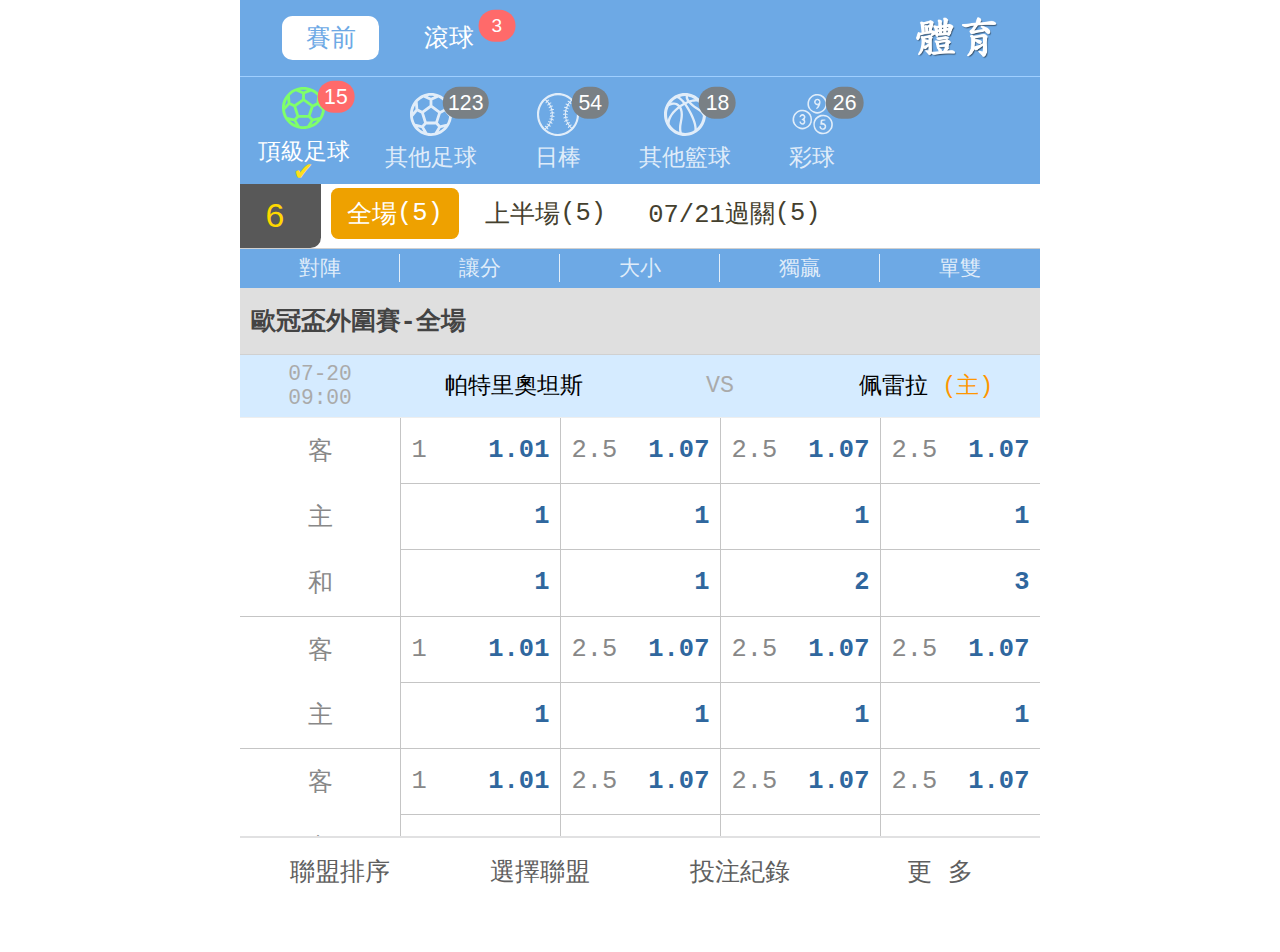
==== commit 7eab966a: "edit table" ====
--- a/index.html
+++ b/index.html
@@ -25,13 +25,10 @@
         <link href="nice_select/css/nice-select.css" rel="stylesheet" type="text/css">
         <link href="pushy/css/pushy.css" rel="stylesheet" type="text/css">
         <link href="font-awesome-4.7.0/css/font-awesome.min.css" rel="stylesheet" type="text/css">
-
-        <!-- <link rel="stylesheet" type="text/css" href="templates/css/index2.css?c=116"> -->
         <link rel="stylesheet" type="text/css" href="templates/css/index.css?c=116">
 
         <script src="assets/global/plugins/jquery.min.js" type="text/javascript"></script>
         <script src="templates/js/jquery.cookie.js" type="text/javascript"></script>
-
         <!--<link rel="shortcut icon" href=""/>-->
 
 
@@ -45,14 +42,12 @@
                             <div class="btn game-before active" onclick="events_type_btn_click(this, 1);">賽前</div>
                             <div class="btn game-now" onclick="events_type_btn_click(this, 2);">
                                 滾球
-                                <div id="events-type-2-game-count" class="game-count">2</div>
+                                <div id="events-type-2-game-count" class="game-count">3</div>
                             </div>
                         </div>
                     </div>
                     <div class="header-center txt"></div>
-                    <div class="header-right flex">
-                        <img class="logo" src="templates/images/jsh-logo.png?c=2">
-                    </div>
+                    <div class="header-right flex"><img class="logo" src="templates/images/jsh-logo.png?c=2"></div>
                 </div>
             </div>
 
@@ -65,36 +60,90 @@
                             <div class="gc-menu-list" id="gc-menu-list">
                                 <!--slot=1-->
 
-                                <div class="item active" onclick="gc_menu_item_click(this, '14');">
-                                    <div class="icon">
-                                        <img src="templates/images/top_menu_soccer.svg">
-                                        <div class="game-count">21</div>
-                                    </div>
-                                    <div class="txt">頂級足球</div>
-                                </div>
-
-                                <div class="item" onclick="gc_menu_item_click(this, '13');">
-                                    <div class="icon">
-                                        <img src="templates/images/top_menu_soccer.svg">
-                                        <div class="game-count">135</div>
-                                    </div>
-                                    <div class="txt">其他足球</div>
-                                </div>
-
-
-                                <div class="item hidden" onclick="gc_menu_item_click(this, '4');">
+                                <div class="item hidden" onclick="gc_menu_item_click(this, '1');">
                                     <div class="icon">
                                         <img src="templates/images/top_menu_baseball.svg">
                                         <div class="game-count">0</div>
                                     </div>
+                                    <div class="txt">美棒</div>
+                                </div>
+
+                                <div class="item active" onclick="gc_menu_item_click(this, '14');">
+                                    <div class="icon">
+                                        <img src="templates/images/top_menu_soccer.svg">
+                                        <div class="game-count">15</div>
+                                    </div>
+                                    <div class="txt">頂級足球</div>
+                                </div>
+
+                                <div class="item" onclick="gc_menu_item_click(this, '13');">
+                                    <div class="icon">
+                                        <img src="templates/images/top_menu_soccer.svg">
+                                        <div class="game-count">123</div>
+                                    </div>
+                                    <div class="txt">其他足球</div>
+                                </div>
+
+                                <div class="item hidden" onclick="gc_menu_item_click(this, '3');">
+                                    <div class="icon">
+                                        <img src="templates/images/top_menu_baseball.svg">
+                                        <div class="game-count">0</div>
+                                    </div>
+                                    <div class="txt">中華職棒</div>
+                                </div>
+
+                                <div class="item" onclick="gc_menu_item_click(this, '4');">
+                                    <div class="icon">
+                                        <img src="templates/images/top_menu_baseball.svg">
+                                        <div class="game-count">54</div>
+                                    </div>
                                     <div class="txt">日棒</div>
                                 </div>
 
+                                <div class="item hidden" onclick="gc_menu_item_click(this, '5');">
+                                    <div class="icon">
+                                        <img src="templates/images/top_menu_baseball.svg">
+                                        <div class="game-count">0</div>
+                                    </div>
+                                    <div class="txt">韓棒</div>
+                                </div>
+
+                                <div class="item hidden" onclick="gc_menu_item_click(this, '9');">
+                                    <div class="icon">
+                                        <img src="templates/images/top_menu_baseball.svg">
+                                        <div class="game-count">0</div>
+                                    </div>
+                                    <div class="txt">其他棒球</div>
+                                </div>
+
+                                <div class="item hidden" onclick="gc_menu_item_click(this, '6');">
+                                    <div class="icon">
+                                        <img src="templates/images/top_menu_hockey.svg">
+                                        <div class="game-count">0</div>
+                                    </div>
+                                    <div class="txt">冰球</div>
+                                </div>
+
+                                <div class="item hidden" onclick="gc_menu_item_click(this, '10');">
+                                    <div class="icon">
+                                        <img src="templates/images/top_menu_hockey.svg">
+                                        <div class="game-count">0</div>
+                                    </div>
+                                    <div class="txt">其他冰球</div>
+                                </div>
+
+                                <div class="item hidden" onclick="gc_menu_item_click(this, '7');">
+                                    <div class="icon">
+                                        <img src="templates/images/top_menu_basketball.svg">
+                                        <div class="game-count">0</div>
+                                    </div>
+                                    <div class="txt">籃球</div>
+                                </div>
 
                                 <div class="item" onclick="gc_menu_item_click(this, '11');">
                                     <div class="icon">
                                         <img src="templates/images/top_menu_basketball.svg">
-                                        <div class="game-count">24</div>
+                                        <div class="game-count">18</div>
                                     </div>
                                     <div class="txt">其他籃球</div>
                                 </div>
@@ -102,777 +151,1206 @@
                                 <div class="item" onclick="gc_menu_item_click(this, '2');">
                                     <div class="icon">
                                         <img src="templates/images/lottery.svg">
-                                        <div class="game-count">42</div>
+                                        <div class="game-count">26</div>
                                     </div>
                                     <div class="txt">彩球</div>
                                 </div>
 
+                                <div class="item hidden" onclick="gc_menu_item_click(this, '8');">
+                                    <div class="icon">
+                                        <img src="templates/images/gd-png.png">
+                                        <div class="game-count">0</div>
+                                    </div>
+                                    <div class="txt">賽馬/賽狗</div>
+                                </div>
+
+                                <div class="item hidden" onclick="gc_menu_item_click(this, '15');">
+                                    <div class="icon">
+                                        <img src="templates/images/top_menu_football.svg">
+                                        <div class="game-count">0</div>
+                                    </div>
+                                    <div class="txt">美式足球</div>
+                                </div>
+
+                                <div class="item hidden" onclick="gc_menu_item_click(this, '16');">
+                                    <div class="icon">
+                                        <img src="templates/images/">
+                                        <div class="game-count">0</div>
+                                    </div>
+                                    <div class="txt">電子競技</div>
+                                </div>
 
 
                             </div>
                         </div>
                         <div class="panel-v2">
                             <div class="events-reload-content">
-                                <div id="events-reload-second" class="events-reload-second">5</div>
+                                <div id="events-reload-second" class="events-reload-second">6</div>
                                 <div id="events-reload-icon" class="reload-icon fa fa-refresh"
                                     onclick="events_reload_all();"></div>
                             </div>
                             <div id="gtype-menu-list-area" class="gtype-menu-list-area">
-
+                                <!--slot=2-->
+                                <div id="1-gtype-menu-list" class="gtype-menu-list hidden">
+
+                                    <div class="item " onclick="show_events(this, '1', '1', '');">全場<div
+                                            class="game-count-outer">(<font class="game-count">0</font>)</div>
+                                    </div>
+
+                                    <div class="item " onclick="show_events(this, '1', '2', '');">上半場<div
+                                            class="game-count-outer">(<font class="game-count">0</font>)</div>
+                                    </div>
+
+                                    <div class="item " onclick="show_events(this, '1', '15', '');">搶首分<div
+                                            class="game-count-outer">(<font class="game-count">0</font>)</div>
+                                    </div>
+
+                                    <div class="item " onclick="show_events(this, '1', '16', '');">搶尾分<div
+                                            class="game-count-outer">(<font class="game-count">0</font>)</div>
+                                    </div>
+
+                                    <div class="item " onclick="show_events(this, '1', '17', '');">三局<div
+                                            class="game-count-outer">(<font class="game-count">0</font>)</div>
+                                    </div>
+
+                                    <div class="item " onclick="show_events(this, '1', '18', '');">七局<div
+                                            class="game-count-outer">(<font class="game-count">0</font>)</div>
+                                    </div>
+
+                                    <div class="item " onclick="show_events(this, '1', '21', '');">三項總和<div
+                                            class="game-count-outer">(<font class="game-count">0</font>)</div>
+                                    </div>
+
+                                    <div class="item " onclick="show_events(this, '1', '22', '');">主客隊總得分<div
+                                            class="game-count-outer">(<font class="game-count">0</font>)</div>
+                                    </div>
+
+                                </div>
                                 <!--slot=2-->
                                 <div id="14-gtype-menu-list" class="gtype-menu-list">
 
                                     <div class="item active" onclick="show_events(this, '14', '1', '');">全場<div
-                                            class="game-count-outer">(<font class="game-count">7</font>)</div>
+                                            class="game-count-outer">(<font class="game-count">5</font>)</div>
                                     </div>
 
                                     <div class="item" onclick="show_events(this, '14', '2', '');">上半場<div
-                                            class="game-count-outer">(<font class="game-count">7</font>)</div>
-                                    </div>
-
-                                    <div class="item" onclick="show_events(this, '14', '7', '2022-07-20');">07/20過關<div
-                                            class="game-count-outer">(<font class="game-count">7</font>)</div>
-                                    </div>
-
-                                </div>
+                                            class="game-count-outer">(<font class="game-count">5</font>)</div>
+                                    </div>
+
+                                    <div class="item" onclick="show_events(this, '14', '7', '2022-07-21');">07/21過關<div
+                                            class="game-count-outer">(<font class="game-count">5</font>)</div>
+                                    </div>
+
+                                </div>
+                                <!--slot=2-->
+                                <div id="13-gtype-menu-list" class="gtype-menu-list hidden">
+
+                                    <div class="item " onclick="show_events(this, '13', '1', '');">全場<div
+                                            class="game-count-outer">(<font class="game-count">41</font>)</div>
+                                    </div>
+
+                                    <div class="item " onclick="show_events(this, '13', '2', '');">上半場<div
+                                            class="game-count-outer">(<font class="game-count">41</font>)</div>
+                                    </div>
+
+                                    <div class="item " onclick="show_events(this, '13', '7', '2022-07-21');">07/21過關<div
+                                            class="game-count-outer">(<font class="game-count">41</font>)</div>
+                                    </div>
+
+                                </div>
+                                <!--slot=2-->
+                                <div id="3-gtype-menu-list" class="gtype-menu-list hidden">
+
+                                    <div class="item " onclick="show_events(this, '3', '1', '');">全場<div
+                                            class="game-count-outer">(<font class="game-count">0</font>)</div>
+                                    </div>
+
+                                    <div class="item " onclick="show_events(this, '3', '2', '');">上半場<div
+                                            class="game-count-outer">(<font class="game-count">0</font>)</div>
+                                    </div>
+
+                                    <div class="item " onclick="show_events(this, '3', '17', '');">三局<div
+                                            class="game-count-outer">(<font class="game-count">0</font>)</div>
+                                    </div>
+
+                                    <div class="item " onclick="show_events(this, '3', '18', '');">七局<div
+                                            class="game-count-outer">(<font class="game-count">0</font>)</div>
+                                    </div>
+
+                                </div>
+                                <!--slot=2-->
+                                <div id="4-gtype-menu-list" class="gtype-menu-list hidden">
+
+                                    <div class="item " onclick="show_events(this, '4', '1', '');">全場<div
+                                            class="game-count-outer">(<font class="game-count">6</font>)</div>
+                                    </div>
+
+                                    <div class="item " onclick="show_events(this, '4', '2', '');">上半場<div
+                                            class="game-count-outer">(<font class="game-count">6</font>)</div>
+                                    </div>
+
+                                    <div class="item " onclick="show_events(this, '4', '15', '');">搶首分<div
+                                            class="game-count-outer">(<font class="game-count">6</font>)</div>
+                                    </div>
+
+                                    <div class="item " onclick="show_events(this, '4', '16', '');">搶尾分<div
+                                            class="game-count-outer">(<font class="game-count">6</font>)</div>
+                                    </div>
+
+                                    <div class="item " onclick="show_events(this, '4', '17', '');">三局<div
+                                            class="game-count-outer">(<font class="game-count">6</font>)</div>
+                                    </div>
+
+                                    <div class="item " onclick="show_events(this, '4', '18', '');">七局<div
+                                            class="game-count-outer">(<font class="game-count">6</font>)</div>
+                                    </div>
+
+                                    <div class="item " onclick="show_events(this, '4', '21', '');">三項總和<div
+                                            class="game-count-outer">(<font class="game-count">0</font>)</div>
+                                    </div>
+
+                                    <div class="item " onclick="show_events(this, '4', '22', '');">主客隊總得分<div
+                                            class="game-count-outer">(<font class="game-count">12</font>)</div>
+                                    </div>
+
+                                    <div class="item " onclick="show_events(this, '4', '7', '2022-07-21');">07/21過關<div
+                                            class="game-count-outer">(<font class="game-count">6</font>)</div>
+                                    </div>
+
+                                </div>
+                                <!--slot=2-->
+                                <div id="5-gtype-menu-list" class="gtype-menu-list hidden">
+
+                                    <div class="item " onclick="show_events(this, '5', '1', '');">全場<div
+                                            class="game-count-outer">(<font class="game-count">0</font>)</div>
+                                    </div>
+
+                                    <div class="item " onclick="show_events(this, '5', '2', '');">上半場<div
+                                            class="game-count-outer">(<font class="game-count">0</font>)</div>
+                                    </div>
+
+                                    <div class="item " onclick="show_events(this, '5', '15', '');">搶首分<div
+                                            class="game-count-outer">(<font class="game-count">0</font>)</div>
+                                    </div>
+
+                                    <div class="item " onclick="show_events(this, '5', '16', '');">搶尾分<div
+                                            class="game-count-outer">(<font class="game-count">0</font>)</div>
+                                    </div>
+
+                                    <div class="item " onclick="show_events(this, '5', '17', '');">三局<div
+                                            class="game-count-outer">(<font class="game-count">0</font>)</div>
+                                    </div>
+
+                                    <div class="item " onclick="show_events(this, '5', '18', '');">七局<div
+                                            class="game-count-outer">(<font class="game-count">0</font>)</div>
+                                    </div>
+
+                                    <div class="item " onclick="show_events(this, '5', '22', '');">主客隊總得分<div
+                                            class="game-count-outer">(<font class="game-count">0</font>)</div>
+                                    </div>
+
+                                </div>
+                                <!--slot=2-->
+                                <div id="9-gtype-menu-list" class="gtype-menu-list hidden">
+
+                                    <div class="item " onclick="show_events(this, '9', '1', '');">全場<div
+                                            class="game-count-outer">(<font class="game-count">0</font>)</div>
+                                    </div>
+
+                                    <div class="item " onclick="show_events(this, '9', '2', '');">上半場<div
+                                            class="game-count-outer">(<font class="game-count">0</font>)</div>
+                                    </div>
+
+                                </div>
+                                <!--slot=2-->
+                                <div id="6-gtype-menu-list" class="gtype-menu-list hidden">
+
+                                    <div class="item " onclick="show_events(this, '6', '1', '');">全場<div
+                                            class="game-count-outer">(<font class="game-count">0</font>)</div>
+                                    </div>
+
+                                    <div class="item " onclick="show_events(this, '6', '8', '');">第一節<div
+                                            class="game-count-outer">(<font class="game-count">0</font>)</div>
+                                    </div>
+
+                                </div>
+                                <!--slot=2-->
+                                <div id="10-gtype-menu-list" class="gtype-menu-list hidden">
+
+                                    <div class="item " onclick="show_events(this, '10', '1', '');">全場<div
+                                            class="game-count-outer">(<font class="game-count">0</font>)</div>
+                                    </div>
+
+                                    <div class="item " onclick="show_events(this, '10', '8', '');">第一節<div
+                                            class="game-count-outer">(<font class="game-count">0</font>)</div>
+                                    </div>
+
+                                </div>
+                                <!--slot=2-->
+                                <div id="7-gtype-menu-list" class="gtype-menu-list hidden">
+
+                                    <div class="item " onclick="show_events(this, '7', '1', '');">全場<div
+                                            class="game-count-outer">(<font class="game-count">0</font>)</div>
+                                    </div>
+
+                                    <div class="item " onclick="show_events(this, '7', '2', '');">上半場<div
+                                            class="game-count-outer">(<font class="game-count">0</font>)</div>
+                                    </div>
+
+                                    <div class="item " onclick="show_events(this, '7', '3', '');">下半場<div
+                                            class="game-count-outer">(<font class="game-count">0</font>)</div>
+                                    </div>
+
+                                    <div class="item " onclick="show_events(this, '7', '8', '');">第一節<div
+                                            class="game-count-outer">(<font class="game-count">0</font>)</div>
+                                    </div>
+
+                                    <div class="item " onclick="show_events(this, '7', '9', '');">第二節<div
+                                            class="game-count-outer">(<font class="game-count">0</font>)</div>
+                                    </div>
+
+                                    <div class="item " onclick="show_events(this, '7', '10', '');">第三節<div
+                                            class="game-count-outer">(<font class="game-count">0</font>)</div>
+                                    </div>
+
+                                    <div class="item " onclick="show_events(this, '7', '11', '');">第四節<div
+                                            class="game-count-outer">(<font class="game-count">0</font>)</div>
+                                    </div>
+
+                                    <div class="item " onclick="show_events(this, '7', '22', '');">主客隊總得分<div
+                                            class="game-count-outer">(<font class="game-count">0</font>)</div>
+                                    </div>
+
+                                </div>
+                                <!--slot=2-->
+                                <div id="11-gtype-menu-list" class="gtype-menu-list hidden">
+
+                                    <div class="item " onclick="show_events(this, '11', '1', '');">全場<div
+                                            class="game-count-outer">(<font class="game-count">9</font>)</div>
+                                    </div>
+
+                                    <div class="item " onclick="show_events(this, '11', '7', '2022-07-21');">07/21過關<div
+                                            class="game-count-outer">(<font class="game-count">9</font>)</div>
+                                    </div>
+
+                                </div>
+                                <!--slot=2-->
+                                <div id="2-gtype-menu-list" class="gtype-menu-list hidden">
+
+                                    <div class="item " onclick="show_events(this, '2', '1', '');">全場<div
+                                            class="game-count-outer">(<font class="game-count">14</font>)</div>
+                                    </div>
+
+                                    <div class="item " onclick="show_events(this, '2', '7', '2022-07-21');">07/21過關<div
+                                            class="game-count-outer">(<font class="game-count">12</font>)</div>
+                                    </div>
+
+                                </div>
+                                <!--slot=2-->
+                                <div id="8-gtype-menu-list" class="gtype-menu-list hidden">
+
+                                    <div class="item " onclick="show_events(this, '8', '1', '');">全場<div
+                                            class="game-count-outer">(<font class="game-count">0</font>)</div>
+                                    </div>
+
+                                </div>
+                                <!--slot=2-->
+                                <div id="15-gtype-menu-list" class="gtype-menu-list hidden">
+
+                                    <div class="item " onclick="show_events(this, '15', '1', '');">全場<div
+                                            class="game-count-outer">(<font class="game-count">0</font>)</div>
+                                    </div>
+
+                                    <div class="item " onclick="show_events(this, '15', '2', '');">上半場<div
+                                            class="game-count-outer">(<font class="game-count">0</font>)</div>
+                                    </div>
+
+                                </div>
+                                <!--slot=2-->
+                                <div id="16-gtype-menu-list" class="gtype-menu-list hidden">
+
+                                    <div class="item " onclick="show_events(this, '16', '1', '');">全場<div
+                                            class="game-count-outer">(<font class="game-count">0</font>)</div>
+                                    </div>
+
+                                    <div class="item " onclick="show_events(this, '16', '23', '');">單局<div
+                                            class="game-count-outer">(<font class="game-count">0</font>)</div>
+                                    </div>
+
+                                </div>
+
                             </div>
                         </div>
-
-                        <!-- jan 編輯 -->
-                        <table class="menu-list-2">
-                            <tr class="list-2">
-                                <td>對陣</td>
-                                <td>讓分</td>
-                                <td>大小</td>
-                                <td>獨贏</td>
-                                <td>單雙</td>
-                            </tr>
+                    </div>
+                    <!-- jan 編輯 -->
+                    <table class="menu-list-2">
+                        <tr class="list-2">
+                            <td>對陣</td>
+                            <td>讓分</td>
+                            <td>大小</td>
+                            <td>獨贏</td>
+                            <td>單雙</td>
+                        </tr>
+                    </table>
+
+
+                    <div id="events-div" class="events-div" style="height: 602px;">
+                        <!--slot=5-->
+                        <table class="events-table">
+                            <tbody>
+                                <tr class="league-name-tr">
+                                    <td colspan="100%">歐冠盃外圍賽-全場</td>
+                                </tr>
+
+
+                                <!-- ja 編輯 隊伍列 這裡開始-->
+                                <tr class="ranks-tr">
+                                    <td class="fixed-w">
+                                        <div class="left-flex">
+                                            <div class=" game-start-datetime">
+                                                07-20<br>09:00
+                                            </div>
+                                        </div>
+                                    </td>
+                                    <td colspan="4">
+                                        <div class="right-flex">
+                                            <div>
+                                                <div>帕特里奧坦斯</div>
+                                                <div class="rank-notes hidden"></div>
+                                            </div>
+                                            <div class="play-against">
+                                                VS
+                                            </div>
+                                            <div>
+                                                佩雷拉
+                                                <font class="master-txt">(主)</font>
+                                            </div>
+                                            <div class="rank-notes hidden"></div>
+                                        </div>
+                                    </td>
+                                </tr>
+
+                                <!-- ja 編輯 隊伍列 這裡結束-->
+                                <tr class="customer">
+                                    <td class="border-none border-top">客</td>
+                                    <td>
+                                        <div>
+                                            <span class="left-item">1</span>
+                                            <span class="right-item">1.01</span>
+                                        </div>
+                                    </td>
+                                    <td>
+                                        <div>
+                                            <span class="left-item">2.5</span>
+                                            <span class="right-item">1.07</span>
+                                        </div>
+                                    </td>
+                                    <td>
+                                        <div>
+                                            <span class="left-item">2.5</span>
+                                            <span class="right-item">1.07</span>
+                                        </div>
+                                    </td>
+                                    <td>
+                                        <div>
+                                            <span class="left-item">2.5</span>
+                                            <span class="right-item">1.07</span>
+                                        </div>
+                                    </td>
+                                </tr>
+                                <tr class="master">
+                                    <td class="border-none">主</td>
+                                    <td>1</td>
+                                    <td>1</td>
+                                    <td>1</td>
+                                    <td>1</td>
+                                </tr>
+                                <tr class="draw">
+                                    <td class="border-none border-bottom">和</td>
+                                    <td>1</td>
+                                    <td>1</td>
+                                    <td>2</td>
+                                    <td>3</td>
+                                </tr>
+
+                                <tr class="customer">
+                                    <td class="border-none">客</td>
+                                    <td>
+                                        <div>
+                                            <span class="left-item">1</span>
+                                            <span class="right-item">1.01</span>
+                                        </div>
+                                    </td>
+                                    <td>
+                                        <div>
+                                            <span class="left-item">2.5</span>
+                                            <span class="right-item">1.07</span>
+                                        </div>
+                                    </td>
+                                    <td>
+                                        <div>
+                                            <span class="left-item">2.5</span>
+                                            <span class="right-item">1.07</span>
+                                        </div>
+                                    </td>
+                                    <td>
+                                        <div>
+                                            <span class="left-item">2.5</span>
+                                            <span class="right-item">1.07</span>
+                                        </div>
+                                    </td>
+                                </tr>
+                                <tr class="master">
+                                    <td class="border-none border-bottom">主</td>
+                                    <td>1</td>
+                                    <td>1</td>
+                                    <td>1</td>
+                                    <td>1</td>
+                                </tr>
+                                <tr class="customer ">
+                                    <td class="border-none">客</td>
+                                    <td>
+                                        <div>
+                                            <span class="left-item">1</span>
+                                            <span class="right-item">1.01</span>
+                                        </div>
+                                    </td>
+                                    <td>
+                                        <div>
+                                            <span class="left-item">2.5</span>
+                                            <span class="right-item">1.07</span>
+                                        </div>
+                                    </td>
+                                    <td>
+                                        <div>
+                                            <span class="left-item">2.5</span>
+                                            <span class="right-item">1.07</span>
+                                        </div>
+                                    </td>
+                                    <td>
+                                        <div>
+                                            <span class="left-item">2.5</span>
+                                            <span class="right-item">1.07</span>
+                                        </div>
+                                    </td>
+                                </tr>
+                                <tr class="master">
+                                    <td class="border-none border-bottom">主</td>
+                                    <td>1</td>
+                                    <td>1</td>
+                                    <td>1</td>
+                                    <td>1</td>
+                                </tr>
+                                <tr class="customer">
+                                    <td class="border-none ">客</td>
+                                    <td>
+                                        <div>
+                                            <span class="left-item">1</span>
+                                            <span class="right-item">1.01</span>
+                                        </div>
+                                    </td>
+                                    <td>
+                                        <div>
+                                            <span class="left-item">2.5</span>
+                                            <span class="right-item">1.07</span>
+                                        </div>
+                                    </td>
+                                    <td>
+                                        <div>
+                                            <span class="left-item">2.5</span>
+                                            <span class="right-item">1.07</span>
+                                        </div>
+                                    </td>
+                                    <td>
+                                        <div>
+                                            <span class="left-item">2.5</span>
+                                            <span class="right-item">1.07</span>
+                                        </div>
+                                    </td>
+                                </tr>
+                                <tr class="master">
+                                    <td class="border-none border-bottom">主</td>
+                                    <td>1</td>
+                                    <td>1</td>
+                                    <td>1</td>
+                                    <td>1</td>
+                                </tr>
+
+                                <tr class="ranks-tr">
+                                    <td class="fixed-w">
+                                        <div class="left-flex">
+                                            <div class=" game-start-datetime">
+                                                07-20<br>09:00
+                                            </div>
+                                        </div>
+                                    </td>
+
+                                    <td colspan="4">
+                                        <div class="right-flex">
+                                            <div>
+                                                <div>布拉迪斯拉發</div>
+                                                <div class="rank-notes hidden"></div>
+                                            </div>
+                                            <div class="play-against">
+                                                VS
+                                            </div>
+                                            <div>
+                                                費倫茨瓦羅斯
+                                                <font class="master-txt">(主)</font>
+                                            </div>
+                                            <div class="rank-notes hidden"></div>
+                                        </div>
+                                    </td>
+                                </tr>
+                                <tr class="customer">
+                                    <td class="border-none">主</td>
+                                    <td>
+                                        <div>
+                                            <span class="left-item">1</span>
+                                            <span class="right-item">1.01</span>
+                                        </div>
+                                    </td>
+                                    <td>
+                                        <div>
+                                            <span class="left-item">2.5</span>
+                                            <span class="right-item">1.07</span>
+                                        </div>
+                                    </td>
+                                    <td>
+                                        <div>
+                                            <span class="left-item">2.5</span>
+                                            <span class="right-item">1.07</span>
+                                        </div>
+                                    </td>
+                                    <td>
+                                        <div>
+                                            <span class="left-item">2.5</span>
+                                            <span class="right-item">1.07</span>
+                                        </div>
+                                    </td>
+                                </tr>
+                                <tr class="master">
+                                    <td class="border-none">客</td>
+                                    <td>1</td>
+                                    <td>1</td>
+                                    <td>1</td>
+                                    <td>1</td>
+                                </tr>
+                                <tr class="draw">
+                                    <td class="border-none border-bottom">和</td>
+                                    <td>1</td>
+                                    <td>1</td>
+                                    <td>2</td>
+                                    <td>3</td>
+                                </tr>
+
+                                <tr class="customer">
+                                    <td class="border-none">主</td>
+                                    <td>
+                                        <div>
+                                            <span class="left-item">1</span>
+                                            <span class="right-item">1.01</span>
+                                        </div>
+                                    </td>
+                                    <td>
+                                        <div>
+                                            <span class="left-item">2.5</span>
+                                            <span class="right-item">1.07</span>
+                                        </div>
+                                    </td>
+                                    <td>
+                                        <div>
+                                            <span class="left-item">2.5</span>
+                                            <span class="right-item">1.07</span>
+                                        </div>
+                                    </td>
+                                    <td>
+                                        <div>
+                                            <span class="left-item">2.5</span>
+                                            <span class="right-item">1.07</span>
+                                        </div>
+                                    </td>
+                                </tr>
+                                <tr class="master">
+                                    <td class="border-none border-bottom">客</td>
+                                    <td>1</td>
+                                    <td>1</td>
+                                    <td>1</td>
+                                    <td>1</td>
+                                </tr>
+                                <tr class="customer ">
+                                    <td class="border-none">主</td>
+                                    <td>
+                                        <div>
+                                            <span class="left-item">1</span>
+                                            <span class="right-item">1.01</span>
+                                        </div>
+                                    </td>
+                                    <td>
+                                        <div>
+                                            <span class="left-item">2.5</span>
+                                            <span class="right-item">1.07</span>
+                                        </div>
+                                    </td>
+                                    <td>
+                                        <div>
+                                            <span class="left-item">2.5</span>
+                                            <span class="right-item">1.07</span>
+                                        </div>
+                                    </td>
+                                    <td>
+                                        <div>
+                                            <span class="left-item">2.5</span>
+                                            <span class="right-item">1.07</span>
+                                        </div>
+                                    </td>
+                                </tr>
+                                <tr class="master">
+                                    <td class="border-none border-bottom">客</td>
+                                    <td>1</td>
+                                    <td>1</td>
+                                    <td>1</td>
+                                    <td>1</td>
+                                </tr>
+                                <tr class="customer">
+                                    <td class="border-none ">主</td>
+                                    <td>
+                                        <div>
+                                            <span class="left-item">1</span>
+                                            <span class="right-item">1.01</span>
+                                        </div>
+                                    </td>
+                                    <td>
+                                        <div>
+                                            <span class="left-item">2.5</span>
+                                            <span class="right-item">1.07</span>
+                                        </div>
+                                    </td>
+                                    <td>
+                                        <div>
+                                            <span class="left-item">2.5</span>
+                                            <span class="right-item">1.07</span>
+                                        </div>
+                                    </td>
+                                    <td>
+                                        <div>
+                                            <span class="left-item">2.5</span>
+                                            <span class="right-item">1.07</span>
+                                        </div>
+                                    </td>
+                                </tr>
+                                <tr class="master">
+                                    <td class="border-none border-bottom">客</td>
+                                    <td>1</td>
+                                    <td>1</td>
+                                    <td>1</td>
+                                    <td>1</td>
+                                </tr>
+
+
+
+                                <tr class="ranks-tr">
+                                    <td class="fixed-w">
+                                        <div class="left-flex">
+                                            <div class=" game-start-datetime">
+                                                07-20<br>09:00
+                                            </div>
+                                        </div>
+                                    </td>
+
+                                    <td colspan="4">
+                                        <div class="right-flex">
+                                            <div>
+                                                <div>費內巴切</div>
+                                                <div class="rank-notes hidden"></div>
+                                            </div>
+                                            <div class="play-against">
+                                                VS
+                                            </div>
+                                            <div>
+                                                基輔迪納摩
+                                                <font class="master-txt">(主)</font>
+                                            </div>
+                                            <div class="rank-notes hidden"></div>
+                                        </div>
+                                    </td>
+                                </tr>
+                                <tr class="customer">
+                                    <td class="border-none">主</td>
+                                    <td>
+                                        <div>
+                                            <span class="left-item">1</span>
+                                            <span class="right-item">1.01</span>
+                                        </div>
+                                    </td>
+                                    <td>
+                                        <div>
+                                            <span class="left-item">2.5</span>
+                                            <span class="right-item">1.07</span>
+                                        </div>
+                                    </td>
+                                    <td>
+                                        <div>
+                                            <span class="left-item">2.5</span>
+                                            <span class="right-item">1.07</span>
+                                        </div>
+                                    </td>
+                                    <td>
+                                        <div>
+                                            <span class="left-item">2.5</span>
+                                            <span class="right-item">1.07</span>
+                                        </div>
+                                    </td>
+                                </tr>
+                                <tr class="master">
+                                    <td class="border-none">客</td>
+                                    <td>1</td>
+                                    <td>1</td>
+                                    <td>1</td>
+                                    <td>1</td>
+                                </tr>
+                                <tr class="draw">
+                                    <td class="border-none border-bottom">和</td>
+                                    <td>1</td>
+                                    <td>1</td>
+                                    <td>2</td>
+                                    <td>3</td>
+                                </tr>
+
+                                <tr class="customer">
+                                    <td class="border-none">主</td>
+                                    <td>
+                                        <div>
+                                            <span class="left-item">1</span>
+                                            <span class="right-item">1.01</span>
+                                        </div>
+                                    </td>
+                                    <td>
+                                        <div>
+                                            <span class="left-item">2.5</span>
+                                            <span class="right-item">1.07</span>
+                                        </div>
+                                    </td>
+                                    <td>
+                                        <div>
+                                            <span class="left-item">2.5</span>
+                                            <span class="right-item">1.07</span>
+                                        </div>
+                                    </td>
+                                    <td>
+                                        <div>
+                                            <span class="left-item">2.5</span>
+                                            <span class="right-item">1.07</span>
+                                        </div>
+                                    </td>
+                                </tr>
+                                <tr class="master">
+                                    <td class="border-none border-bottom">客</td>
+                                    <td>1</td>
+                                    <td>1</td>
+                                    <td>1</td>
+                                    <td>1</td>
+                                </tr>
+                                <tr class="customer ">
+                                    <td class="border-none">主</td>
+                                    <td>
+                                        <div>
+                                            <span class="left-item">1</span>
+                                            <span class="right-item">1.01</span>
+                                        </div>
+                                    </td>
+                                    <td>
+                                        <div>
+                                            <span class="left-item">2.5</span>
+                                            <span class="right-item">1.07</span>
+                                        </div>
+                                    </td>
+                                    <td>
+                                        <div>
+                                            <span class="left-item">2.5</span>
+                                            <span class="right-item">1.07</span>
+                                        </div>
+                                    </td>
+                                    <td>
+                                        <div>
+                                            <span class="left-item">2.5</span>
+                                            <span class="right-item">1.07</span>
+                                        </div>
+                                    </td>
+                                </tr>
+                                <tr class="master">
+                                    <td class="border-none border-bottom">客</td>
+                                    <td>1</td>
+                                    <td>1</td>
+                                    <td>1</td>
+                                    <td>1</td>
+                                </tr>
+                                <tr class="customer">
+                                    <td class="border-none ">主</td>
+                                    <td>
+                                        <div>
+                                            <span class="left-item">1</span>
+                                            <span class="right-item">1.01</span>
+                                        </div>
+                                    </td>
+                                    <td>
+                                        <div>
+                                            <span class="left-item">2.5</span>
+                                            <span class="right-item">1.07</span>
+                                        </div>
+                                    </td>
+                                    <td>
+                                        <div>
+                                            <span class="left-item">2.5</span>
+                                            <span class="right-item">1.07</span>
+                                        </div>
+                                    </td>
+                                    <td>
+                                        <div>
+                                            <span class="left-item">2.5</span>
+                                            <span class="right-item">1.07</span>
+                                        </div>
+                                    </td>
+                                </tr>
+                                <tr class="master">
+                                    <td class="border-none border-bottom">客</td>
+                                    <td>1</td>
+                                    <td>1</td>
+                                    <td>1</td>
+                                    <td>1</td>
+                                </tr>
+
+
+                                <tr class="ranks-tr">
+                                    <td class="fixed-w">
+                                        <div class="left-flex">
+                                            <div class=" game-start-datetime">
+                                                07-20<br>09:00
+                                            </div>
+                                        </div>
+                                    </td>
+
+                                    <td colspan="4">
+                                        <div class="right-flex">
+                                            <div>
+                                                <div>舒列夫</div>
+                                                <div class="rank-notes hidden"></div>
+                                            </div>
+                                            <div class="play-against">
+                                                VS
+                                            </div>
+                                            <div>
+                                                馬里博爾
+                                                <font class="master-txt">(主)</font>
+                                            </div>
+                                            <div class="rank-notes hidden"></div>
+                                        </div>
+                                    </td>
+                                </tr>
+
+                                <tr class="customer">
+                                    <td class="border-none">主</td>
+                                    <td>
+                                        <div>
+                                            <span class="left-item">1</span>
+                                            <span class="right-item">1.01</span>
+                                        </div>
+                                    </td>
+                                    <td>
+                                        <div>
+                                            <span class="left-item">2.5</span>
+                                            <span class="right-item">1.07</span>
+                                        </div>
+                                    </td>
+                                    <td>
+                                        <div>
+                                            <span class="left-item">2.5</span>
+                                            <span class="right-item">1.07</span>
+                                        </div>
+                                    </td>
+                                    <td>
+                                        <div>
+                                            <span class="left-item">2.5</span>
+                                            <span class="right-item">1.07</span>
+                                        </div>
+                                    </td>
+                                </tr>
+                                <tr class="master">
+                                    <td class="border-none">客</td>
+                                    <td>1</td>
+                                    <td>1</td>
+                                    <td>1</td>
+                                    <td>1</td>
+                                </tr>
+                                <tr class="draw">
+                                    <td class="border-none border-bottom">和</td>
+                                    <td>1</td>
+                                    <td>1</td>
+                                    <td>2</td>
+                                    <td>3</td>
+                                </tr>
+
+                                <tr class="customer">
+                                    <td class="border-none">主</td>
+                                    <td>
+                                        <div>
+                                            <span class="left-item">1</span>
+                                            <span class="right-item">1.01</span>
+                                        </div>
+                                    </td>
+                                    <td>
+                                        <div>
+                                            <span class="left-item">2.5</span>
+                                            <span class="right-item">1.07</span>
+                                        </div>
+                                    </td>
+                                    <td>
+                                        <div>
+                                            <span class="left-item">2.5</span>
+                                            <span class="right-item">1.07</span>
+                                        </div>
+                                    </td>
+                                    <td>
+                                        <div>
+                                            <span class="left-item">2.5</span>
+                                            <span class="right-item">1.07</span>
+                                        </div>
+                                    </td>
+                                </tr>
+                                <tr class="master">
+                                    <td class="border-none border-bottom">客</td>
+                                    <td>1</td>
+                                    <td>1</td>
+                                    <td>1</td>
+                                    <td>1</td>
+                                </tr>
+                                <tr class="customer ">
+                                    <td class="border-none">主</td>
+                                    <td>
+                                        <div>
+                                            <span class="left-item">1</span>
+                                            <span class="right-item">1.01</span>
+                                        </div>
+                                    </td>
+                                    <td>
+                                        <div>
+                                            <span class="left-item">2.5</span>
+                                            <span class="right-item">1.07</span>
+                                        </div>
+                                    </td>
+                                    <td>
+                                        <div>
+                                            <span class="left-item">2.5</span>
+                                            <span class="right-item">1.07</span>
+                                        </div>
+                                    </td>
+                                    <td>
+                                        <div>
+                                            <span class="left-item">2.5</span>
+                                            <span class="right-item">1.07</span>
+                                        </div>
+                                    </td>
+                                </tr>
+                                <tr class="master">
+                                    <td class="border-none border-bottom">客</td>
+                                    <td>1</td>
+                                    <td>1</td>
+                                    <td>1</td>
+                                    <td>1</td>
+                                </tr>
+                                <tr class="customer">
+                                    <td class="border-none ">主</td>
+                                    <td>
+                                        <div>
+                                            <span class="left-item">1</span>
+                                            <span class="right-item">1.01</span>
+                                        </div>
+                                    </td>
+                                    <td>
+                                        <div>
+                                            <span class="left-item">2.5</span>
+                                            <span class="right-item">1.07</span>
+                                        </div>
+                                    </td>
+                                    <td>
+                                        <div>
+                                            <span class="left-item">2.5</span>
+                                            <span class="right-item">1.07</span>
+                                        </div>
+                                    </td>
+                                    <td>
+                                        <div>
+                                            <span class="left-item">2.5</span>
+                                            <span class="right-item">1.07</span>
+                                        </div>
+                                    </td>
+                                </tr>
+                                <tr class="master">
+                                    <td class="border-none border-bottom">客</td>
+                                    <td>1</td>
+                                    <td>1</td>
+                                    <td>1</td>
+                                    <td>1</td>
+                                </tr>
+                            </tbody>
                         </table>
-
-                        <div id="events-div" class="events-div">
-                            <!--slot=5-->
-                            <table class="events-table" style="border-collapse: collapse;">
-                                <tbody>
-                                    <tr class="league-name-tr">
-                                        <td colspan="100%">歐冠盃外圍賽-全場</td>
-                                    </tr>
-
-                                    <!-- ja 編輯 隊伍列 這裡開始-->
-                                    <tr class="ranks-tr">
-                                        <td class="fixed-w" colspan="5">
-                                            <div class="content-flex">
-                                                <div class="left-flex">
-                                                    <div class=" game-start-datetime">
-                                                        07-20<br>09:00
-                                                    </div>
-                                                </div>
-                                                <div class="right-flex">
-                                                    <div>
-                                                        <div>帕特里奧坦斯</div>
-                                                        <div class="rank-notes hidden"></div>
-                                                    </div>
-                                                    <div class="play-against">
-                                                        VS
-                                                    </div>
-                                                    <div>佩雷拉<font class="master-txt">(主)</font>
-                                                    </div>
-                                                    <div class="rank-notes hidden"></div>
-                                                </div>
-                                            </div>
-                                        </td>
-                                    </tr>
-                                    <!-- ja 編輯 隊伍列 這裡結束-->
-
-                                    <!--ja 編輯 表格內容 這裡開始-->
-                                    <tr class="master">
-                                        <td class="border-none">主</td>
-                                        <td>
-                                            <div>
-                                                <span class="left-item">1</span>
-                                                <span class="right-item">1.01</span>
-                                            </div>
-                                        </td>
-                                        <td>
-                                            <div>
-                                                <span class="left-item">2.5</span>
-                                                <span class="right-item">1.07</span>
-                                            </div>
-                                        </td>
-                                        <td>
-                                            <div>
-                                                <span class="left-item">2.5</span>
-                                                <span class="right-item">1.07</span>
-                                            </div>
-                                        </td>
-                                        <td>
-                                            <div>
-                                                <span class="left-item">2.5</span>
-                                                <span class="right-item">1.07</span>
-                                            </div>
-                                        </td>
-                                    </tr>
-                                    <tr class="customer">
-                                        <td class="border-none">客</td>
-                                        <td>1</td>
-                                        <td>1</td>
-                                        <td>1</td>
-                                        <td>1</td>
-                                    </tr>
-                                    <tr class="draw">
-                                        <td class="border-none border-bottom">和</td>
-                                        <td>1</td>
-                                        <td>1</td>
-                                        <td>2</td>
-                                        <td>3</td>
-                                    </tr>
-
-                                    <tr class="master">
-                                        <td class="border-none">主</td>
-                                        <td>
-                                            <div>
-                                                <span class="left-item">1</span>
-                                                <span class="right-item">1.01</span>
-                                            </div>
-                                        </td>
-                                        <td>
-                                            <div>
-                                                <span class="left-item">2.5</span>
-                                                <span class="right-item">1.07</span>
-                                            </div>
-                                        </td>
-                                        <td>
-                                            <div>
-                                                <span class="left-item">2.5</span>
-                                                <span class="right-item">1.07</span>
-                                            </div>
-                                        </td>
-                                        <td>
-                                            <div>
-                                                <span class="left-item">2.5</span>
-                                                <span class="right-item">1.07</span>
-                                            </div>
-                                        </td>
-                                    </tr>
-                                    <tr class="customer">
-                                        <td class="border-none border-bottom">客</td>
-                                        <td>1</td>
-                                        <td>1</td>
-                                        <td>1</td>
-                                        <td>1</td>
-                                    </tr>
-                                    <tr class="master ">
-                                        <td class="border-none">主</td>
-                                        <td>
-                                            <div>
-                                                <span class="left-item">1</span>
-                                                <span class="right-item">1.01</span>
-                                            </div>
-                                        </td>
-                                        <td>
-                                            <div>
-                                                <span class="left-item">2.5</span>
-                                                <span class="right-item">1.07</span>
-                                            </div>
-                                        </td>
-                                        <td>
-                                            <div>
-                                                <span class="left-item">2.5</span>
-                                                <span class="right-item">1.07</span>
-                                            </div>
-                                        </td>
-                                        <td>
-                                            <div>
-                                                <span class="left-item">2.5</span>
-                                                <span class="right-item">1.07</span>
-                                            </div>
-                                        </td>
-                                    </tr>
-                                    <tr class="customer">
-                                        <td class="border-none border-bottom">客</td>
-                                        <td>1</td>
-                                        <td>1</td>
-                                        <td>1</td>
-                                        <td>1</td>
-                                    </tr>
-                                    <tr class="master">
-                                        <td class="border-none ">主</td>
-                                        <td>
-                                            <div>
-                                                <span class="left-item">1</span>
-                                                <span class="right-item">1.01</span>
-                                            </div>
-                                        </td>
-                                        <td>
-                                            <div>
-                                                <span class="left-item">2.5</span>
-                                                <span class="right-item">1.07</span>
-                                            </div>
-                                        </td>
-                                        <td>
-                                            <div>
-                                                <span class="left-item">2.5</span>
-                                                <span class="right-item">1.07</span>
-                                            </div>
-                                        </td>
-                                        <td>
-                                            <div>
-                                                <span class="left-item">2.5</span>
-                                                <span class="right-item">1.07</span>
-                                            </div>
-                                        </td>
-                                    </tr>
-                                    <tr class="customer">
-                                        <td class="border-none border-bottom">客</td>
-                                        <td>1</td>
-                                        <td>1</td>
-                                        <td>1</td>
-                                        <td>1</td>
-                                    </tr>
-
-                                    <tr class="league-name-tr">
-                                        <td colspan="100%">墨西哥超級聯賽-全場</td>
-                                    </tr>
-
-                                    <tr class="ranks-tr">
-                                        <td class="fixed-w" colspan="5">
-                                            <div class="content-flex">
-                                                <div class="left-flex">
-                                                    <div class=" game-start-datetime">
-                                                        07-20<br>09:00
-                                                    </div>
-                                                </div>
-                                                <div class="right-flex">
-                                                    <div>
-                                                        <div>帕特里奧坦斯</div>
-                                                        <!-- <div class="rank-notes hidden"></div> -->
-                                                    </div>
-                                                    <div class="play-against">
-                                                        VS
-                                                    </div>
-                                                    <div>佩雷拉<font class="master-txt">(主)</font>
-                                                    </div>
-                                                    <!-- <div class="rank-notes hidden"></div> -->
-                                                </div>
-                                            </div>
-                                        </td>
-                                    </tr>
-
-                                    <tr class="master">
-                                        <td class="border-none">主</td>
-                                        <td>
-                                            <div>
-                                                <span class="left-item">1</span>
-                                                <span class="right-item">1.01</span>
-                                            </div>
-                                        </td>
-                                        <td>
-                                            <div>
-                                                <span class="left-item">2.5</span>
-                                                <span class="right-item">1.07</span>
-                                            </div>
-                                        </td>
-                                        <td>
-                                            <div>
-                                                <span class="left-item">2.5</span>
-                                                <span class="right-item">1.07</span>
-                                            </div>
-                                        </td>
-                                        <td>
-                                            <div>
-                                                <span class="left-item">2.5</span>
-                                                <span class="right-item">1.07</span>
-                                            </div>
-                                        </td>
-                                    </tr>
-                                    <tr class="customer">
-                                        <td class="border-none">客</td>
-                                        <td>1</td>
-                                        <td>1</td>
-                                        <td>1</td>
-                                        <td>1</td>
-                                    </tr>
-                                    <tr class="draw">
-                                        <td class="border-none border-bottom">和</td>
-                                        <td>1</td>
-                                        <td>1</td>
-                                        <td>2</td>
-                                        <td>3</td>
-                                    </tr>
-
-                                    <tr class="master">
-                                        <td class="border-none">主</td>
-                                        <td>
-                                            <div>
-                                                <span class="left-item">1</span>
-                                                <span class="right-item">1.01</span>
-                                            </div>
-                                        </td>
-                                        <td>
-                                            <div>
-                                                <span class="left-item">2.5</span>
-                                                <span class="right-item">1.07</span>
-                                            </div>
-                                        </td>
-                                        <td>
-                                            <div>
-                                                <span class="left-item">2.5</span>
-                                                <span class="right-item">1.07</span>
-                                            </div>
-                                        </td>
-                                        <td>
-                                            <div>
-                                                <span class="left-item">2.5</span>
-                                                <span class="right-item">1.07</span>
-                                            </div>
-                                        </td>
-                                    </tr>
-                                    <tr class="customer">
-                                        <td class="border-none border-bottom">客</td>
-                                        <td>1</td>
-                                        <td>1</td>
-                                        <td>1</td>
-                                        <td>1</td>
-                                    </tr>
-                                    <tr class="master">
-                                        <td class="border-none">主</td>
-                                        <td>
-                                            <div>
-                                                <span class="left-item">1</span>
-                                                <span class="right-item">1.01</span>
-                                            </div>
-                                        </td>
-                                        <td>
-                                            <div>
-                                                <span class="left-item">2.5</span>
-                                                <span class="right-item">1.07</span>
-                                            </div>
-                                        </td>
-                                        <td>
-                                            <div>
-                                                <span class="left-item">2.5</span>
-                                                <span class="right-item">1.07</span>
-                                            </div>
-                                        </td>
-                                        <td>
-                                            <div>
-                                                <span class="left-item">2.5</span>
-                                                <span class="right-item">1.07</span>
-                                            </div>
-                                        </td>
-                                    </tr>
-                                    <tr class="customer">
-                                        <td class="border-none border-bottom">客</td>
-                                        <td>1</td>
-                                        <td>1</td>
-                                        <td>1</td>
-                                        <td>1</td>
-                                    </tr>
-                                    <tr class="master">
-                                        <td class="border-none">主</td>
-                                        <td>
-                                            <div>
-                                                <span class="left-item">1</span>
-                                                <span class="right-item">1.01</span>
-                                            </div>
-                                        </td>
-                                        <td>
-                                            <div>
-                                                <span class="left-item">2.5</span>
-                                                <span class="right-item">1.07</span>
-                                            </div>
-                                        </td>
-                                        <td>
-                                            <div>
-                                                <span class="left-item">2.5</span>
-                                                <span class="right-item">1.07</span>
-                                            </div>
-                                        </td>
-                                        <td>
-                                            <div>
-                                                <span class="left-item">2.5</span>
-                                                <span class="right-item">1.07</span>
-                                            </div>
-                                        </td>
-                                    </tr>
-                                    <tr class="customer">
-                                        <td class="border-none border-bottom">客</td>
-                                        <td>1</td>
-                                        <td>1</td>
-                                        <td>1</td>
-                                        <td>1</td>
-                                    </tr>
-
-                                    <tr class="league-name-tr">
-                                        <td colspan="100%">墨西哥超級聯賽-全場</td>
-                                    </tr>
-
-                                    <tr class="ranks-tr">
-                                        <td class="fixed-w" colspan="5">
-                                            <div class="content-flex">
-                                                <div class="left-flex">
-                                                    <div class=" game-start-datetime">
-                                                        07-20<br>09:00
-                                                    </div>
-                                                </div>
-                                                <div class="right-flex">
-                                                    <div>
-                                                        <div>帕特里奧坦斯</div>
-                                                        <!-- <div class="rank-notes hidden"></div> -->
-                                                    </div>
-                                                    <div class="play-against">
-                                                        VS
-                                                    </div>
-                                                    <div>佩雷拉<font class="master-txt">(主)</font>
-                                                    </div>
-                                                    <!-- <div class="rank-notes hidden"></div> -->
-                                                </div>
-                                            </div>
-                                        </td>
-                                    </tr>
-
-
-                                    <tr class="master">
-                                        <td class="border-none">主</td>
-                                        <td>
-                                            <div>
-                                                <span class="left-item">1</span>
-                                                <span class="right-item">1.01</span>
-                                            </div>
-                                        </td>
-                                        <td>
-                                            <div>
-                                                <span class="left-item">2.5</span>
-                                                <span class="right-item">1.07</span>
-                                            </div>
-                                        </td>
-                                        <td>
-                                            <div>
-                                                <span class="left-item">2.5</span>
-                                                <span class="right-item">1.07</span>
-                                            </div>
-                                        </td>
-                                        <td>
-                                            <div>
-                                                <span class="left-item">2.5</span>
-                                                <span class="right-item">1.07</span>
-                                            </div>
-                                        </td>
-                                    </tr>
-                                    <tr class="customer">
-                                        <td class="border-none">客</td>
-                                        <td>1</td>
-                                        <td>1</td>
-                                        <td>1</td>
-                                        <td>1</td>
-                                    </tr>
-                                    <tr class="draw">
-                                        <td class="border-none border-bottom">和</td>
-                                        <td>1</td>
-                                        <td>1</td>
-                                        <td>2</td>
-                                        <td>3</td>
-                                    </tr>
-
-                                    <tr class="master">
-                                        <td class="border-none">主</td>
-                                        <td>
-                                            <div>
-                                                <span class="left-item">1</span>
-                                                <span class="right-item">1.01</span>
-                                            </div>
-                                        </td>
-                                        <td>
-                                            <div>
-                                                <span class="left-item">2.5</span>
-                                                <span class="right-item">1.07</span>
-                                            </div>
-                                        </td>
-                                        <td>
-                                            <div>
-                                                <span class="left-item">2.5</span>
-                                                <span class="right-item">1.07</span>
-                                            </div>
-                                        </td>
-                                        <td>
-                                            <div>
-                                                <span class="left-item">2.5</span>
-                                                <span class="right-item">1.07</span>
-                                            </div>
-                                        </td>
-                                    </tr>
-                                    <tr class="customer">
-                                        <td class="border-none border-bottom">客</td>
-                                        <td>1</td>
-                                        <td>1</td>
-                                        <td>1</td>
-                                        <td>1</td>
-                                    </tr>
-                                    <tr class="master">
-                                        <td class="border-none">主</td>
-                                        <td>
-                                            <div>
-                                                <span class="left-item">1</span>
-                                                <span class="right-item">1.01</span>
-                                            </div>
-                                        </td>
-                                        <td>
-                                            <div>
-                                                <span class="left-item">2.5</span>
-                                                <span class="right-item">1.07</span>
-                                            </div>
-                                        </td>
-                                        <td>
-                                            <div>
-                                                <span class="left-item">2.5</span>
-                                                <span class="right-item">1.07</span>
-                                            </div>
-                                        </td>
-                                        <td>
-                                            <div>
-                                                <span class="left-item">2.5</span>
-                                                <span class="right-item">1.07</span>
-                                            </div>
-                                        </td>
-                                    </tr>
-                                    <tr class="customer">
-                                        <td class="border-none border-bottom">客</td>
-                                        <td>1</td>
-                                        <td>1</td>
-                                        <td>1</td>
-                                        <td>1</td>
-                                    </tr>
-                                    <tr class="master">
-                                        <td class="border-none">主</td>
-                                        <td>
-                                            <div>
-                                                <span class="left-item">1</span>
-                                                <span class="right-item">1.01</span>
-                                            </div>
-                                        </td>
-                                        <td>
-                                            <div>
-                                                <span class="left-item">2.5</span>
-                                                <span class="right-item">1.07</span>
-                                            </div>
-                                        </td>
-                                        <td>
-                                            <div>
-                                                <span class="left-item">2.5</span>
-                                                <span class="right-item">1.07</span>
-                                            </div>
-                                        </td>
-                                        <td>
-                                            <div>
-                                                <span class="left-item">2.5</span>
-                                                <span class="right-item">1.07</span>
-                                            </div>
-                                        </td>
-                                    </tr>
-                                    <tr class="customer">
-                                        <td class="border-none border-bottom">客</td>
-                                        <td>1</td>
-                                        <td>1</td>
-                                        <td>1</td>
-                                        <td>1</td>
-                                    </tr>
-
-                                    <tr class="league-name-tr">
-                                        <td colspan="100%">墨西哥超級聯賽-全場</td>
-                                    </tr>
-
-                                    <tr class="ranks-tr">
-                                        <td class="fixed-w" colspan="5">
-                                            <div class="content-flex">
-                                                <div class="left-flex">
-                                                    <div class=" game-start-datetime">
-                                                        07-20<br>09:00
-                                                    </div>
-                                                </div>
-                                                <div class="right-flex">
-                                                    <div>
-                                                        <div>帕特里奧坦斯</div>
-                                                        <!-- <div class="rank-notes hidden"></div> -->
-                                                    </div>
-                                                    <div class="play-against">
-                                                        VS
-                                                    </div>
-                                                    <div>佩雷拉<font class="master-txt">(主)</font>
-                                                    </div>
-                                                    <!-- <div class="rank-notes hidden"></div> -->
-                                                </div>
-                                            </div>
-                                        </td>
-                                    </tr>
-
-                                    <tr class="master">
-                                        <td class="border-none">主</td>
-                                        <td>
-                                            <div>
-                                                <span class="left-item">1</span>
-                                                <span class="right-item">1.01</span>
-                                            </div>
-                                        </td>
-                                        <td>
-                                            <div>
-                                                <span class="left-item">2.5</span>
-                                                <span class="right-item">1.07</span>
-                                            </div>
-                                        </td>
-                                        <td>
-                                            <div>
-                                                <span class="left-item">2.5</span>
-                                                <span class="right-item">1.07</span>
-                                            </div>
-                                        </td>
-                                        <td>
-                                            <div>
-                                                <span class="left-item">2.5</span>
-                                                <span class="right-item">1.07</span>
-                                            </div>
-                                        </td>
-                                    </tr>
-                                    <tr class="customer">
-                                        <td class="border-none">客</td>
-                                        <td>1</td>
-                                        <td>1</td>
-                                        <td>1</td>
-                                        <td>1</td>
-                                    </tr>
-                                    <tr class="draw">
-                                        <td class="border-none border-bottom">和</td>
-                                        <td>1</td>
-                                        <td>1</td>
-                                        <td>2</td>
-                                        <td>3</td>
-                                    </tr>
-
-                                    <tr class="master">
-                                        <td class="border-none">主</td>
-                                        <td>
-                                            <div>
-                                                <span class="left-item">1</span>
-                                                <span class="right-item">1.01</span>
-                                            </div>
-                                        </td>
-                                        <td>
-                                            <div>
-                                                <span class="left-item">2.5</span>
-                                                <span class="right-item">1.07</span>
-                                            </div>
-                                        </td>
-                                        <td>
-                                            <div>
-                                                <span class="left-item">2.5</span>
-                                                <span class="right-item">1.07</span>
-                                            </div>
-                                        </td>
-                                        <td>
-                                            <div>
-                                                <span class="left-item">2.5</span>
-                                                <span class="right-item">1.07</span>
-                                            </div>
-                                        </td>
-                                    </tr>
-                                    <tr class="customer">
-                                        <td class="border-none border-bottom">客</td>
-                                        <td>1</td>
-                                        <td>1</td>
-                                        <td>1</td>
-                                        <td>1</td>
-                                    </tr>
-                                    <tr class="master">
-                                        <td class="border-none">主</td>
-                                        <td>
-                                            <div>
-                                                <span class="left-item">1</span>
-                                                <span class="right-item">1.01</span>
-                                            </div>
-                                        </td>
-                                        <td>
-                                            <div>
-                                                <span class="left-item">2.5</span>
-                                                <span class="right-item">1.07</span>
-                                            </div>
-                                        </td>
-                                        <td>
-                                            <div>
-                                                <span class="left-item">2.5</span>
-                                                <span class="right-item">1.07</span>
-                                            </div>
-                                        </td>
-                                        <td>
-                                            <div>
-                                                <span class="left-item">2.5</span>
-                                                <span class="right-item">1.07</span>
-                                            </div>
-                                        </td>
-                                    </tr>
-                                    <tr class="customer">
-                                        <td class="border-none border-bottom">客</td>
-                                        <td>1</td>
-                                        <td>1</td>
-                                        <td>1</td>
-                                        <td>1</td>
-                                    </tr>
-                                    <tr class="master">
-                                        <td class="border-none">主</td>
-                                        <td>
-                                            <div>
-                                                <span class="left-item">1</span>
-                                                <span class="right-item">1.01</span>
-                                            </div>
-                                        </td>
-                                        <td>
-                                            <div>
-                                                <span class="left-item">2.5</span>
-                                                <span class="right-item">1.07</span>
-                                            </div>
-                                        </td>
-                                        <td>
-                                            <div>
-                                                <span class="left-item">2.5</span>
-                                                <span class="right-item">1.07</span>
-                                            </div>
-                                        </td>
-                                        <td>
-                                            <div>
-                                                <span class="left-item">2.5</span>
-                                                <span class="right-item">1.07</span>
-                                            </div>
-                                        </td>
-                                    </tr>
-                                    <tr class="customer">
-                                        <td class="border-none border-bottom">客</td>
-                                        <td>1</td>
-                                        <td>1</td>
-                                        <td>1</td>
-                                        <td>1</td>
-                                    </tr>
-                                    <!-- 這裡結束 -->
-
-
-                                </tbody>
-                            </table>
-                        </div>
-
                     </div>
-
+                    <div id="league-content-div" class="league-content-div"></div>
+                    <div id="betting-div-mask" class="betting-div-mask"></div>
+                    <div id="betting-div" class="betting-div"></div>
+                    <input type="hidden" id="game-category" value="14">
+                    <input type="hidden" id="game-type" value="1">
+                    <input type="hidden" id="billing-date" value="">
                 </div>
 
-                <div id="pushyOverlay1" class=""></div>
-
             </div>
-            <!-- BEGIN PAGE FIRST SCRIPTS -->
-            <!-- END PAGE FIRST SCRIPTS -->
-            <script src="templates/js/kang_ajax.js?c=303"></script>
-            <script src="templates//js/fastclick.js"></script>
-            <script src="layer/layer.js"></script>
-            <script src="nice_select/js/jquery.nice-select.min.js"></script>
-            <script src="pushy/js/pushy.js"></script>
-            <script src="templates/js/kang_common.js?c=105"></script>
-            <script src="templates/js/sty1_general1_all.js?c=25"></script>
-            <script src="templates/js/lang/tw.js?cache=100"></script>
-            <script src="templates/js/index/index.js?cache=3" type="text/javascript"></script>
+            <div id="footer-fixed-height" style="height: 106.891px;"></div>
+            <!--slot=0-->
+            <div id="footer">
+                <div class="btn">
+                    <i class="fa fa-random icon"
+                        onclick="event.stopPropagation();$('#footer .nice-select.events-sort-type-select').click();"></i>
+                    <select id="events-sort-type-select" class="events-sort-type-select"
+                        onchange="events_change_sort_type(this);" style="display:none;">
+                        <option value="1">聯盟排序</option>
+                        <option value="2">時間排序</option>
+                    </select>
+                    <div class="nice-select events-sort-type-select" tabindex="0"><span class="current">聯盟排序</span>
+                        <ul class="list">
+                            <li data-value="1" class="option selected">聯盟排序</li>
+                            <li data-value="2" class="option">時間排序</li>
+                        </ul>
+                    </div>
+                </div>
+                <div class="btn" onclick="req_events_league_select_content();">
+                    <i class="fa fa-shield icon"></i>
+                    <span>選擇聯盟</span>
+                </div>
+                <div class="btn hidden" id="wait-order-btn" onclick="display_cross_betting_div();">
+                    <div class="wait-order-num" id="wait-order-num">0</div>
+                    <span>點此投注</span>
+                </div>
+                <a class="btn" href="bet_record.php?type=1">
+                    <i class="fa fa-file-text-o icon"></i>
+                    <span>投注紀錄</span>
+                </a>
+                <div class="btn general-menu-btn menu-btn">
+                    <i class="fa fa-bars icon"></i>
+                    <span>更&nbsp;多</span>
+                </div>
+            </div>
+            <nav id="general-menu" class="pushy pushy-right" style="">
+                <div class="member-info">
+                    <ul>
+                        <li class="v1">
+                            <div class="cus-userid">2ATTTm1_ta3 / 測試會員</div>
+                            <a class="btn-announcement on" href="news.php"><img
+                                    src="templates/images/btn_announcement.svg"></a>
+                        </li>
+                        <li>
+                            [07/21]信用&nbsp;<span id="use-credit-21" class="use-credit-txt">0</span>&nbsp;
+                            [點數]&nbsp;<span id="tickets-credits" class="tickets-credits-txt">2841
+                            </span></li>
+                        <li>
+                            [07/22]信用&nbsp;<span id="use-credit-22" class="use-credit-txt">0</span>
+                        </li>
+                        <li>
+                            <select class="change-lang" onchange="change_lang(this.value);">
+                                <!--slot=2-->
+
+                                <option value="tw" selected="">繁體</option>
+
+                                <option value="cn">简体</option>
+
+                                <option value="en">ENG</option>
+
+
+                            </select>
+                        </li>
+                    </ul>
+                </div>
+                <div class="menu-list">
+                    <ul>
+
+                        <li class="hidden">
+                            <a class="item" href="transfer_quota.php?type=1">
+                                <div class="icon"><i class="fa fa-exchange"></i></div>
+                                <div class="txt">遊戲轉點</div>
+                            </a>
+                        </li>
+                        <li class="hidden">
+                            <a class="item" href="member_info.php">
+                                <div class="icon"><i class="fa fa-building"></i></div>
+                                <div class="txt">會員限紅</div>
+                            </a>
+                        </li>
+                        <li>
+                            <a class="item" href="features.php">
+                                <div class="icon"><i class="fa fa-gear"></i></div>
+                                <div class="txt">功能設定</div>
+                            </a>
+                        </li>
+                        <li>
+                            <a class="item" href="regulation.php">
+                                <div class="icon"><i class="fa fa-info-circle"></i></div>
+                                <div class="txt">規則條例</div>
+                            </a>
+                        </li>
+                        <li class="hidden">
+                            <a class="item" href="login_pass.php">
+                                <div class="icon"><i class="fa fa-lock"></i></div>
+                                <div class="txt">修改密碼</div>
+                            </a>
+                        </li>
+                        <li class="hidden">
+                            <a class="item" href="related_site.php">
+                                <div class="icon"><i class="fa fa-share-alt"></i></div>
+                                <div class="txt">相關網站</div>
+                            </a>
+                        </li>
+                        <li>
+                            <a class="item" href="check_sport_live_page.php" target="_blank">
+                                <div class="icon"><i class="fa fa-youtube-play"></i></div>
+                                <div class="txt">體育直播</div>
+                            </a>
+                        </li>
+                        <li>
+                            <a class="item" href="check_live_video_page.php" target="_blank">
+                                <div class="icon"><i class="fa fa-podcast"></i></div>
+                                <div class="txt">AV女優</div>
+                            </a>
+                        </li>
+                        <li>
+                            <a class="item" href="../index.php">
+                                <div class="icon"><i class="fa fa-television"></i></div>
+                                <div class="txt">切換電腦版</div>
+                            </a>
+                        </li>
+                        <li class="hidden">
+                            <a class="item" href="logout.php">
+                                <div class="icon"><i class="fa fa-sign-out"></i></div>
+                                <div class="txt">登出</div>
+                            </a>
+                        </li>
+                    </ul>
+                </div>
+            </nav>
+            <div id="pushyOverlay1"></div>
+
+        </div>
+        <!-- BEGIN PAGE FIRST SCRIPTS -->
+        <!-- END PAGE FIRST SCRIPTS -->
+        <script src="templates/js/kang_ajax.js?c=303"></script>
+        <script src="templates//js/fastclick.js"></script>
+        <script src="layer/layer.js"></script>
+        <script src="nice_select/js/jquery.nice-select.min.js"></script>
+        <script src="pushy/js/pushy.js"></script>
+        <script src="templates/js/kang_common.js?c=105"></script>
+        <script src="templates/js/sty1_general1_all.js?c=25"></script>
+        <script src="templates/js/lang/tw.js?cache=100"></script>
+        <script src="templates/js/index/index.js?cache=3" type="text/javascript"></script>
+
+
     </nolink>
     <div class="layui-layer-move"></div>
 </body>
--- a/templates/css/index.css
+++ b/templates/css/index.css
@@ -1,188 +1,3 @@
-/* edit */
-* {
-	margin: 0;
-	padding: 0;
-	box-sizing: border-box;
-	overflow-y: hidden;
-}
-
-#wrapper {
-	max-width: 800px;
-	margin: 0 auto;
-	position: relative;
-}
-
-body * {
-	font-size: .24rem;
-}
-
-#header {
-	background-color: #6da9e5;
-	position: sticky;
-	top: 0;
-	z-index: 10;
-	line-height: initial;
-}
-
-#header .panel-v1 {
-	padding: 0.15rem 0.2rem;
-	display: flex;
-	justify-content: space-between;
-	font-size: 0.23rem;
-
-}
-
-#header .panel-v1 .logo {
-	height: 0.4rem;
-	display: block;
-	margin: 0 auto;
-	margin-right: 0.2rem;
-}
-
-#header .panel-v1 .flex {
-	display: flex;
-	align-items: center;
-}
-
-#header .panel-v1 .events-type-area {
-	display: flex;
-	align-items: center;
-}
-
-#header .panel-v1 .events-type-area .btn {
-	padding: 0.05rem 0.22rem;
-	margin-left: 0.2rem;
-	color: #fff;
-	border-radius: 0.1rem;
-	cursor: pointer;
-	position: relative;
-}
-
-
-
-.menu-list-2 {
-	width: 100%;
-	background-color: #6da9e5;
-
-}
-
-.menu-list-2 .list-2 {
-	color: rgba(255, 255, 255, 0.8);
-
-}
-
-.menu-list-2 .list-2 td {
-	display: inline-block;
-	text-align: center;
-	border-right: 1px solid rgba(255, 255, 255, 0.8);
-	font-size: 0.2rem;
-	width: 20%;
-	margin: 0.05rem 0
-}
-
-.menu-list-2 .list-2 td:nth-child(5) {
-	border-right: none;
-}
-
-/* table style */
-.events-table .master td,
-.events-table .customer td,
-.events-table .draw td {
-	border: 1px solid rgb(197, 197, 197);
-	width: 20%;
-}
-
-/* table style */
-
-
-/* 卷軸樣式 */
-.events-area .events-div::-webkit-scrollbar-track {
-	-webkit-box-shadow: inset 0 0 6px rgba(0, 0, 0, 0.3);
-	background-color: #ffffff;
-}
-
-.events-area .events-div::-webkit-scrollbar {
-	width: 6px;
-	border-radius: 4px;
-	background-color: black;
-}
-
-.events-area .events-div::-webkit-scrollbar-thumb {
-	background-color: #a8a8a8;
-}
-
-/* 卷軸樣式 */
-
-/* table style */
-.events-table td {
-	font-size: 0.2rem;
-}
-
-.events-table .master td:nth-child(5),
-.events-table .customer td:nth-child(5),
-.events-table .draw td:nth-child(5) {
-	border-right: none;
-}
-
-.events-table .customer td,
-.events-table .draw td {
-	color: #30679e;
-	font-weight: bold;
-}
-
-.events-table .master td:nth-child(1),
-.events-table .customer td:nth-child(1),
-.events-table .draw td:nth-child(1) {
-	text-align: center;
-	font-size: 0.2rem;
-	color: #888;
-	font-weight: unset;
-}
-
-.events-table .left-item,
-.events-table .right-item {
-	display: inline-block;
-	font-size: 0.2rem;
-}
-
-.events-table .right-item {
-	color: #30679e;
-	font-weight: bold;
-}
-
-.events-table .master td>div {
-	display: flex;
-	justify-content: space-between;
-}
-
-.events-table .master .left-item {
-	color: #888
-}
-
-
-.events-table .master .border-none,
-.events-table .customer .border-none,
-.events-table .draw .border-none {
-	border: none;
-}
-
-.events-table .customer td,
-.events-table .draw td {
-	text-align: right;
-}
-
-.events-table .draw .border-bottom,
-.events-table .customer .border-bottom {
-	border-bottom: 1px solid rgb(197, 197, 197);
-}
-
-/* table style */
-
-
-
-
-
-/* ------------------------ */
 #main {
 	background-color: #eee;
 }
@@ -374,8 +189,6 @@
 	font-weight: bold;
 }
 
-
-
 .events-area .events-div .events-table .ranks-tr td {
 	background-color: #d5ebff;
 	color: #000;
@@ -389,11 +202,6 @@
 	font-size: .22rem;
 }
 
-.events-area .events-div .events-table .ranks-tr .content-flex {
-	display: flex;
-
-}
-
 .events-area .events-div .events-table .ranks-tr .fixed-w {
 	width: 44%;
 }
@@ -401,7 +209,6 @@
 .events-area .events-div .events-table .ranks-tr .left-flex {
 	display: flex;
 	align-items: center;
-	flex-grow: 1;
 }
 
 .events-area .events-div .events-table .game-start-datetime {
@@ -414,14 +221,9 @@
 	flex: 1;
 	display: flex;
 	align-items: center;
-	justify-content: flex-start;
+	justify-content: flex-end;
 	text-align: right;
-	/* margin-left: .1rem; */
-	flex-grow: 5;
-}
-
-.events-area .events-div .events-table .ranks-tr .right-flex>div {
-	margin: 0 0.2rem;
+	margin-left: .1rem;
 }
 
 .events-area .events-div .events-table .ranks-tr .play-against {
@@ -900,7 +702,7 @@
 
 
 .events-area .league-content-div {
-	font-family: arial, 微軟正黑體;
+	font-family: arial, å¾®è»Ÿæ­£é»‘é«”;
 }
 
 .events-area .league-content-div .league-title {
@@ -1002,4 +804,149 @@
 .events-sort-type-select ul.list .option:hover {
 	background-color: #519fdf !important;
 	color: #fff;
-}+}
+
+/* --------------分隔線-------------- */
+
+/* 這裡開始 */
+.menu-list-2 {
+	width: 100%;
+	background-color: #6da9e5;
+
+}
+
+.menu-list-2 .list-2 {
+	color: rgba(255, 255, 255, 0.8);
+
+}
+
+.menu-list-2 .list-2 td {
+	display: inline-block;
+	text-align: center;
+	border-right: 1px solid rgba(255, 255, 255, 0.8);
+	font-size: 0.2rem;
+	width: 20%;
+	margin: 0.05rem 0
+}
+
+.menu-list-2 .list-2 td:nth-child(5) {
+	border-right: none;
+}
+
+/* table style */
+.events-area .events-div .events-table .ranks-tr .fixed-w {
+	width: 0;
+}
+
+.events-area .events-div .events-table .ranks-tr .left-flex {
+	display: flex;
+	align-items: center;
+	flex-grow: 1;
+}
+
+.events-area .events-div .events-table .ranks-tr .left-flex {
+	display: flex;
+	justify-content: center;
+	align-items: center;
+}
+
+.events-area .events-div .events-table .ranks-tr .right-flex {
+	flex: 1;
+	display: flex;
+	align-items: center;
+	justify-content: space-around;
+	text-align: right;
+	flex-grow: 5;
+	margin-left: 0;
+}
+
+.events-area .events-div .events-table .ranks-tr .right-flex>div {
+	flex-grow: 1;
+	text-align: center;
+	max-width: 33%
+}
+
+
+
+
+.events-table .master td,
+.events-table .customer td,
+.events-table .draw td {
+	border: 1px solid rgb(197, 197, 197);
+	width: 20%;
+}
+
+.events-table .master td,
+.events-table .customer td,
+.events-table .draw td {
+	border-top: none;
+	border-right: none;
+}
+
+
+.events-table .master td:nth-child(5),
+.events-table .customer td:nth-child(5),
+.events-table .draw td:nth-child(5) {
+	border-right: none;
+}
+
+.events-table .master td,
+.events-table .draw td {
+	color: #30679e;
+	font-weight: bold;
+}
+
+.events-table .master td:nth-child(1),
+.events-table .customer td:nth-child(1),
+.events-table .draw td:nth-child(1) {
+	text-align: center;
+	/* font-size: 0.2rem; */
+	color: #888;
+	font-weight: unset;
+}
+
+.events-table .left-item,
+.events-table .right-item {
+	display: inline-block;
+	/* font-size: 0.2rem; */
+}
+
+.events-table .right-item {
+	color: #30679e;
+	font-weight: bold;
+}
+
+.events-table .customer td>div {
+	display: flex;
+	justify-content: space-between;
+}
+
+.events-table .customer .left-item {
+	color: #888
+}
+
+
+.events-table .master .border-none,
+.events-table .customer .border-none,
+.events-table .draw .border-none {
+	border: none;
+}
+
+.events-table .master td,
+.events-table .draw td {
+	text-align: right;
+}
+
+
+
+.events-table .draw .border-bottom,
+.events-table .master .border-bottom {
+	border-bottom: 1px solid rgb(197, 197, 197);
+}
+
+/* .events-table .customer .border-top {
+	border-top: 1px solid rgb(197, 197, 197);
+} */
+
+
+/* 這裡結束 */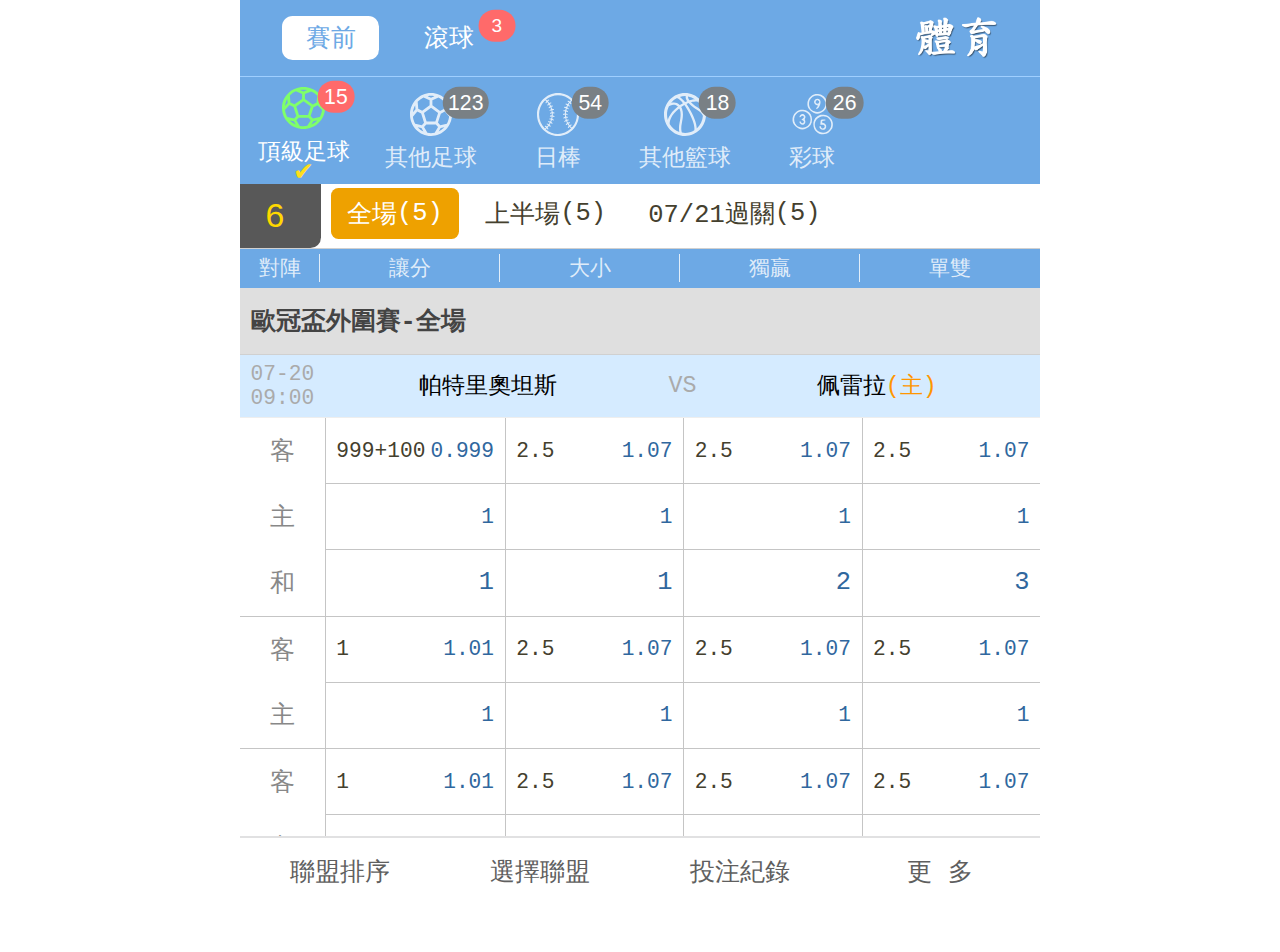
==== commit a7f13a77: "edit table font-size" ====
--- a/index.html
+++ b/index.html
@@ -1,45 +1,47 @@
-<html style="font-size: 106px;">
+<html style="font-size: 106px">
 
 <head>
-    <meta http-equiv="Content-Type" content="text/html; charset=utf-8">
-    <meta name="viewport" content="width=device-width,initial-scale=1,maximum-scale=1,minimum-scale=1,user-scalable=no">
-    <meta name="apple-mobile-web-app-capable" content="yes">
-    <meta name="apple-mobile-web-app-status-bar-style" content="black">
-    <meta content="black" name="apple-mobile-web-app-status-bar-style">
-    <meta content="telephone=no" name="format-detection">
-    <meta name="format-detection" content="telephone=no ">
-    <meta content="no-cache" http-equiv="Cache-Control">
-    <meta content="" name="description">
-    <meta content="" name="keywords">
-    <meta content="" name="author">
+    <meta http-equiv="Content-Type" content="text/html; charset=utf-8" />
+    <meta name="viewport"
+        content="width=device-width,initial-scale=1,maximum-scale=1,minimum-scale=1,user-scalable=no" />
+    <meta name="apple-mobile-web-app-capable" content="yes" />
+    <meta name="apple-mobile-web-app-status-bar-style" content="black" />
+    <meta content="black" name="apple-mobile-web-app-status-bar-style" />
+    <meta content="telephone=no" name="format-detection" />
+    <meta name="format-detection" content="telephone=no " />
+    <meta content="no-cache" http-equiv="Cache-Control" />
+    <meta content="" name="description" />
+    <meta content="" name="keywords" />
+    <meta content="" name="author" />
     <title>會員系統</title>
-    <link href="templates/css/reset.css?cache=101" rel="stylesheet">
-    <link href="templates/css/sty1_general1.css?cache=14" rel="stylesheet" type="text/css">
+    <link href="templates/css/reset.css?cache=101" rel="stylesheet" />
+    <link href="templates/css/sty1_general1.css?cache=14" rel="stylesheet" type="text/css" />
     <link rel="stylesheet" href="https://apigame.ob-sport.net/v2/mobile/layer/theme/default/layer.css?v=3.1.1"
-        id="layuicss-layer">
+        id="layuicss-layer" />
 </head>
 
 <body>
     <nolink href="templates/css/tw_style.css?cache=166" rel="stylesheet" type="text/css">
-        <link href="layer/self_skin.css" rel="stylesheet" type="text/css">
-        <link href="nice_select/css/nice-select.css" rel="stylesheet" type="text/css">
-        <link href="pushy/css/pushy.css" rel="stylesheet" type="text/css">
-        <link href="font-awesome-4.7.0/css/font-awesome.min.css" rel="stylesheet" type="text/css">
-        <link rel="stylesheet" type="text/css" href="templates/css/index.css?c=116">
+        <link href="layer/self_skin.css" rel="stylesheet" type="text/css" />
+        <link href="nice_select/css/nice-select.css" rel="stylesheet" type="text/css" />
+        <link href="pushy/css/pushy.css" rel="stylesheet" type="text/css" />
+        <link href="font-awesome-4.7.0/css/font-awesome.min.css" rel="stylesheet" type="text/css" />
+        <link rel="stylesheet" type="text/css" href="templates/css/index.css?c=116" />
 
         <script src="assets/global/plugins/jquery.min.js" type="text/javascript"></script>
         <script src="templates/js/jquery.cookie.js" type="text/javascript"></script>
         <!--<link rel="shortcut icon" href=""/>-->
-
 
         <div id="wrapper">
             <!--slot0-->
             <div id="header">
                 <div class="panel-v1">
-                    <div class="header-left ">
+                    <div class="header-left">
                         <!--slot1-->
                         <div id="events-type-area" class="events-type-area">
-                            <div class="btn game-before active" onclick="events_type_btn_click(this, 1);">賽前</div>
+                            <div class="btn game-before active" onclick="events_type_btn_click(this, 1);">
+                                賽前
+                            </div>
                             <div class="btn game-now" onclick="events_type_btn_click(this, 2);">
                                 滾球
                                 <div id="events-type-2-game-count" class="game-count">3</div>
@@ -47,7 +49,9 @@
                         </div>
                     </div>
                     <div class="header-center txt"></div>
-                    <div class="header-right flex"><img class="logo" src="templates/images/jsh-logo.png?c=2"></div>
+                    <div class="header-right flex">
+                        <img class="logo" src="templates/images/jsh-logo.png?c=2" />
+                    </div>
                 </div>
             </div>
 
@@ -62,7 +66,7 @@
 
                                 <div class="item hidden" onclick="gc_menu_item_click(this, '1');">
                                     <div class="icon">
-                                        <img src="templates/images/top_menu_baseball.svg">
+                                        <img src="templates/images/top_menu_baseball.svg" />
                                         <div class="game-count">0</div>
                                     </div>
                                     <div class="txt">美棒</div>
@@ -70,7 +74,7 @@
 
                                 <div class="item active" onclick="gc_menu_item_click(this, '14');">
                                     <div class="icon">
-                                        <img src="templates/images/top_menu_soccer.svg">
+                                        <img src="templates/images/top_menu_soccer.svg" />
                                         <div class="game-count">15</div>
                                     </div>
                                     <div class="txt">頂級足球</div>
@@ -78,7 +82,7 @@
 
                                 <div class="item" onclick="gc_menu_item_click(this, '13');">
                                     <div class="icon">
-                                        <img src="templates/images/top_menu_soccer.svg">
+                                        <img src="templates/images/top_menu_soccer.svg" />
                                         <div class="game-count">123</div>
                                     </div>
                                     <div class="txt">其他足球</div>
@@ -86,7 +90,7 @@
 
                                 <div class="item hidden" onclick="gc_menu_item_click(this, '3');">
                                     <div class="icon">
-                                        <img src="templates/images/top_menu_baseball.svg">
+                                        <img src="templates/images/top_menu_baseball.svg" />
                                         <div class="game-count">0</div>
                                     </div>
                                     <div class="txt">中華職棒</div>
@@ -94,7 +98,7 @@
 
                                 <div class="item" onclick="gc_menu_item_click(this, '4');">
                                     <div class="icon">
-                                        <img src="templates/images/top_menu_baseball.svg">
+                                        <img src="templates/images/top_menu_baseball.svg" />
                                         <div class="game-count">54</div>
                                     </div>
                                     <div class="txt">日棒</div>
@@ -102,7 +106,7 @@
 
                                 <div class="item hidden" onclick="gc_menu_item_click(this, '5');">
                                     <div class="icon">
-                                        <img src="templates/images/top_menu_baseball.svg">
+                                        <img src="templates/images/top_menu_baseball.svg" />
                                         <div class="game-count">0</div>
                                     </div>
                                     <div class="txt">韓棒</div>
@@ -110,7 +114,7 @@
 
                                 <div class="item hidden" onclick="gc_menu_item_click(this, '9');">
                                     <div class="icon">
-                                        <img src="templates/images/top_menu_baseball.svg">
+                                        <img src="templates/images/top_menu_baseball.svg" />
                                         <div class="game-count">0</div>
                                     </div>
                                     <div class="txt">其他棒球</div>
@@ -118,7 +122,7 @@
 
                                 <div class="item hidden" onclick="gc_menu_item_click(this, '6');">
                                     <div class="icon">
-                                        <img src="templates/images/top_menu_hockey.svg">
+                                        <img src="templates/images/top_menu_hockey.svg" />
                                         <div class="game-count">0</div>
                                     </div>
                                     <div class="txt">冰球</div>
@@ -126,7 +130,7 @@
 
                                 <div class="item hidden" onclick="gc_menu_item_click(this, '10');">
                                     <div class="icon">
-                                        <img src="templates/images/top_menu_hockey.svg">
+                                        <img src="templates/images/top_menu_hockey.svg" />
                                         <div class="game-count">0</div>
                                     </div>
                                     <div class="txt">其他冰球</div>
@@ -134,7 +138,7 @@
 
                                 <div class="item hidden" onclick="gc_menu_item_click(this, '7');">
                                     <div class="icon">
-                                        <img src="templates/images/top_menu_basketball.svg">
+                                        <img src="templates/images/top_menu_basketball.svg" />
                                         <div class="game-count">0</div>
                                     </div>
                                     <div class="txt">籃球</div>
@@ -142,7 +146,7 @@
 
                                 <div class="item" onclick="gc_menu_item_click(this, '11');">
                                     <div class="icon">
-                                        <img src="templates/images/top_menu_basketball.svg">
+                                        <img src="templates/images/top_menu_basketball.svg" />
                                         <div class="game-count">18</div>
                                     </div>
                                     <div class="txt">其他籃球</div>
@@ -150,7 +154,7 @@
 
                                 <div class="item" onclick="gc_menu_item_click(this, '2');">
                                     <div class="icon">
-                                        <img src="templates/images/lottery.svg">
+                                        <img src="templates/images/lottery.svg" />
                                         <div class="game-count">26</div>
                                     </div>
                                     <div class="txt">彩球</div>
@@ -158,7 +162,7 @@
 
                                 <div class="item hidden" onclick="gc_menu_item_click(this, '8');">
                                     <div class="icon">
-                                        <img src="templates/images/gd-png.png">
+                                        <img src="templates/images/gd-png.png" />
                                         <div class="game-count">0</div>
                                     </div>
                                     <div class="txt">賽馬/賽狗</div>
@@ -166,7 +170,7 @@
 
                                 <div class="item hidden" onclick="gc_menu_item_click(this, '15');">
                                     <div class="icon">
-                                        <img src="templates/images/top_menu_football.svg">
+                                        <img src="templates/images/top_menu_football.svg" />
                                         <div class="game-count">0</div>
                                     </div>
                                     <div class="txt">美式足球</div>
@@ -174,315 +178,455 @@
 
                                 <div class="item hidden" onclick="gc_menu_item_click(this, '16');">
                                     <div class="icon">
-                                        <img src="templates/images/">
+                                        <img src="templates/images/" />
                                         <div class="game-count">0</div>
                                     </div>
                                     <div class="txt">電子競技</div>
                                 </div>
-
-
                             </div>
                         </div>
                         <div class="panel-v2">
                             <div class="events-reload-content">
-                                <div id="events-reload-second" class="events-reload-second">6</div>
+                                <div id="events-reload-second" class="events-reload-second">
+                                    6
+                                </div>
                                 <div id="events-reload-icon" class="reload-icon fa fa-refresh"
                                     onclick="events_reload_all();"></div>
                             </div>
                             <div id="gtype-menu-list-area" class="gtype-menu-list-area">
                                 <!--slot=2-->
                                 <div id="1-gtype-menu-list" class="gtype-menu-list hidden">
-
-                                    <div class="item " onclick="show_events(this, '1', '1', '');">全場<div
-                                            class="game-count-outer">(<font class="game-count">0</font>)</div>
-                                    </div>
-
-                                    <div class="item " onclick="show_events(this, '1', '2', '');">上半場<div
-                                            class="game-count-outer">(<font class="game-count">0</font>)</div>
-                                    </div>
-
-                                    <div class="item " onclick="show_events(this, '1', '15', '');">搶首分<div
-                                            class="game-count-outer">(<font class="game-count">0</font>)</div>
-                                    </div>
-
-                                    <div class="item " onclick="show_events(this, '1', '16', '');">搶尾分<div
-                                            class="game-count-outer">(<font class="game-count">0</font>)</div>
-                                    </div>
-
-                                    <div class="item " onclick="show_events(this, '1', '17', '');">三局<div
-                                            class="game-count-outer">(<font class="game-count">0</font>)</div>
-                                    </div>
-
-                                    <div class="item " onclick="show_events(this, '1', '18', '');">七局<div
-                                            class="game-count-outer">(<font class="game-count">0</font>)</div>
-                                    </div>
-
-                                    <div class="item " onclick="show_events(this, '1', '21', '');">三項總和<div
-                                            class="game-count-outer">(<font class="game-count">0</font>)</div>
-                                    </div>
-
-                                    <div class="item " onclick="show_events(this, '1', '22', '');">主客隊總得分<div
-                                            class="game-count-outer">(<font class="game-count">0</font>)</div>
-                                    </div>
-
+                                    <div class="item" onclick="show_events(this, '1', '1', '');">
+                                        全場
+                                        <div class="game-count-outer">
+                                            (<font class="game-count">0</font>)
+                                        </div>
+                                    </div>
+
+                                    <div class="item" onclick="show_events(this, '1', '2', '');">
+                                        上半場
+                                        <div class="game-count-outer">
+                                            (<font class="game-count">0</font>)
+                                        </div>
+                                    </div>
+
+                                    <div class="item" onclick="show_events(this, '1', '15', '');">
+                                        搶首分
+                                        <div class="game-count-outer">
+                                            (<font class="game-count">0</font>)
+                                        </div>
+                                    </div>
+
+                                    <div class="item" onclick="show_events(this, '1', '16', '');">
+                                        搶尾分
+                                        <div class="game-count-outer">
+                                            (<font class="game-count">0</font>)
+                                        </div>
+                                    </div>
+
+                                    <div class="item" onclick="show_events(this, '1', '17', '');">
+                                        三局
+                                        <div class="game-count-outer">
+                                            (<font class="game-count">0</font>)
+                                        </div>
+                                    </div>
+
+                                    <div class="item" onclick="show_events(this, '1', '18', '');">
+                                        七局
+                                        <div class="game-count-outer">
+                                            (<font class="game-count">0</font>)
+                                        </div>
+                                    </div>
+
+                                    <div class="item" onclick="show_events(this, '1', '21', '');">
+                                        三項總和
+                                        <div class="game-count-outer">
+                                            (<font class="game-count">0</font>)
+                                        </div>
+                                    </div>
+
+                                    <div class="item" onclick="show_events(this, '1', '22', '');">
+                                        主客隊總得分
+                                        <div class="game-count-outer">
+                                            (<font class="game-count">0</font>)
+                                        </div>
+                                    </div>
                                 </div>
                                 <!--slot=2-->
                                 <div id="14-gtype-menu-list" class="gtype-menu-list">
-
-                                    <div class="item active" onclick="show_events(this, '14', '1', '');">全場<div
-                                            class="game-count-outer">(<font class="game-count">5</font>)</div>
-                                    </div>
-
-                                    <div class="item" onclick="show_events(this, '14', '2', '');">上半場<div
-                                            class="game-count-outer">(<font class="game-count">5</font>)</div>
-                                    </div>
-
-                                    <div class="item" onclick="show_events(this, '14', '7', '2022-07-21');">07/21過關<div
-                                            class="game-count-outer">(<font class="game-count">5</font>)</div>
-                                    </div>
-
+                                    <div class="item active" onclick="show_events(this, '14', '1', '');">
+                                        全場
+                                        <div class="game-count-outer">
+                                            (<font class="game-count">5</font>)
+                                        </div>
+                                    </div>
+
+                                    <div class="item" onclick="show_events(this, '14', '2', '');">
+                                        上半場
+                                        <div class="game-count-outer">
+                                            (<font class="game-count">5</font>)
+                                        </div>
+                                    </div>
+
+                                    <div class="item" onclick="show_events(this, '14', '7', '2022-07-21');">
+                                        07/21過關
+                                        <div class="game-count-outer">
+                                            (<font class="game-count">5</font>)
+                                        </div>
+                                    </div>
                                 </div>
                                 <!--slot=2-->
                                 <div id="13-gtype-menu-list" class="gtype-menu-list hidden">
-
-                                    <div class="item " onclick="show_events(this, '13', '1', '');">全場<div
-                                            class="game-count-outer">(<font class="game-count">41</font>)</div>
-                                    </div>
-
-                                    <div class="item " onclick="show_events(this, '13', '2', '');">上半場<div
-                                            class="game-count-outer">(<font class="game-count">41</font>)</div>
-                                    </div>
-
-                                    <div class="item " onclick="show_events(this, '13', '7', '2022-07-21');">07/21過關<div
-                                            class="game-count-outer">(<font class="game-count">41</font>)</div>
-                                    </div>
-
+                                    <div class="item" onclick="show_events(this, '13', '1', '');">
+                                        全場
+                                        <div class="game-count-outer">
+                                            (<font class="game-count">41</font>)
+                                        </div>
+                                    </div>
+
+                                    <div class="item" onclick="show_events(this, '13', '2', '');">
+                                        上半場
+                                        <div class="game-count-outer">
+                                            (<font class="game-count">41</font>)
+                                        </div>
+                                    </div>
+
+                                    <div class="item" onclick="show_events(this, '13', '7', '2022-07-21');">
+                                        07/21過關
+                                        <div class="game-count-outer">
+                                            (<font class="game-count">41</font>)
+                                        </div>
+                                    </div>
                                 </div>
                                 <!--slot=2-->
                                 <div id="3-gtype-menu-list" class="gtype-menu-list hidden">
-
-                                    <div class="item " onclick="show_events(this, '3', '1', '');">全場<div
-                                            class="game-count-outer">(<font class="game-count">0</font>)</div>
-                                    </div>
-
-                                    <div class="item " onclick="show_events(this, '3', '2', '');">上半場<div
-                                            class="game-count-outer">(<font class="game-count">0</font>)</div>
-                                    </div>
-
-                                    <div class="item " onclick="show_events(this, '3', '17', '');">三局<div
-                                            class="game-count-outer">(<font class="game-count">0</font>)</div>
-                                    </div>
-
-                                    <div class="item " onclick="show_events(this, '3', '18', '');">七局<div
-                                            class="game-count-outer">(<font class="game-count">0</font>)</div>
-                                    </div>
-
+                                    <div class="item" onclick="show_events(this, '3', '1', '');">
+                                        全場
+                                        <div class="game-count-outer">
+                                            (<font class="game-count">0</font>)
+                                        </div>
+                                    </div>
+
+                                    <div class="item" onclick="show_events(this, '3', '2', '');">
+                                        上半場
+                                        <div class="game-count-outer">
+                                            (<font class="game-count">0</font>)
+                                        </div>
+                                    </div>
+
+                                    <div class="item" onclick="show_events(this, '3', '17', '');">
+                                        三局
+                                        <div class="game-count-outer">
+                                            (<font class="game-count">0</font>)
+                                        </div>
+                                    </div>
+
+                                    <div class="item" onclick="show_events(this, '3', '18', '');">
+                                        七局
+                                        <div class="game-count-outer">
+                                            (<font class="game-count">0</font>)
+                                        </div>
+                                    </div>
                                 </div>
                                 <!--slot=2-->
                                 <div id="4-gtype-menu-list" class="gtype-menu-list hidden">
-
-                                    <div class="item " onclick="show_events(this, '4', '1', '');">全場<div
-                                            class="game-count-outer">(<font class="game-count">6</font>)</div>
-                                    </div>
-
-                                    <div class="item " onclick="show_events(this, '4', '2', '');">上半場<div
-                                            class="game-count-outer">(<font class="game-count">6</font>)</div>
-                                    </div>
-
-                                    <div class="item " onclick="show_events(this, '4', '15', '');">搶首分<div
-                                            class="game-count-outer">(<font class="game-count">6</font>)</div>
-                                    </div>
-
-                                    <div class="item " onclick="show_events(this, '4', '16', '');">搶尾分<div
-                                            class="game-count-outer">(<font class="game-count">6</font>)</div>
-                                    </div>
-
-                                    <div class="item " onclick="show_events(this, '4', '17', '');">三局<div
-                                            class="game-count-outer">(<font class="game-count">6</font>)</div>
-                                    </div>
-
-                                    <div class="item " onclick="show_events(this, '4', '18', '');">七局<div
-                                            class="game-count-outer">(<font class="game-count">6</font>)</div>
-                                    </div>
-
-                                    <div class="item " onclick="show_events(this, '4', '21', '');">三項總和<div
-                                            class="game-count-outer">(<font class="game-count">0</font>)</div>
-                                    </div>
-
-                                    <div class="item " onclick="show_events(this, '4', '22', '');">主客隊總得分<div
-                                            class="game-count-outer">(<font class="game-count">12</font>)</div>
-                                    </div>
-
-                                    <div class="item " onclick="show_events(this, '4', '7', '2022-07-21');">07/21過關<div
-                                            class="game-count-outer">(<font class="game-count">6</font>)</div>
-                                    </div>
-
+                                    <div class="item" onclick="show_events(this, '4', '1', '');">
+                                        全場
+                                        <div class="game-count-outer">
+                                            (<font class="game-count">6</font>)
+                                        </div>
+                                    </div>
+
+                                    <div class="item" onclick="show_events(this, '4', '2', '');">
+                                        上半場
+                                        <div class="game-count-outer">
+                                            (<font class="game-count">6</font>)
+                                        </div>
+                                    </div>
+
+                                    <div class="item" onclick="show_events(this, '4', '15', '');">
+                                        搶首分
+                                        <div class="game-count-outer">
+                                            (<font class="game-count">6</font>)
+                                        </div>
+                                    </div>
+
+                                    <div class="item" onclick="show_events(this, '4', '16', '');">
+                                        搶尾分
+                                        <div class="game-count-outer">
+                                            (<font class="game-count">6</font>)
+                                        </div>
+                                    </div>
+
+                                    <div class="item" onclick="show_events(this, '4', '17', '');">
+                                        三局
+                                        <div class="game-count-outer">
+                                            (<font class="game-count">6</font>)
+                                        </div>
+                                    </div>
+
+                                    <div class="item" onclick="show_events(this, '4', '18', '');">
+                                        七局
+                                        <div class="game-count-outer">
+                                            (<font class="game-count">6</font>)
+                                        </div>
+                                    </div>
+
+                                    <div class="item" onclick="show_events(this, '4', '21', '');">
+                                        三項總和
+                                        <div class="game-count-outer">
+                                            (<font class="game-count">0</font>)
+                                        </div>
+                                    </div>
+
+                                    <div class="item" onclick="show_events(this, '4', '22', '');">
+                                        主客隊總得分
+                                        <div class="game-count-outer">
+                                            (<font class="game-count">12</font>)
+                                        </div>
+                                    </div>
+
+                                    <div class="item" onclick="show_events(this, '4', '7', '2022-07-21');">
+                                        07/21過關
+                                        <div class="game-count-outer">
+                                            (<font class="game-count">6</font>)
+                                        </div>
+                                    </div>
                                 </div>
                                 <!--slot=2-->
                                 <div id="5-gtype-menu-list" class="gtype-menu-list hidden">
-
-                                    <div class="item " onclick="show_events(this, '5', '1', '');">全場<div
-                                            class="game-count-outer">(<font class="game-count">0</font>)</div>
-                                    </div>
-
-                                    <div class="item " onclick="show_events(this, '5', '2', '');">上半場<div
-                                            class="game-count-outer">(<font class="game-count">0</font>)</div>
-                                    </div>
-
-                                    <div class="item " onclick="show_events(this, '5', '15', '');">搶首分<div
-                                            class="game-count-outer">(<font class="game-count">0</font>)</div>
-                                    </div>
-
-                                    <div class="item " onclick="show_events(this, '5', '16', '');">搶尾分<div
-                                            class="game-count-outer">(<font class="game-count">0</font>)</div>
-                                    </div>
-
-                                    <div class="item " onclick="show_events(this, '5', '17', '');">三局<div
-                                            class="game-count-outer">(<font class="game-count">0</font>)</div>
-                                    </div>
-
-                                    <div class="item " onclick="show_events(this, '5', '18', '');">七局<div
-                                            class="game-count-outer">(<font class="game-count">0</font>)</div>
-                                    </div>
-
-                                    <div class="item " onclick="show_events(this, '5', '22', '');">主客隊總得分<div
-                                            class="game-count-outer">(<font class="game-count">0</font>)</div>
-                                    </div>
-
+                                    <div class="item" onclick="show_events(this, '5', '1', '');">
+                                        全場
+                                        <div class="game-count-outer">
+                                            (<font class="game-count">0</font>)
+                                        </div>
+                                    </div>
+
+                                    <div class="item" onclick="show_events(this, '5', '2', '');">
+                                        上半場
+                                        <div class="game-count-outer">
+                                            (<font class="game-count">0</font>)
+                                        </div>
+                                    </div>
+
+                                    <div class="item" onclick="show_events(this, '5', '15', '');">
+                                        搶首分
+                                        <div class="game-count-outer">
+                                            (<font class="game-count">0</font>)
+                                        </div>
+                                    </div>
+
+                                    <div class="item" onclick="show_events(this, '5', '16', '');">
+                                        搶尾分
+                                        <div class="game-count-outer">
+                                            (<font class="game-count">0</font>)
+                                        </div>
+                                    </div>
+
+                                    <div class="item" onclick="show_events(this, '5', '17', '');">
+                                        三局
+                                        <div class="game-count-outer">
+                                            (<font class="game-count">0</font>)
+                                        </div>
+                                    </div>
+
+                                    <div class="item" onclick="show_events(this, '5', '18', '');">
+                                        七局
+                                        <div class="game-count-outer">
+                                            (<font class="game-count">0</font>)
+                                        </div>
+                                    </div>
+
+                                    <div class="item" onclick="show_events(this, '5', '22', '');">
+                                        主客隊總得分
+                                        <div class="game-count-outer">
+                                            (<font class="game-count">0</font>)
+                                        </div>
+                                    </div>
                                 </div>
                                 <!--slot=2-->
                                 <div id="9-gtype-menu-list" class="gtype-menu-list hidden">
-
-                                    <div class="item " onclick="show_events(this, '9', '1', '');">全場<div
-                                            class="game-count-outer">(<font class="game-count">0</font>)</div>
-                                    </div>
-
-                                    <div class="item " onclick="show_events(this, '9', '2', '');">上半場<div
-                                            class="game-count-outer">(<font class="game-count">0</font>)</div>
-                                    </div>
-
+                                    <div class="item" onclick="show_events(this, '9', '1', '');">
+                                        全場
+                                        <div class="game-count-outer">
+                                            (<font class="game-count">0</font>)
+                                        </div>
+                                    </div>
+
+                                    <div class="item" onclick="show_events(this, '9', '2', '');">
+                                        上半場
+                                        <div class="game-count-outer">
+                                            (<font class="game-count">0</font>)
+                                        </div>
+                                    </div>
                                 </div>
                                 <!--slot=2-->
                                 <div id="6-gtype-menu-list" class="gtype-menu-list hidden">
-
-                                    <div class="item " onclick="show_events(this, '6', '1', '');">全場<div
-                                            class="game-count-outer">(<font class="game-count">0</font>)</div>
-                                    </div>
-
-                                    <div class="item " onclick="show_events(this, '6', '8', '');">第一節<div
-                                            class="game-count-outer">(<font class="game-count">0</font>)</div>
-                                    </div>
-
+                                    <div class="item" onclick="show_events(this, '6', '1', '');">
+                                        全場
+                                        <div class="game-count-outer">
+                                            (<font class="game-count">0</font>)
+                                        </div>
+                                    </div>
+
+                                    <div class="item" onclick="show_events(this, '6', '8', '');">
+                                        第一節
+                                        <div class="game-count-outer">
+                                            (<font class="game-count">0</font>)
+                                        </div>
+                                    </div>
                                 </div>
                                 <!--slot=2-->
                                 <div id="10-gtype-menu-list" class="gtype-menu-list hidden">
-
-                                    <div class="item " onclick="show_events(this, '10', '1', '');">全場<div
-                                            class="game-count-outer">(<font class="game-count">0</font>)</div>
-                                    </div>
-
-                                    <div class="item " onclick="show_events(this, '10', '8', '');">第一節<div
-                                            class="game-count-outer">(<font class="game-count">0</font>)</div>
-                                    </div>
-
+                                    <div class="item" onclick="show_events(this, '10', '1', '');">
+                                        全場
+                                        <div class="game-count-outer">
+                                            (<font class="game-count">0</font>)
+                                        </div>
+                                    </div>
+
+                                    <div class="item" onclick="show_events(this, '10', '8', '');">
+                                        第一節
+                                        <div class="game-count-outer">
+                                            (<font class="game-count">0</font>)
+                                        </div>
+                                    </div>
                                 </div>
                                 <!--slot=2-->
                                 <div id="7-gtype-menu-list" class="gtype-menu-list hidden">
-
-                                    <div class="item " onclick="show_events(this, '7', '1', '');">全場<div
-                                            class="game-count-outer">(<font class="game-count">0</font>)</div>
-                                    </div>
-
-                                    <div class="item " onclick="show_events(this, '7', '2', '');">上半場<div
-                                            class="game-count-outer">(<font class="game-count">0</font>)</div>
-                                    </div>
-
-                                    <div class="item " onclick="show_events(this, '7', '3', '');">下半場<div
-                                            class="game-count-outer">(<font class="game-count">0</font>)</div>
-                                    </div>
-
-                                    <div class="item " onclick="show_events(this, '7', '8', '');">第一節<div
-                                            class="game-count-outer">(<font class="game-count">0</font>)</div>
-                                    </div>
-
-                                    <div class="item " onclick="show_events(this, '7', '9', '');">第二節<div
-                                            class="game-count-outer">(<font class="game-count">0</font>)</div>
-                                    </div>
-
-                                    <div class="item " onclick="show_events(this, '7', '10', '');">第三節<div
-                                            class="game-count-outer">(<font class="game-count">0</font>)</div>
-                                    </div>
-
-                                    <div class="item " onclick="show_events(this, '7', '11', '');">第四節<div
-                                            class="game-count-outer">(<font class="game-count">0</font>)</div>
-                                    </div>
-
-                                    <div class="item " onclick="show_events(this, '7', '22', '');">主客隊總得分<div
-                                            class="game-count-outer">(<font class="game-count">0</font>)</div>
-                                    </div>
-
+                                    <div class="item" onclick="show_events(this, '7', '1', '');">
+                                        全場
+                                        <div class="game-count-outer">
+                                            (<font class="game-count">0</font>)
+                                        </div>
+                                    </div>
+
+                                    <div class="item" onclick="show_events(this, '7', '2', '');">
+                                        上半場
+                                        <div class="game-count-outer">
+                                            (<font class="game-count">0</font>)
+                                        </div>
+                                    </div>
+
+                                    <div class="item" onclick="show_events(this, '7', '3', '');">
+                                        下半場
+                                        <div class="game-count-outer">
+                                            (<font class="game-count">0</font>)
+                                        </div>
+                                    </div>
+
+                                    <div class="item" onclick="show_events(this, '7', '8', '');">
+                                        第一節
+                                        <div class="game-count-outer">
+                                            (<font class="game-count">0</font>)
+                                        </div>
+                                    </div>
+
+                                    <div class="item" onclick="show_events(this, '7', '9', '');">
+                                        第二節
+                                        <div class="game-count-outer">
+                                            (<font class="game-count">0</font>)
+                                        </div>
+                                    </div>
+
+                                    <div class="item" onclick="show_events(this, '7', '10', '');">
+                                        第三節
+                                        <div class="game-count-outer">
+                                            (<font class="game-count">0</font>)
+                                        </div>
+                                    </div>
+
+                                    <div class="item" onclick="show_events(this, '7', '11', '');">
+                                        第四節
+                                        <div class="game-count-outer">
+                                            (<font class="game-count">0</font>)
+                                        </div>
+                                    </div>
+
+                                    <div class="item" onclick="show_events(this, '7', '22', '');">
+                                        主客隊總得分
+                                        <div class="game-count-outer">
+                                            (<font class="game-count">0</font>)
+                                        </div>
+                                    </div>
                                 </div>
                                 <!--slot=2-->
                                 <div id="11-gtype-menu-list" class="gtype-menu-list hidden">
-
-                                    <div class="item " onclick="show_events(this, '11', '1', '');">全場<div
-                                            class="game-count-outer">(<font class="game-count">9</font>)</div>
-                                    </div>
-
-                                    <div class="item " onclick="show_events(this, '11', '7', '2022-07-21');">07/21過關<div
-                                            class="game-count-outer">(<font class="game-count">9</font>)</div>
-                                    </div>
-
+                                    <div class="item" onclick="show_events(this, '11', '1', '');">
+                                        全場
+                                        <div class="game-count-outer">
+                                            (<font class="game-count">9</font>)
+                                        </div>
+                                    </div>
+
+                                    <div class="item" onclick="show_events(this, '11', '7', '2022-07-21');">
+                                        07/21過關
+                                        <div class="game-count-outer">
+                                            (<font class="game-count">9</font>)
+                                        </div>
+                                    </div>
                                 </div>
                                 <!--slot=2-->
                                 <div id="2-gtype-menu-list" class="gtype-menu-list hidden">
-
-                                    <div class="item " onclick="show_events(this, '2', '1', '');">全場<div
-                                            class="game-count-outer">(<font class="game-count">14</font>)</div>
-                                    </div>
-
-                                    <div class="item " onclick="show_events(this, '2', '7', '2022-07-21');">07/21過關<div
-                                            class="game-count-outer">(<font class="game-count">12</font>)</div>
-                                    </div>
-
+                                    <div class="item" onclick="show_events(this, '2', '1', '');">
+                                        全場
+                                        <div class="game-count-outer">
+                                            (<font class="game-count">14</font>)
+                                        </div>
+                                    </div>
+
+                                    <div class="item" onclick="show_events(this, '2', '7', '2022-07-21');">
+                                        07/21過關
+                                        <div class="game-count-outer">
+                                            (<font class="game-count">12</font>)
+                                        </div>
+                                    </div>
                                 </div>
                                 <!--slot=2-->
                                 <div id="8-gtype-menu-list" class="gtype-menu-list hidden">
-
-                                    <div class="item " onclick="show_events(this, '8', '1', '');">全場<div
-                                            class="game-count-outer">(<font class="game-count">0</font>)</div>
-                                    </div>
-
+                                    <div class="item" onclick="show_events(this, '8', '1', '');">
+                                        全場
+                                        <div class="game-count-outer">
+                                            (<font class="game-count">0</font>)
+                                        </div>
+                                    </div>
                                 </div>
                                 <!--slot=2-->
                                 <div id="15-gtype-menu-list" class="gtype-menu-list hidden">
-
-                                    <div class="item " onclick="show_events(this, '15', '1', '');">全場<div
-                                            class="game-count-outer">(<font class="game-count">0</font>)</div>
-                                    </div>
-
-                                    <div class="item " onclick="show_events(this, '15', '2', '');">上半場<div
-                                            class="game-count-outer">(<font class="game-count">0</font>)</div>
-                                    </div>
-
+                                    <div class="item" onclick="show_events(this, '15', '1', '');">
+                                        全場
+                                        <div class="game-count-outer">
+                                            (<font class="game-count">0</font>)
+                                        </div>
+                                    </div>
+
+                                    <div class="item" onclick="show_events(this, '15', '2', '');">
+                                        上半場
+                                        <div class="game-count-outer">
+                                            (<font class="game-count">0</font>)
+                                        </div>
+                                    </div>
                                 </div>
                                 <!--slot=2-->
                                 <div id="16-gtype-menu-list" class="gtype-menu-list hidden">
-
-                                    <div class="item " onclick="show_events(this, '16', '1', '');">全場<div
-                                            class="game-count-outer">(<font class="game-count">0</font>)</div>
-                                    </div>
-
-                                    <div class="item " onclick="show_events(this, '16', '23', '');">單局<div
-                                            class="game-count-outer">(<font class="game-count">0</font>)</div>
-                                    </div>
-
-                                </div>
-
+                                    <div class="item" onclick="show_events(this, '16', '1', '');">
+                                        全場
+                                        <div class="game-count-outer">
+                                            (<font class="game-count">0</font>)
+                                        </div>
+                                    </div>
+
+                                    <div class="item" onclick="show_events(this, '16', '23', '');">
+                                        單局
+                                        <div class="game-count-outer">
+                                            (<font class="game-count">0</font>)
+                                        </div>
+                                    </div>
+                                </div>
                             </div>
                         </div>
                     </div>
-                    <!-- jan 編輯 -->
+                    <!-- jan 編輯  列項目 這裡開始-->
                     <table class="menu-list-2">
                         <tr class="list-2">
                             <td>對陣</td>
@@ -492,9 +636,9 @@
                             <td>單雙</td>
                         </tr>
                     </table>
-
-
-                    <div id="events-div" class="events-div" style="height: 602px;">
+                    <!-- jan 編輯  列項目 這裡結束-->
+
+                    <div id="events-div" class="events-div" style="height: 602px">
                         <!--slot=5-->
                         <table class="events-table">
                             <tbody>
@@ -502,14 +646,11 @@
                                     <td colspan="100%">歐冠盃外圍賽-全場</td>
                                 </tr>
 
-
                                 <!-- ja 編輯 隊伍列 這裡開始-->
                                 <tr class="ranks-tr">
                                     <td class="fixed-w">
                                         <div class="left-flex">
-                                            <div class=" game-start-datetime">
-                                                07-20<br>09:00
-                                            </div>
+                                            <div class="game-start-datetime">07-20<br />09:00</div>
                                         </div>
                                     </td>
                                     <td colspan="4">
@@ -518,21 +659,94 @@
                                                 <div>帕特里奧坦斯</div>
                                                 <div class="rank-notes hidden"></div>
                                             </div>
-                                            <div class="play-against">
-                                                VS
-                                            </div>
-                                            <div>
-                                                佩雷拉
-                                                <font class="master-txt">(主)</font>
+                                            <div class="play-against">VS</div>
+                                            <div>佩雷拉<font class="master-txt">(主)</font>
                                             </div>
                                             <div class="rank-notes hidden"></div>
                                         </div>
                                     </td>
                                 </tr>
-
                                 <!-- ja 編輯 隊伍列 這裡結束-->
-                                <tr class="customer">
-                                    <td class="border-none border-top">客</td>
+
+                                <!-- ja 編輯 表格內容 這裡開始-->
+                                <tr class="customer">
+                                    <td class="border-none">客</td>
+                                    <td>
+                                        <div>
+                                            <span class="left-item">999+100</span>
+                                            <span class="right-item">0.999</span>
+                                        </div>
+                                    </td>
+                                    <td>
+                                        <div>
+                                            <span class="left-item">2.5</span>
+                                            <span class="right-item">1.07</span>
+                                        </div>
+                                    </td>
+                                    <td>
+                                        <div>
+                                            <span class="left-item">2.5</span>
+                                            <span class="right-item">1.07</span>
+                                        </div>
+                                    </td>
+                                    <td>
+                                        <div>
+                                            <span class="left-item">2.5</span>
+                                            <span class="right-item">1.07</span>
+                                        </div>
+                                    </td>
+                                </tr>
+                                <tr class="master">
+                                    <td class="border-none">主</td>
+                                    <td>1</td>
+                                    <td>1</td>
+                                    <td>1</td>
+                                    <td>1</td>
+                                </tr>
+                                <tr class="draw">
+                                    <td class="border-none border-bottom">和</td>
+                                    <td>1</td>
+                                    <td>1</td>
+                                    <td>2</td>
+                                    <td>3</td>
+                                </tr>
+
+                                <tr class="customer">
+                                    <td class="border-none">客</td>
+                                    <td>
+                                        <div>
+                                            <span class="left-item ">1</span>
+                                            <span class="right-item ">1.01</span>
+                                        </div>
+                                    </td>
+                                    <td>
+                                        <div>
+                                            <span class="left-item ">2.5</span>
+                                            <span class="right-item ">1.07</span>
+                                        </div>
+                                    </td>
+                                    <td>
+                                        <div>
+                                            <span class="left-item ">2.5</span>
+                                            <span class="right-item ">1.07</span>
+                                        </div>
+                                    </td>
+                                    <td>
+                                        <div>
+                                            <span class="left-item ">2.5</span>
+                                            <span class="right-item ">1.07</span>
+                                        </div>
+                                    </td>
+                                </tr>
+                                <tr class="master">
+                                    <td class="border-none border-bottom">主</td>
+                                    <td>1</td>
+                                    <td>1</td>
+                                    <td>1</td>
+                                    <td>1</td>
+                                </tr>
+                                <tr class="customer">
+                                    <td class="border-none">客</td>
                                     <td>
                                         <div>
                                             <span class="left-item">1</span>
@@ -559,20 +773,12 @@
                                     </td>
                                 </tr>
                                 <tr class="master">
-                                    <td class="border-none">主</td>
-                                    <td>1</td>
-                                    <td>1</td>
-                                    <td>1</td>
-                                    <td>1</td>
-                                </tr>
-                                <tr class="draw">
-                                    <td class="border-none border-bottom">和</td>
-                                    <td>1</td>
-                                    <td>1</td>
-                                    <td>2</td>
-                                    <td>3</td>
-                                </tr>
-
+                                    <td class="border-none border-bottom">主</td>
+                                    <td>1</td>
+                                    <td>1</td>
+                                    <td>1</td>
+                                    <td>1</td>
+                                </tr>
                                 <tr class="customer">
                                     <td class="border-none">客</td>
                                     <td>
@@ -607,81 +813,12 @@
                                     <td>1</td>
                                     <td>1</td>
                                 </tr>
-                                <tr class="customer ">
-                                    <td class="border-none">客</td>
-                                    <td>
-                                        <div>
-                                            <span class="left-item">1</span>
-                                            <span class="right-item">1.01</span>
-                                        </div>
-                                    </td>
-                                    <td>
-                                        <div>
-                                            <span class="left-item">2.5</span>
-                                            <span class="right-item">1.07</span>
-                                        </div>
-                                    </td>
-                                    <td>
-                                        <div>
-                                            <span class="left-item">2.5</span>
-                                            <span class="right-item">1.07</span>
-                                        </div>
-                                    </td>
-                                    <td>
-                                        <div>
-                                            <span class="left-item">2.5</span>
-                                            <span class="right-item">1.07</span>
-                                        </div>
-                                    </td>
-                                </tr>
-                                <tr class="master">
-                                    <td class="border-none border-bottom">主</td>
-                                    <td>1</td>
-                                    <td>1</td>
-                                    <td>1</td>
-                                    <td>1</td>
-                                </tr>
-                                <tr class="customer">
-                                    <td class="border-none ">客</td>
-                                    <td>
-                                        <div>
-                                            <span class="left-item">1</span>
-                                            <span class="right-item">1.01</span>
-                                        </div>
-                                    </td>
-                                    <td>
-                                        <div>
-                                            <span class="left-item">2.5</span>
-                                            <span class="right-item">1.07</span>
-                                        </div>
-                                    </td>
-                                    <td>
-                                        <div>
-                                            <span class="left-item">2.5</span>
-                                            <span class="right-item">1.07</span>
-                                        </div>
-                                    </td>
-                                    <td>
-                                        <div>
-                                            <span class="left-item">2.5</span>
-                                            <span class="right-item">1.07</span>
-                                        </div>
-                                    </td>
-                                </tr>
-                                <tr class="master">
-                                    <td class="border-none border-bottom">主</td>
-                                    <td>1</td>
-                                    <td>1</td>
-                                    <td>1</td>
-                                    <td>1</td>
-                                </tr>
+                                <!-- ja 編輯 表格內容 這裡結束-->
 
                                 <tr class="ranks-tr">
                                     <td class="fixed-w">
                                         <div class="left-flex">
-                                            <div class=" game-start-datetime">
-                                                07-20<br>09:00
-                                            </div>
+                                            <div class="game-start-datetime">07-20<br />09:00</div>
                                         </div>
                                     </td>
 
@@ -691,19 +828,16 @@
                                                 <div>布拉迪斯拉發</div>
                                                 <div class="rank-notes hidden"></div>
                                             </div>
-                                            <div class="play-against">
-                                                VS
-                                            </div>
+                                            <div class="play-against">VS</div>
                                             <div>
-                                                費倫茨瓦羅斯
-                                                <font class="master-txt">(主)</font>
+                                                費倫茨瓦羅斯<font class="master-txt">(主)</font>
                                             </div>
                                             <div class="rank-notes hidden"></div>
                                         </div>
                                     </td>
                                 </tr>
                                 <tr class="customer">
-                                    <td class="border-none">主</td>
+                                    <td class="border-none">客</td>
                                     <td>
                                         <div>
                                             <span class="left-item">1</span>
@@ -730,7 +864,7 @@
                                     </td>
                                 </tr>
                                 <tr class="master">
-                                    <td class="border-none">客</td>
+                                    <td class="border-none">主</td>
                                     <td>1</td>
                                     <td>1</td>
                                     <td>1</td>
@@ -745,7 +879,7 @@
                                 </tr>
 
                                 <tr class="customer">
-                                    <td class="border-none">主</td>
+                                    <td class="border-none">客</td>
                                     <td>
                                         <div>
                                             <span class="left-item">1</span>
@@ -772,14 +906,14 @@
                                     </td>
                                 </tr>
                                 <tr class="master">
-                                    <td class="border-none border-bottom">客</td>
-                                    <td>1</td>
-                                    <td>1</td>
-                                    <td>1</td>
-                                    <td>1</td>
-                                </tr>
-                                <tr class="customer ">
-                                    <td class="border-none">主</td>
+                                    <td class="border-none border-bottom">主</td>
+                                    <td>1</td>
+                                    <td>1</td>
+                                    <td>1</td>
+                                    <td>1</td>
+                                </tr>
+                                <tr class="customer">
+                                    <td class="border-none">客</td>
                                     <td>
                                         <div>
                                             <span class="left-item">1</span>
@@ -806,14 +940,14 @@
                                     </td>
                                 </tr>
                                 <tr class="master">
-                                    <td class="border-none border-bottom">客</td>
-                                    <td>1</td>
-                                    <td>1</td>
-                                    <td>1</td>
-                                    <td>1</td>
-                                </tr>
-                                <tr class="customer">
-                                    <td class="border-none ">主</td>
+                                    <td class="border-none border-bottom">主</td>
+                                    <td>1</td>
+                                    <td>1</td>
+                                    <td>1</td>
+                                    <td>1</td>
+                                </tr>
+                                <tr class="customer">
+                                    <td class="border-none">客</td>
                                     <td>
                                         <div>
                                             <span class="left-item">1</span>
@@ -840,21 +974,17 @@
                                     </td>
                                 </tr>
                                 <tr class="master">
-                                    <td class="border-none border-bottom">客</td>
-                                    <td>1</td>
-                                    <td>1</td>
-                                    <td>1</td>
-                                    <td>1</td>
-                                </tr>
-
-
+                                    <td class="border-none border-bottom">主</td>
+                                    <td>1</td>
+                                    <td>1</td>
+                                    <td>1</td>
+                                    <td>1</td>
+                                </tr>
 
                                 <tr class="ranks-tr">
                                     <td class="fixed-w">
                                         <div class="left-flex">
-                                            <div class=" game-start-datetime">
-                                                07-20<br>09:00
-                                            </div>
+                                            <div class="game-start-datetime">07-20<br />09:00</div>
                                         </div>
                                     </td>
 
@@ -864,19 +994,16 @@
                                                 <div>費內巴切</div>
                                                 <div class="rank-notes hidden"></div>
                                             </div>
-                                            <div class="play-against">
-                                                VS
-                                            </div>
+                                            <div class="play-against">VS</div>
                                             <div>
-                                                基輔迪納摩
-                                                <font class="master-txt">(主)</font>
+                                                基輔迪納摩<font class="master-txt">(主)</font>
                                             </div>
                                             <div class="rank-notes hidden"></div>
                                         </div>
                                     </td>
                                 </tr>
                                 <tr class="customer">
-                                    <td class="border-none">主</td>
+                                    <td class="border-none">客</td>
                                     <td>
                                         <div>
                                             <span class="left-item">1</span>
@@ -903,7 +1030,7 @@
                                     </td>
                                 </tr>
                                 <tr class="master">
-                                    <td class="border-none">客</td>
+                                    <td class="border-none">主</td>
                                     <td>1</td>
                                     <td>1</td>
                                     <td>1</td>
@@ -918,7 +1045,7 @@
                                 </tr>
 
                                 <tr class="customer">
-                                    <td class="border-none">主</td>
+                                    <td class="border-none">客</td>
                                     <td>
                                         <div>
                                             <span class="left-item">1</span>
@@ -945,14 +1072,14 @@
                                     </td>
                                 </tr>
                                 <tr class="master">
-                                    <td class="border-none border-bottom">客</td>
-                                    <td>1</td>
-                                    <td>1</td>
-                                    <td>1</td>
-                                    <td>1</td>
-                                </tr>
-                                <tr class="customer ">
-                                    <td class="border-none">主</td>
+                                    <td class="border-none border-bottom">主</td>
+                                    <td>1</td>
+                                    <td>1</td>
+                                    <td>1</td>
+                                    <td>1</td>
+                                </tr>
+                                <tr class="customer">
+                                    <td class="border-none">客</td>
                                     <td>
                                         <div>
                                             <span class="left-item">1</span>
@@ -979,14 +1106,14 @@
                                     </td>
                                 </tr>
                                 <tr class="master">
-                                    <td class="border-none border-bottom">客</td>
-                                    <td>1</td>
-                                    <td>1</td>
-                                    <td>1</td>
-                                    <td>1</td>
-                                </tr>
-                                <tr class="customer">
-                                    <td class="border-none ">主</td>
+                                    <td class="border-none border-bottom">主</td>
+                                    <td>1</td>
+                                    <td>1</td>
+                                    <td>1</td>
+                                    <td>1</td>
+                                </tr>
+                                <tr class="customer">
+                                    <td class="border-none">客</td>
                                     <td>
                                         <div>
                                             <span class="left-item">1</span>
@@ -1013,20 +1140,17 @@
                                     </td>
                                 </tr>
                                 <tr class="master">
-                                    <td class="border-none border-bottom">客</td>
-                                    <td>1</td>
-                                    <td>1</td>
-                                    <td>1</td>
-                                    <td>1</td>
-                                </tr>
-
+                                    <td class="border-none border-bottom">主</td>
+                                    <td>1</td>
+                                    <td>1</td>
+                                    <td>1</td>
+                                    <td>1</td>
+                                </tr>
 
                                 <tr class="ranks-tr">
                                     <td class="fixed-w">
                                         <div class="left-flex">
-                                            <div class=" game-start-datetime">
-                                                07-20<br>09:00
-                                            </div>
+                                            <div class="game-start-datetime">07-20<br />09:00</div>
                                         </div>
                                     </td>
 
@@ -1036,12 +1160,9 @@
                                                 <div>舒列夫</div>
                                                 <div class="rank-notes hidden"></div>
                                             </div>
-                                            <div class="play-against">
-                                                VS
-                                            </div>
+                                            <div class="play-against">VS</div>
                                             <div>
-                                                馬里博爾
-                                                <font class="master-txt">(主)</font>
+                                                馬里博爾<font class="master-txt">(主)</font>
                                             </div>
                                             <div class="rank-notes hidden"></div>
                                         </div>
@@ -1049,7 +1170,7 @@
                                 </tr>
 
                                 <tr class="customer">
-                                    <td class="border-none">主</td>
+                                    <td class="border-none">客</td>
                                     <td>
                                         <div>
                                             <span class="left-item">1</span>
@@ -1076,7 +1197,7 @@
                                     </td>
                                 </tr>
                                 <tr class="master">
-                                    <td class="border-none">客</td>
+                                    <td class="border-none">主</td>
                                     <td>1</td>
                                     <td>1</td>
                                     <td>1</td>
@@ -1091,7 +1212,7 @@
                                 </tr>
 
                                 <tr class="customer">
-                                    <td class="border-none">主</td>
+                                    <td class="border-none">客</td>
                                     <td>
                                         <div>
                                             <span class="left-item">1</span>
@@ -1118,14 +1239,14 @@
                                     </td>
                                 </tr>
                                 <tr class="master">
-                                    <td class="border-none border-bottom">客</td>
-                                    <td>1</td>
-                                    <td>1</td>
-                                    <td>1</td>
-                                    <td>1</td>
-                                </tr>
-                                <tr class="customer ">
-                                    <td class="border-none">主</td>
+                                    <td class="border-none border-bottom">主</td>
+                                    <td>1</td>
+                                    <td>1</td>
+                                    <td>1</td>
+                                    <td>1</td>
+                                </tr>
+                                <tr class="customer">
+                                    <td class="border-none">客</td>
                                     <td>
                                         <div>
                                             <span class="left-item">1</span>
@@ -1152,14 +1273,14 @@
                                     </td>
                                 </tr>
                                 <tr class="master">
-                                    <td class="border-none border-bottom">客</td>
-                                    <td>1</td>
-                                    <td>1</td>
-                                    <td>1</td>
-                                    <td>1</td>
-                                </tr>
-                                <tr class="customer">
-                                    <td class="border-none ">主</td>
+                                    <td class="border-none border-bottom">主</td>
+                                    <td>1</td>
+                                    <td>1</td>
+                                    <td>1</td>
+                                    <td>1</td>
+                                </tr>
+                                <tr class="customer">
+                                    <td class="border-none">客</td>
                                     <td>
                                         <div>
                                             <span class="left-item">1</span>
@@ -1186,7 +1307,7 @@
                                     </td>
                                 </tr>
                                 <tr class="master">
-                                    <td class="border-none border-bottom">客</td>
+                                    <td class="border-none border-bottom">主</td>
                                     <td>1</td>
                                     <td>1</td>
                                     <td>1</td>
@@ -1198,24 +1319,24 @@
                     <div id="league-content-div" class="league-content-div"></div>
                     <div id="betting-div-mask" class="betting-div-mask"></div>
                     <div id="betting-div" class="betting-div"></div>
-                    <input type="hidden" id="game-category" value="14">
-                    <input type="hidden" id="game-type" value="1">
-                    <input type="hidden" id="billing-date" value="">
+                    <input type="hidden" id="game-category" value="14" />
+                    <input type="hidden" id="game-type" value="1" />
+                    <input type="hidden" id="billing-date" value="" />
                 </div>
-
             </div>
-            <div id="footer-fixed-height" style="height: 106.891px;"></div>
+            <div id="footer-fixed-height" style="height: 106.891px"></div>
             <!--slot=0-->
             <div id="footer">
                 <div class="btn">
                     <i class="fa fa-random icon"
                         onclick="event.stopPropagation();$('#footer .nice-select.events-sort-type-select').click();"></i>
                     <select id="events-sort-type-select" class="events-sort-type-select"
-                        onchange="events_change_sort_type(this);" style="display:none;">
+                        onchange="events_change_sort_type(this);" style="display: none">
                         <option value="1">聯盟排序</option>
                         <option value="2">時間排序</option>
                     </select>
-                    <div class="nice-select events-sort-type-select" tabindex="0"><span class="current">聯盟排序</span>
+                    <div class="nice-select events-sort-type-select" tabindex="0">
+                        <span class="current">聯盟排序</span>
                         <ul class="list">
                             <li data-value="1" class="option selected">聯盟排序</li>
                             <li data-value="2" class="option">時間排序</li>
@@ -1245,12 +1366,13 @@
                         <li class="v1">
                             <div class="cus-userid">2ATTTm1_ta3 / 測試會員</div>
                             <a class="btn-announcement on" href="news.php"><img
-                                    src="templates/images/btn_announcement.svg"></a>
+                                    src="templates/images/btn_announcement.svg" /></a>
                         </li>
                         <li>
                             [07/21]信用&nbsp;<span id="use-credit-21" class="use-credit-txt">0</span>&nbsp;
                             [點數]&nbsp;<span id="tickets-credits" class="tickets-credits-txt">2841
-                            </span></li>
+                            </span>
+                        </li>
                         <li>
                             [07/22]信用&nbsp;<span id="use-credit-22" class="use-credit-txt">0</span>
                         </li>
@@ -1263,15 +1385,12 @@
                                 <option value="cn">简体</option>
 
                                 <option value="en">ENG</option>
-
-
                             </select>
                         </li>
                     </ul>
                 </div>
                 <div class="menu-list">
                     <ul>
-
                         <li class="hidden">
                             <a class="item" href="transfer_quota.php?type=1">
                                 <div class="icon"><i class="fa fa-exchange"></i></div>
@@ -1349,8 +1468,6 @@
         <script src="templates/js/sty1_general1_all.js?c=25"></script>
         <script src="templates/js/lang/tw.js?cache=100"></script>
         <script src="templates/js/index/index.js?cache=3" type="text/javascript"></script>
-
-
     </nolink>
     <div class="layui-layer-move"></div>
 </body>
--- a/templates/css/index.css
+++ b/templates/css/index.css
@@ -1,344 +1,352 @@
 #main {
-	background-color: #eee;
+  background-color: #eee;
 }
 
 .events-area .top-bar .panel-v1 {
-	border-top: 1px solid #9fcfff;
+  border-top: 1px solid #9fcfff;
 }
 
 .events-area .top-bar .gc-menu-list {
-	display: flex;
-	align-items: center;
-	overflow-x: auto;
-	overflow-y: hidden;
-	background-color: #6da9e5;
+  display: flex;
+  align-items: center;
+  overflow-x: auto;
+  overflow-y: hidden;
+  background-color: #6da9e5;
 }
 
 .events-area .top-bar .gc-menu-list .item {
-	color: rgba(255, 255, 255, 0.6);
-	text-align: center;
-	cursor: pointer;
-	min-width: 1.2rem;
-	padding: .14rem 0 .08rem 0;
-	display: flex;
-	flex-direction: column;
-	align-items: center;
-	position: relative;
+  color: rgba(255, 255, 255, 0.6);
+  text-align: center;
+  cursor: pointer;
+  min-width: 1.2rem;
+  padding: 0.14rem 0 0.08rem 0;
+  display: flex;
+  flex-direction: column;
+  align-items: center;
+  position: relative;
 }
 
 .events-area .top-bar .gc-menu-list .item.active {
-	padding-top: .09rem;
-	padding-bottom: .15rem;
+  padding-top: 0.09rem;
+  padding-bottom: 0.15rem;
 }
 
 .events-area .top-bar .gc-menu-list .item.active:after {
-	content: '\2714';
-	color: #ffdf1a;
-	position: absolute;
-	bottom: -.05rem;
+  content: "\2714";
+  color: #ffdf1a;
+  position: absolute;
+  bottom: -0.05rem;
 }
 
 .events-area .top-bar .gc-menu-list .item .icon {
-	width: .4rem;
-	position: relative;
+  width: 0.4rem;
+  position: relative;
 }
 
 .events-area .top-bar .gc-menu-list .item .icon img {
-	display: block;
-	margin: 0 auto;
-	width: 100%;
-	filter: grayscale(1) brightness(3);
-	opacity: 0.8;
+  display: block;
+  margin: 0 auto;
+  width: 100%;
+  filter: grayscale(1) brightness(3);
+  opacity: 0.8;
 }
 
 .events-area .top-bar .gc-menu-list .item .icon .game-count {
-	font-size: .2rem;
-	color: #fff;
-	text-align: center;
-	border-radius: .4rem;
-	background-color: #798085;
-	position: absolute;
-	top: 0;
-	right: 0;
-	z-index: 1;
-	min-width: .35rem;
-	height: .3rem;
-	line-height: .3rem;
-	transform: translate(80%, -20%);
-	font-family: Arial;
-	padding: 0 .05rem;
+  font-size: 0.2rem;
+  color: #fff;
+  text-align: center;
+  border-radius: 0.4rem;
+  background-color: #798085;
+  position: absolute;
+  top: 0;
+  right: 0;
+  z-index: 1;
+  min-width: 0.35rem;
+  height: 0.3rem;
+  line-height: 0.3rem;
+  transform: translate(80%, -20%);
+  font-family: Arial;
+  padding: 0 0.05rem;
 }
 
 .events-area .top-bar .gc-menu-list .item .txt {
-	padding-top: .1rem;
-	color: rgba(255, 255, 255, 0.8);
-	white-space: nowrap;
-	font-size: .22rem;
+  padding-top: 0.1rem;
+  color: rgba(255, 255, 255, 0.8);
+  white-space: nowrap;
+  font-size: 0.22rem;
 }
 
 .events-area .top-bar .gc-menu-list .item.active .icon img {
-	filter: saturate(150%) brightness(1.15);
-	opacity: 1;
+  filter: saturate(150%) brightness(1.15);
+  opacity: 1;
 }
 
 .events-area .top-bar .gc-menu-list .item.active .icon .game-count {
-	background: #ff6a6a;
-	color: #fff;
+  background: #ff6a6a;
+  color: #fff;
 }
 
 .events-area .top-bar .gc-menu-list .item.active .txt {
-	color: #fff;
+  color: #fff;
 }
 
 .events-area .top-bar .panel-v2 {
-	display: flex;
-	align-items: center;
-	background-color: #fff;
-	border-bottom: 1px solid #d0d0d0;
+  display: flex;
+  align-items: center;
+  background-color: #fff;
+  border-bottom: 1px solid #d0d0d0;
 }
 
 .events-area .top-bar .events-reload-content {
-	background-color: #585858;
-	padding: .12rem .13rem;
-	color: #fff;
-	border-bottom-right-radius: .1rem;
-	display: flex;
-	align-items: center;
-	line-height: initial;
+  background-color: #585858;
+  padding: 0.12rem 0.13rem;
+  color: #fff;
+  border-bottom-right-radius: 0.1rem;
+  display: flex;
+  align-items: center;
+  line-height: initial;
 }
 
 .events-area .top-bar .events-reload-second {
-	color: #ffd800;
-	width: .4rem;
-	text-align: center;
-	font-size: .32rem;
-	font-family: arial;
+  color: #ffd800;
+  width: 0.4rem;
+  text-align: center;
+  font-size: 0.32rem;
+  font-family: arial;
 }
 
 .events-area .top-bar .reload-icon {
-	cursor: pointer;
-	margin-left: .1rem;
-	font-size: .26rem;
+  cursor: pointer;
+  margin-left: 0.1rem;
+  font-size: 0.26rem;
 }
 
 .events-area .top-bar .reload-icon.active {
-	animation: rotate 1.5s linear infinite;
+  animation: rotate 1.5s linear infinite;
 }
 
 @-webkit-keyframes rotate {
-	100% {
-		-webkit-transform: rotate(360deg);
-	}
+  100% {
+    -webkit-transform: rotate(360deg);
+  }
 }
 
 @keyframes rotate {
-	100% {
-		transform: rotate(360deg);
-	}
+  100% {
+    transform: rotate(360deg);
+  }
 }
 
 .events-area .top-bar .gtype-menu-list-area {
-	overflow-x: auto;
-	overflow-y: hidden;
-	flex: 1;
-	padding-bottom: .04rem;
+  overflow-x: auto;
+  overflow-y: hidden;
+  flex: 1;
+  padding-bottom: 0.04rem;
 }
 
 .events-area .top-bar .gtype-menu-list {
-	display: flex;
-	align-items: center;
-	line-height: initial;
+  display: flex;
+  align-items: center;
+  line-height: initial;
 }
 
 .events-area .top-bar .gtype-menu-list .item {
-	cursor: pointer;
-	padding: .08rem .15rem;
-	line-height: initial;
-	white-space: nowrap;
-	border-radius: .07rem;
-	margin-left: .1rem;
-	display: flex;
-	align-items: center;
+  cursor: pointer;
+  padding: 0.08rem 0.15rem;
+  line-height: initial;
+  white-space: nowrap;
+  border-radius: 0.07rem;
+  margin-left: 0.1rem;
+  display: flex;
+  align-items: center;
 }
 
 .events-area .top-bar .gtype-menu-list .item.active {
-	background-color: #eea100;
-	color: #fff;
+  background-color: #eea100;
+  color: #fff;
 }
 
 .events-area .events-div {
-	overflow-y: auto;
-	position: relative;
+  overflow-y: auto;
+  position: relative;
 }
 
 .events-area .events-div .events-table {
-	border-collapse: separate;
-	width: 100%;
-	background-color: #fff;
+  border-collapse: separate;
+  width: 100%;
+  background-color: #fff;
 }
 
 .events-area .events-div .events-table td {
-	padding: .15rem .1rem;
-	vertical-align: middle;
+  padding: 0.15rem 0.1rem;
+  vertical-align: middle;
 }
 
 .events-area .events-div .events-table .league-name-tr td {
-	background-color: #dfdfdf;
-	border-bottom: 1px solid #d0d0d0;
-	color: #444;
-	font-weight: bold;
+  background-color: #dfdfdf;
+  border-bottom: 1px solid #d0d0d0;
+  color: #444;
+  font-weight: bold;
 }
 
 .events-area .events-div .events-table .ranks-tr td {
-	background-color: #d5ebff;
-	color: #000;
-	border-bottom: 1px solid #eee;
-	position: sticky;
-	top: 0;
-	padding: .07rem .1rem;
+  background-color: #d5ebff;
+  color: #000;
+  border-bottom: 1px solid #eee;
+  position: sticky;
+  top: 0;
+  padding: 0.07rem 0.1rem;
 }
 
 .events-area .events-div .events-table .ranks-tr td * {
-	font-size: .22rem;
+  font-size: 0.22rem;
 }
 
 .events-area .events-div .events-table .ranks-tr .fixed-w {
-	width: 44%;
+  width: 44%;
 }
 
 .events-area .events-div .events-table .ranks-tr .left-flex {
-	display: flex;
-	align-items: center;
+  display: flex;
+  align-items: center;
 }
 
 .events-area .events-div .events-table .game-start-datetime {
-	color: #aaa;
-	font-size: .2rem !important;
-}
-
+  color: #aaa;
+  font-size: 0.2rem !important;
+}
 
 .events-area .events-div .events-table .ranks-tr .right-flex {
-	flex: 1;
-	display: flex;
-	align-items: center;
-	justify-content: flex-end;
-	text-align: right;
-	margin-left: .1rem;
+  flex: 1;
+  display: flex;
+  align-items: center;
+  justify-content: flex-end;
+  text-align: right;
+  margin-left: 0.1rem;
 }
 
 .events-area .events-div .events-table .ranks-tr .play-against {
-	text-align: center;
-	color: #aaa;
+  text-align: center;
+  color: #aaa;
 }
 
 .events-area .events-div .events-table .ranks-tr .rank-notes {
-	font-size: .2rem;
-	color: #999;
-	padding-top: .1rem;
+  font-size: 0.2rem;
+  color: #999;
+  padding-top: 0.1rem;
 }
 
 .events-area .events-div .events-table .ranks-tr .master-txt {
-	color: #ff9600;
+  color: #ff9600;
 }
 
 .events-area .events-div .events-table .ranks-tr .full-rank {
-	flex: 1;
-	margin-left: .2rem;
+  flex: 1;
+  margin-left: 0.2rem;
 }
 
 .events-area .events-div .events-table .btype-tr td {
-	border-right: 1px solid #f3f3f3;
-	border-bottom: 1px solid #f3f3f3;
+  border-right: 1px solid #f3f3f3;
+  border-bottom: 1px solid #f3f3f3;
 }
 
 .events-area .events-div .events-table .btype-tr .left-flex {
-	display: flex;
-	align-items: center;
+  display: flex;
+  align-items: center;
 }
 
 .events-area .events-div .events-table .btype-tr .ot-div {
-	color: #aaa;
+  color: #aaa;
 }
 
 .events-area .events-div .events-table .btype-tr .right-flex {
-	flex: 1;
-	margin-left: .1rem;
-	display: flex;
-	align-items: center;
-	justify-content: flex-end;
-	text-align: right;
+  flex: 1;
+  margin-left: 0.1rem;
+  display: flex;
+  align-items: center;
+  justify-content: flex-end;
+  text-align: right;
 }
 
 .events-area .events-div .events-table .btype-tr .play-td-1 {
-	width: 44%;
+  width: 44%;
 }
 
 .events-area .events-div .events-table .btype-tr .play-td-1 .hds-div {
-	margin-left: .1rem;
+  margin-left: 0.1rem;
 }
 
 .events-area .events-div .events-table .btype-tr .play-td-1 .odds-div {
-	margin-left: .3rem;
+  margin-left: 0.3rem;
 }
 
 .events-area .events-div .events-table .btype-tr .play-td-2 {
-	width: 44%;
+  width: 44%;
 }
 
 .events-area .events-div .events-table .btype-tr .play-td-2 .hds-div {
-	margin-right: .1rem;
+  margin-right: 0.1rem;
 }
 
 .events-area .events-div .events-table .btype-tr .play-td-2 .odds-div {
-	margin-right: .3rem;
+  margin-right: 0.3rem;
 }
 
 .events-area .events-div .events-table .btype-tr .odds-div {
-	color: #30679e;
-	font-weight: bold;
+  color: #30679e;
+  font-weight: bold;
 }
 
 .events-area .events-div .events-table .btype-tr .play-btype {
-	text-align: center;
-	background-color: #eee;
-	font-size: .22rem;
+  text-align: center;
+  background-color: #eee;
+  font-size: 0.22rem;
 }
 
 .events-area .events-div .events-table .btype-tr .odds-click {
-	cursor: pointer;
+  cursor: pointer;
 }
 
 .events-area .events-div .events-table .btype-tr .cross-odds-click {
-	cursor: pointer;
-}
-
-.events-area .events-div .events-table .btype-tr .cross-odds-click[check=check] {
-	background-color: #ffd5d5;
-}
-
-.events-area .events-div .events-table .btype-tr .cross-odds-click[check=check] .odds-div {
-	color: #0080ff;
+  cursor: pointer;
+}
+
+.events-area
+  .events-div
+  .events-table
+  .btype-tr
+  .cross-odds-click[check="check"] {
+  background-color: #ffd5d5;
+}
+
+.events-area
+  .events-div
+  .events-table
+  .btype-tr
+  .cross-odds-click[check="check"]
+  .odds-div {
+  color: #0080ff;
 }
 
 .events-area .events-div .no-events {
-	background-color: #fff;
-	height: 100%;
-	display: flex;
-	flex-direction: column;
-	align-items: center;
-	justify-content: center;
+  background-color: #fff;
+  height: 100%;
+  display: flex;
+  flex-direction: column;
+  align-items: center;
+  justify-content: center;
 }
 
 .events-area .events-div .no-events .img {
-	width: 1.5rem;
-	opacity: .3;
+  width: 1.5rem;
+  opacity: 0.3;
 }
 
 .events-area .events-div .no-events .txt {
-	margin-top: .2rem;
-	font-size: .36rem;
-	font-family: arial;
-	color: #000;
+  margin-top: 0.2rem;
+  font-size: 0.36rem;
+  font-family: arial;
+  color: #000;
 }
 
 /*.ranks-tr, .btype-tr{
@@ -346,262 +354,261 @@
 }*/
 
 .events-area .betting-div-mask {
-	position: absolute;
-	top: 0;
-	bottom: 0;
-	left: 0;
-	right: 0;
-	z-index: 100;
-	background-color: rgba(0, 0, 0, .5);
-	display: none;
+  position: absolute;
+  top: 0;
+  bottom: 0;
+  left: 0;
+  right: 0;
+  z-index: 100;
+  background-color: rgba(0, 0, 0, 0.5);
+  display: none;
 }
 
 .events-area .betting-div-mask.on {
-	display: block;
+  display: block;
 }
 
 .events-area .betting-div {
-	position: absolute;
-	z-index: 101;
-	background-color: #fff;
-	width: 95%;
-	max-height: 95%;
-	overflow: auto;
-	top: 100%;
-	left: 50%;
-	border-radius: .05rem;
-	transform: translate(-50%, 0);
-	line-height: initial;
-	display: none;
+  position: absolute;
+  z-index: 101;
+  background-color: #fff;
+  width: 95%;
+  max-height: 95%;
+  overflow: auto;
+  top: 100%;
+  left: 50%;
+  border-radius: 0.05rem;
+  transform: translate(-50%, 0);
+  line-height: initial;
+  display: none;
 }
 
 .events-area .betting-div.on {
-	display: block;
-	animation: btv_anm .2s linear;
-	animation-fill-mode: forwards;
+  display: block;
+  animation: btv_anm 0.2s linear;
+  animation-fill-mode: forwards;
 }
 
 @-webkit-keyframes btv_anm {
-	100% {
-		top: 50%;
-		-webkit-transform: translate(-50%, -50%);
-	}
+  100% {
+    top: 50%;
+    -webkit-transform: translate(-50%, -50%);
+  }
 }
 
 @keyframes btv_anm {
-	100% {
-		top: 50%;
-		transform: translate(-50%, -50%);
-	}
+  100% {
+    top: 50%;
+    transform: translate(-50%, -50%);
+  }
 }
 
 .events-area .betting-div .title-div {
-	border-bottom: 1px solid #92acc7;
-	color: #000;
-	padding: .1rem .15rem;
-	background-color: #d1e1f1;
+  border-bottom: 1px solid #92acc7;
+  color: #000;
+  padding: 0.1rem 0.15rem;
+  background-color: #d1e1f1;
 }
 
 .events-area .betting-div .title-div .btype-txt {
-	color: #0c8bff;
+  color: #0c8bff;
 }
 
 .events-area .betting-div .top-div {
-	background-color: #fff;
-	padding: .1rem;
-	max-height: 200px;
-	overflow: auto;
+  background-color: #fff;
+  padding: 0.1rem;
+  max-height: 200px;
+  overflow: auto;
 }
 
 .events-area .betting-div .top-div * {
-	font-size: .22rem;
+  font-size: 0.22rem;
 }
 
 .events-area .betting-div .top-div .top-list {
-	border: 1px solid #ccc;
-	border-radius: .05rem;
-	margin-bottom: .1rem;
+  border: 1px solid #ccc;
+  border-radius: 0.05rem;
+  margin-bottom: 0.1rem;
 }
 
 .events-area .betting-div .top-div .top-list:last-child {
-	margin-bottom: 0;
+  margin-bottom: 0;
 }
 
 .events-area .betting-div .top-div .list-title {
-	display: flex;
-	align-items: center;
-	justify-content: space-between;
-	border-bottom: solid 1px #ddd;
-	padding-left: .1rem;
+  display: flex;
+  align-items: center;
+  justify-content: space-between;
+  border-bottom: solid 1px #ddd;
+  padding-left: 0.1rem;
 }
 
 .events-area .betting-div .top-div .no {
-	border: 1px solid #bbb;
-	color: #666;
-	border-radius: 50%;
-	width: .45rem;
-	height: .45rem;
-	line-height: .45rem;
-	text-align: center;
-	font-family: Arial;
+  border: 1px solid #bbb;
+  color: #666;
+  border-radius: 50%;
+  width: 0.45rem;
+  height: 0.45rem;
+  line-height: 0.45rem;
+  text-align: center;
+  font-family: Arial;
 }
 
 .events-area .betting-div .top-div .cancel-btn {
-	color: #aaa;
-	font-size: .5rem;
-	cursor: pointer;
-	font-weight: 700;
-	text-align: center;
-	width: .6rem;
-	display: flex;
-	justify-content: center;
-	align-items: center;
+  color: #aaa;
+  font-size: 0.5rem;
+  cursor: pointer;
+  font-weight: 700;
+  text-align: center;
+  width: 0.6rem;
+  display: flex;
+  justify-content: center;
+  align-items: center;
 }
 
 .events-area .betting-div .top-div .league-name {
-	padding: .1rem .12rem;
+  padding: 0.1rem 0.12rem;
 }
 
 .events-area .betting-div .top-div .event-detail {
-	padding: .1rem .12rem;
-	border-top: solid 1px #ddd;
-	/*border-bottom: solid 1px #ddd;*/
+  padding: 0.1rem 0.12rem;
+  border-top: solid 1px #ddd;
+  /*border-bottom: solid 1px #ddd;*/
 }
 
 .events-area .betting-div .top-div .bet-detail {
-	padding: .1rem .12rem;
-	padding-top: 0;
-	color: gray;
+  padding: 0.1rem 0.12rem;
+  padding-top: 0;
+  color: gray;
 }
 
 .events-area .betting-div .top-div .master {
-	color: #00C;
+  color: #00c;
 }
 
 .events-area .betting-div .top-div .master-txt {
-	color: #ff9600;
+  color: #ff9600;
 }
 
 .events-area .betting-div .top-div .bet-hd {
-	color: #f00;
+  color: #f00;
 }
 
 .events-area .betting-div .top-div .bet-rank {
-	color: #0072ff;
+  color: #0072ff;
 }
 
 .events-area .betting-div .top-div .bet-odds {
-	color: red;
+  color: red;
 }
 
 .events-area .betting-div .center-div {
-	padding: .1rem;
-	border-top: 1px solid #92acc7;
-	border-bottom: solid 1px #92acc7;
-	background-color: #d1e1f1;
+  padding: 0.1rem;
+  border-top: 1px solid #92acc7;
+  border-bottom: solid 1px #92acc7;
+  background-color: #d1e1f1;
 }
 
 .events-area .betting-div .center-div .betting-tb td {
-	padding-bottom: .1rem;
-	width: 50%;
+  padding-bottom: 0.1rem;
+  width: 50%;
 }
 
 .events-area .betting-div .center-div .betting-tb tr:last-child td {
-	padding-bottom: 0px;
+  padding-bottom: 0px;
 }
 
 .events-area .betting-div .center-div .betting-tb td.c1 {
-	padding-left: .15rem;
-
+  padding-left: 0.15rem;
 }
 
 .events-area .betting-div .center-div .betting-tb .flex-div {
-	display: flex;
-	align-items: center;
+  display: flex;
+  align-items: center;
 }
 
 .events-area .betting-div .center-div .betting-tb .bet-amount-input {
-	flex: 1;
-	border: 0;
-	padding: .1rem;
-	width: 100%;
-	background-color: #fff;
-	color: #000;
-	outline: 0;
-	font-weight: 700;
-	pointer-events: none;
-	border-radius: .05rem;
+  flex: 1;
+  border: 0;
+  padding: 0.1rem;
+  width: 100%;
+  background-color: #fff;
+  color: #000;
+  outline: 0;
+  font-weight: 700;
+  pointer-events: none;
+  border-radius: 0.05rem;
 }
 
 .events-area .betting-div .center-div .betting-tb .cross-odds {
-	color: red;
+  color: red;
 }
 
 .events-area .betting-div .center-div .betting-tb .sign-1 {
-	color: #222;
-	font-weight: bold;
+  color: #222;
+  font-weight: bold;
 }
 
 .events-area .betting-div .center-div .betting-tb .symbol {
-	padding: 0 .05rem;
+  padding: 0 0.05rem;
 }
 
 .events-area .betting-div .center-div .betting-tb .single-bet-limit-notes {
-	color: red;
+  color: red;
 }
 
 .events-area .betting-div .center-div .quick-betting-area {
-	background-color: #fff;
-	border-radius: .05rem;
-	border: 1px solid #ccc;
-	display: flex;
-	align-items: center;
-	margin-top: .15rem;
+  background-color: #fff;
+  border-radius: 0.05rem;
+  border: 1px solid #ccc;
+  display: flex;
+  align-items: center;
+  margin-top: 0.15rem;
 }
 
 .events-area .betting-div .center-div .quick-betting-confirm {
-	flex: 1;
-	cursor: pointer;
-	border-right: 1px solid #ccc;
-	padding: .2rem 0;
-	text-align: center;
-	font-weight: bold;
-	color: #666;
+  flex: 1;
+  cursor: pointer;
+  border-right: 1px solid #ccc;
+  padding: 0.2rem 0;
+  text-align: center;
+  font-weight: bold;
+  color: #666;
 }
 
 .events-area .betting-div .center-div .quick-betting-confirm:active {
-	background-color: #d8f9ff;
+  background-color: #d8f9ff;
 }
 
 .events-area .betting-div .center-div .quick-betting-confirm:last-child {
-	border-right: 0;
+  border-right: 0;
 }
 
 .events-area .betting-div .center-div .number-input-area {
-	background-color: #fff;
-	border-radius: .05rem;
-	border: 1px solid #2682d5;
-	display: flex;
-	align-items: center;
-	margin-top: .15rem;
-	flex-wrap: wrap;
+  background-color: #fff;
+  border-radius: 0.05rem;
+  border: 1px solid #2682d5;
+  display: flex;
+  align-items: center;
+  margin-top: 0.15rem;
+  flex-wrap: wrap;
 }
 
 .events-area .betting-div .center-div .number-input-area .number {
-	cursor: pointer;
-	border-right: 1px solid #2682d5;
-	border-bottom: 1px solid #2682d5;
-	font-weight: bold;
-	color: #2682d5;
-	font-size: .36rem;
-	height: .7rem;
-	display: flex;
-	align-items: center;
-	justify-content: center;
+  cursor: pointer;
+  border-right: 1px solid #2682d5;
+  border-bottom: 1px solid #2682d5;
+  font-weight: bold;
+  color: #2682d5;
+  font-size: 0.36rem;
+  height: 0.7rem;
+  display: flex;
+  align-items: center;
+  justify-content: center;
 }
 
 .events-area .betting-div .center-div .number-input-area .number:active {
-	background-color: #d8f9ff;
+  background-color: #d8f9ff;
 }
 
 .events-area .betting-div .center-div .number-input-area .number.n1,
@@ -613,20 +620,20 @@
 .events-area .betting-div .center-div .number-input-area .number.n7,
 .events-area .betting-div .center-div .number-input-area .number.n8,
 .events-area .betting-div .center-div .number-input-area .number.n9 {
-	width: 16.8%;
+  width: 16.8%;
 }
 
 .events-area .betting-div .center-div .number-input-area .number.del {
-	width: 16%;
+  width: 16%;
 }
 
 .events-area .betting-div .center-div .number-input-area .number.n0 {
-	width: 32.8%;
+  width: 32.8%;
 }
 
 .events-area .betting-div .center-div .number-input-area .number.del,
 .events-area .betting-div .center-div .number-input-area .number.n0 {
-	border-right: 0;
+  border-right: 0;
 }
 
 .events-area .betting-div .center-div .number-input-area .number.n6,
@@ -634,319 +641,333 @@
 .events-area .betting-div .center-div .number-input-area .number.n8,
 .events-area .betting-div .center-div .number-input-area .number.n9,
 .events-area .betting-div .center-div .number-input-area .number.n0 {
-	border-bottom: 0;
-}
-
+  border-bottom: 0;
+}
 
 .events-area .betting-div .bottom-div {
-	padding: .15rem .2rem;
-	border-top: solid 1px #fff;
-	background-color: #d1e1f1;
-	display: flex;
-	align-items: center;
-	justify-content: center;
+  padding: 0.15rem 0.2rem;
+  border-top: solid 1px #fff;
+  background-color: #d1e1f1;
+  display: flex;
+  align-items: center;
+  justify-content: center;
 }
 
 .events-area .betting-div .bottom-div .betting-cancel {
-	flex: 1;
-	background-color: #898989;
-	cursor: pointer;
-	padding: .2rem 0;
-	border-radius: .05rem;
-	font-size: .28rem;
-	color: #fff;
-	line-height: initial;
-	text-align: center;
-	text-decoration: none;
+  flex: 1;
+  background-color: #898989;
+  cursor: pointer;
+  padding: 0.2rem 0;
+  border-radius: 0.05rem;
+  font-size: 0.28rem;
+  color: #fff;
+  line-height: initial;
+  text-align: center;
+  text-decoration: none;
 }
 
 .events-area .betting-div .bottom-div .betting-cancel:hover {
-	background-color: #ababab;
+  background-color: #ababab;
 }
 
 .events-area .betting-div .bottom-div .betting-confirm {
-	flex: 1;
-	background-color: #FF8A00;
-	cursor: pointer;
-	padding: .2rem 0;
-	border-radius: .05rem;
-	font-size: .28rem;
-	color: #fff;
-	line-height: initial;
-	text-align: center;
-	margin-left: .2rem;
-	text-decoration: none;
+  flex: 1;
+  background-color: #ff8a00;
+  cursor: pointer;
+  padding: 0.2rem 0;
+  border-radius: 0.05rem;
+  font-size: 0.28rem;
+  color: #fff;
+  line-height: initial;
+  text-align: center;
+  margin-left: 0.2rem;
+  text-decoration: none;
 }
 
 .events-area .betting-div .bottom-div .betting-confirm:hover {
-	background-color: #F08506;
+  background-color: #f08506;
 }
 
 .events-area .betting-div .bottom-div .betting-clear {
-	flex: 1;
-	background-color: #41b590;
-	cursor: pointer;
-	padding: .2rem 0;
-	border-radius: .05rem;
-	font-size: .28rem;
-	color: #fff;
-	line-height: initial;
-	text-align: center;
-	margin-left: .2rem;
-	text-decoration: none;
+  flex: 1;
+  background-color: #41b590;
+  cursor: pointer;
+  padding: 0.2rem 0;
+  border-radius: 0.05rem;
+  font-size: 0.28rem;
+  color: #fff;
+  line-height: initial;
+  text-align: center;
+  margin-left: 0.2rem;
+  text-decoration: none;
 }
 
 .events-area .betting-div .bottom-div .betting-clear:hover {
-	background-color: #41b590;
-}
-
+  background-color: #41b590;
+}
 
 .events-area .league-content-div {
-	font-family: arial, å¾®è»Ÿæ­£é»‘é«”;
+  font-family: arial, å¾®è»Ÿæ­£é»‘é«”;
 }
 
 .events-area .league-content-div .league-title {
-	color: #FFF;
-	font-size: .3rem;
-	text-align: center;
-	background-color: #106eb7;
-	padding: .15rem;
+  color: #fff;
+  font-size: 0.3rem;
+  text-align: center;
+  background-color: #106eb7;
+  padding: 0.15rem;
 }
 
 .events-area .league-content-div .league-header {
-	height: .7rem;
-	line-height: .7rem;
-	color: #242424;
-	border-bottom: .04rem solid #c1c1c1;
-	background-color: #fff;
-	padding: 0 .15rem;
+  height: 0.7rem;
+  line-height: 0.7rem;
+  color: #242424;
+  border-bottom: 0.04rem solid #c1c1c1;
+  background-color: #fff;
+  padding: 0 0.15rem;
 }
 
 .events-area .league-content-div .league-content {
-	max-height: 250px;
-	min-height: .7rem;
-	overflow-y: auto;
-	background: #fff;
-	padding: 0 .15rem;
+  max-height: 250px;
+  min-height: 0.7rem;
+  overflow-y: auto;
+  background: #fff;
+  padding: 0 0.15rem;
 }
 
 .events-area .league-content-div .league-footer {
-	padding: .15rem;
-	background-color: #d3e3f5;
-	border-bottom: #106eb7 1px solid;
-	border-radius: 0 0 3px 3px;
-	display: flex;
-	align-items: center;
-	justify-content: center;
+  padding: 0.15rem;
+  background-color: #d3e3f5;
+  border-bottom: #106eb7 1px solid;
+  border-radius: 0 0 3px 3px;
+  display: flex;
+  align-items: center;
+  justify-content: center;
 }
 
 .events-area .league-content-div .league-submit {
-	padding: .12rem .4rem;
-	background: #1f84d3;
-	border-top: #8abfe8 1px solid;
-	border-bottom: #1874ca 1px solid;
-	color: #fff;
-	font-size: .3rem;
-	cursor: pointer;
-	border-radius: 6px;
+  padding: 0.12rem 0.4rem;
+  background: #1f84d3;
+  border-top: #8abfe8 1px solid;
+  border-bottom: #1874ca 1px solid;
+  color: #fff;
+  font-size: 0.3rem;
+  cursor: pointer;
+  border-radius: 6px;
 }
 
 .events-area .league-content-div .league-submit:hover {
-	background: #2ea0f9;
+  background: #2ea0f9;
 }
 
 .events-area .league-content-div .league-table td {
-	padding: .1rem 0;
+  padding: 0.1rem 0;
 }
 
 .events-area .league-content-div .league-table td:not(:first-child) {
-	padding-left: .2rem;
+  padding-left: 0.2rem;
 }
 
 .events-area .league-content-div input[type="checkbox"] {
-	width: .28rem;
-	height: .28rem;
-	margin: 0;
-	margin-right: .08rem;
-	position: relative;
-	top: .035rem;
+  width: 0.28rem;
+  height: 0.28rem;
+  margin: 0;
+  margin-right: 0.08rem;
+  position: relative;
+  top: 0.035rem;
 }
 
 .events-sort-type-select {
-	background-color: transparent;
-	border: 0px;
-	padding: 0px;
-	height: unset;
-	line-height: unset;
-	display: inline-block;
-	float: none;
+  background-color: transparent;
+  border: 0px;
+  padding: 0px;
+  height: unset;
+  line-height: unset;
+  display: inline-block;
+  float: none;
 }
 
 .events-sort-type-select:after {
-	display: none;
+  display: none;
 }
 
 .events-sort-type-select ul.list {
-	left: -.1rem;
-	max-height: 250px;
-	overflow: auto;
-	bottom: 150%;
-	top: auto !important;
+  left: -0.1rem;
+  max-height: 250px;
+  overflow: auto;
+  bottom: 150%;
+  top: auto !important;
 }
 
 .events-sort-type-select ul.list .option {
-	color: #333;
-	line-height: initial;
-	min-height: initial;
-	padding: .1rem;
+  color: #333;
+  line-height: initial;
+  min-height: initial;
+  padding: 0.1rem;
 }
 
 .events-sort-type-select ul.list .option:hover {
-	background-color: #519fdf !important;
-	color: #fff;
+  background-color: #519fdf !important;
+  color: #fff;
 }
 
 /* --------------分隔線-------------- */
 
-/* 這裡開始 */
+/* START */
+
+/* 列項目樣式 START*/
 .menu-list-2 {
-	width: 100%;
-	background-color: #6da9e5;
-
+  width: 100%;
+  background-color: #6da9e5;
 }
 
 .menu-list-2 .list-2 {
-	color: rgba(255, 255, 255, 0.8);
-
+  color: rgba(255, 255, 255, 0.8);
 }
 
 .menu-list-2 .list-2 td {
-	display: inline-block;
-	text-align: center;
-	border-right: 1px solid rgba(255, 255, 255, 0.8);
-	font-size: 0.2rem;
-	width: 20%;
-	margin: 0.05rem 0
+  display: inline-block;
+  text-align: center;
+  border-right: 1px solid rgba(255, 255, 255, 0.8);
+  font-size: 0.2rem;
+  width: 22.5%;
+  margin: 0.05rem 0;
+}
+.menu-list-2 .list-2 td:first-child {
+  width: 10%;
 }
 
 .menu-list-2 .list-2 td:nth-child(5) {
-	border-right: none;
-}
-
-/* table style */
+  border-right: none;
+}
+/* 列項目樣式 END */
+
+/* 表格樣式 START*/
 .events-area .events-div .events-table .ranks-tr .fixed-w {
-	width: 0;
+  width: 0;
 }
 
 .events-area .events-div .events-table .ranks-tr .left-flex {
-	display: flex;
-	align-items: center;
-	flex-grow: 1;
+  display: flex;
+  align-items: center;
 }
 
 .events-area .events-div .events-table .ranks-tr .left-flex {
-	display: flex;
-	justify-content: center;
-	align-items: center;
+  display: flex;
+  justify-content: center;
+  align-items: center;
 }
 
 .events-area .events-div .events-table .ranks-tr .right-flex {
-	flex: 1;
-	display: flex;
-	align-items: center;
-	justify-content: space-around;
-	text-align: right;
-	flex-grow: 5;
-	margin-left: 0;
-}
-
-.events-area .events-div .events-table .ranks-tr .right-flex>div {
-	flex-grow: 1;
-	text-align: center;
-	max-width: 33%
-}
-
-
-
+  flex: 1;
+  display: flex;
+  align-items: center;
+  justify-content: space-between;
+  text-align: right;
+  margin-left: 0;
+}
+
+.events-area .events-div .events-table .ranks-tr .right-flex > div {
+  flex-grow: 2;
+  text-align: center;
+  max-width: 44%;
+}
+
+.events-area
+  .events-div
+  .events-table
+  .ranks-tr
+  .right-flex
+  > div:nth-child(2) {
+  flex-grow: 1;
+  text-align: center;
+  max-width: 10%;
+}
 
 .events-table .master td,
 .events-table .customer td,
 .events-table .draw td {
-	border: 1px solid rgb(197, 197, 197);
-	width: 20%;
+  border: 1px solid rgb(197, 197, 197);
+  width: 22.5%;
 }
 
 .events-table .master td,
 .events-table .customer td,
 .events-table .draw td {
-	border-top: none;
-	border-right: none;
-}
-
+  border-top: none;
+  border-right: none;
+}
 
 .events-table .master td:nth-child(5),
 .events-table .customer td:nth-child(5),
 .events-table .draw td:nth-child(5) {
-	border-right: none;
+  border-right: none;
 }
 
 .events-table .master td,
 .events-table .draw td {
-	color: #30679e;
-	font-weight: bold;
+  color: #30679e;
+  /* font-weight: bold; */
 }
 
 .events-table .master td:nth-child(1),
 .events-table .customer td:nth-child(1),
 .events-table .draw td:nth-child(1) {
-	text-align: center;
-	/* font-size: 0.2rem; */
-	color: #888;
-	font-weight: unset;
+  text-align: center;
+  color: #888;
+  font-weight: unset;
+  width: 10%;
+}
+
+.events-table .customer td ~ td > div > span,
+.events-table .master td ~ td {
+  font-size: 0.2rem;
 }
 
 .events-table .left-item,
 .events-table .right-item {
-	display: inline-block;
-	/* font-size: 0.2rem; */
+  display: inline-block;
 }
 
 .events-table .right-item {
-	color: #30679e;
-	font-weight: bold;
-}
-
-.events-table .customer td>div {
-	display: flex;
-	justify-content: space-between;
-}
-
-.events-table .customer .left-item {
-	color: #888
-}
-
+  color: #30679e;
+  /* font-weight: bold; */
+}
+
+.events-table .customer td > div {
+  display: flex;
+  justify-content: space-between;
+}
 
 .events-table .master .border-none,
 .events-table .customer .border-none,
 .events-table .draw .border-none {
-	border: none;
+  border: none;
 }
 
 .events-table .master td,
 .events-table .draw td {
-	text-align: right;
-}
-
-
+  text-align: right;
+}
 
 .events-table .draw .border-bottom,
 .events-table .master .border-bottom {
-	border-bottom: 1px solid rgb(197, 197, 197);
-}
-
-/* .events-table .customer .border-top {
-	border-top: 1px solid rgb(197, 197, 197);
-} */
-
-
-/* 這裡結束 */+  border-bottom: 1px solid rgb(197, 197, 197);
+}
+/* 表格樣式 END */
+
+/* END */
+
+.change-type {
+  position: absolute;
+  bottom: 0;
+  width: 50px;
+  height: 50px;
+  background: rgb(192, 192, 192);
+  border-radius: 50%;
+  display: flex;
+  justify-content: center;
+  align-items: center;
+  font-size: 16px;
+  z-index: 999;
+}
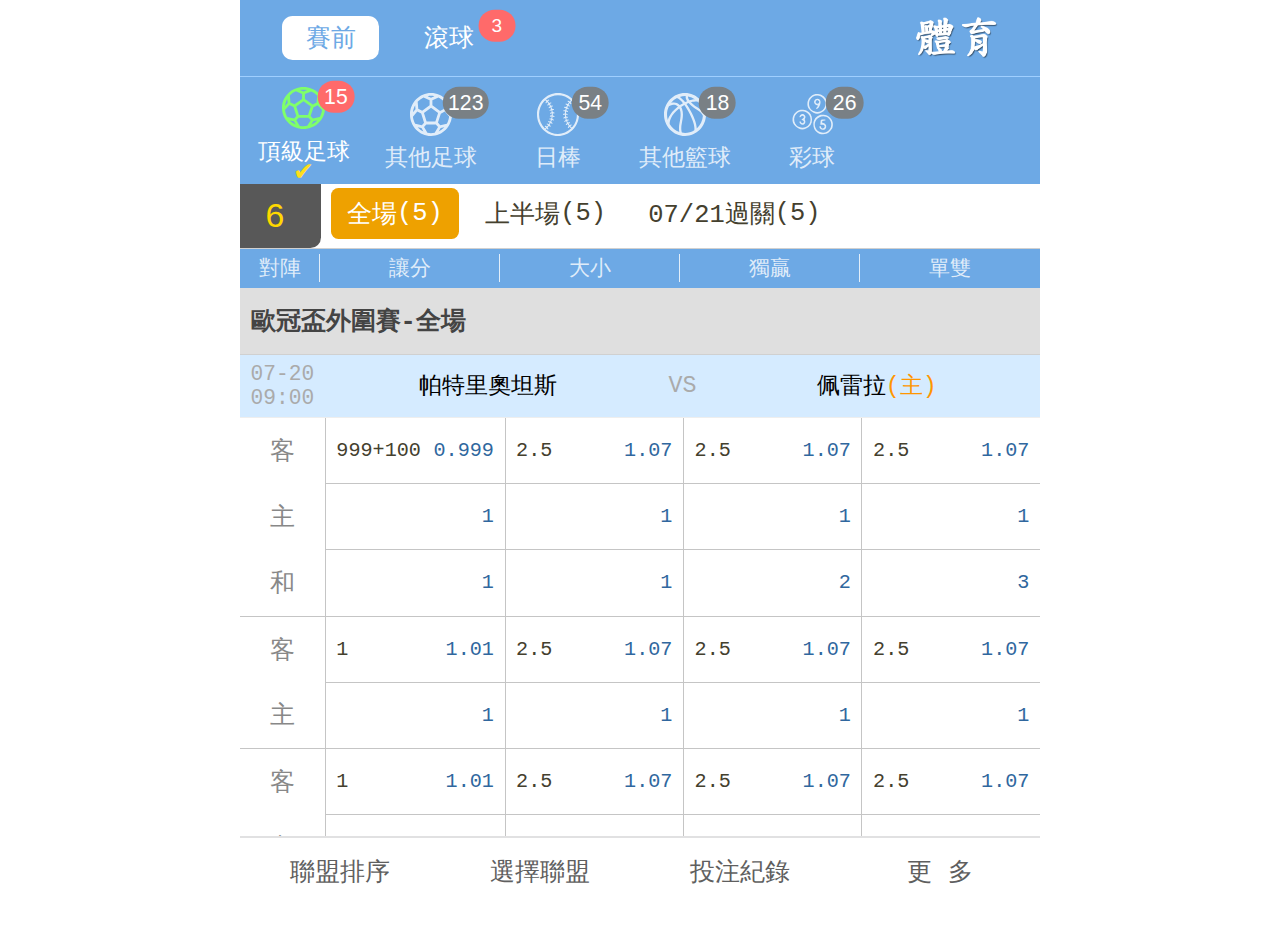
==== commit ad9021cc: "edit cache" ====
--- a/index.html
+++ b/index.html
@@ -26,7 +26,7 @@
         <link href="nice_select/css/nice-select.css" rel="stylesheet" type="text/css" />
         <link href="pushy/css/pushy.css" rel="stylesheet" type="text/css" />
         <link href="font-awesome-4.7.0/css/font-awesome.min.css" rel="stylesheet" type="text/css" />
-        <link rel="stylesheet" type="text/css" href="templates/css/index.css?c=116" />
+        <link rel="stylesheet" type="text/css" href="templates/css/index.css?c=11" />
 
         <script src="assets/global/plugins/jquery.min.js" type="text/javascript"></script>
         <script src="templates/js/jquery.cookie.js" type="text/javascript"></script>
--- a/templates/css/index.css
+++ b/templates/css/index.css
@@ -920,8 +920,9 @@
 }
 
 .events-table .customer td ~ td > div > span,
-.events-table .master td ~ td {
-  font-size: 0.2rem;
+.events-table .master td ~ td,
+.events-table .draw td ~ td {
+  font-size: 0.19rem;
 }
 
 .events-table .left-item,
